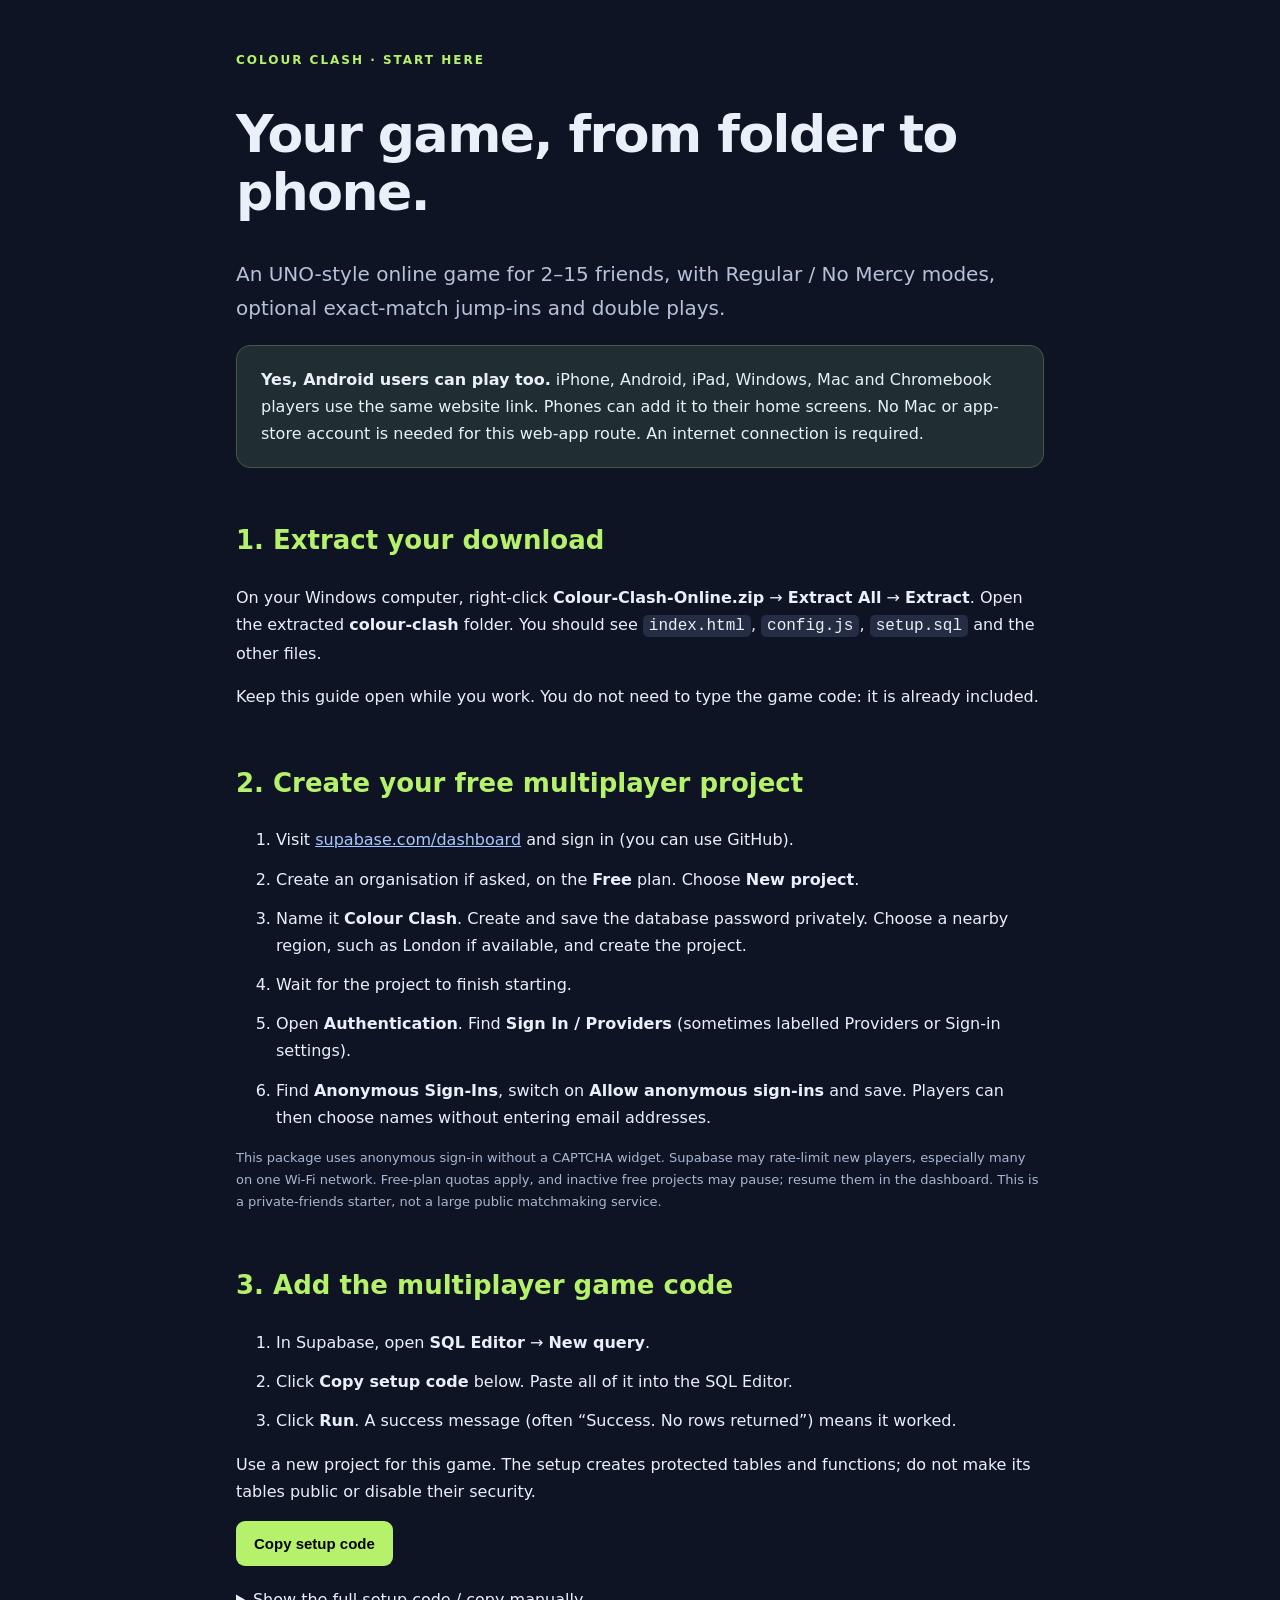
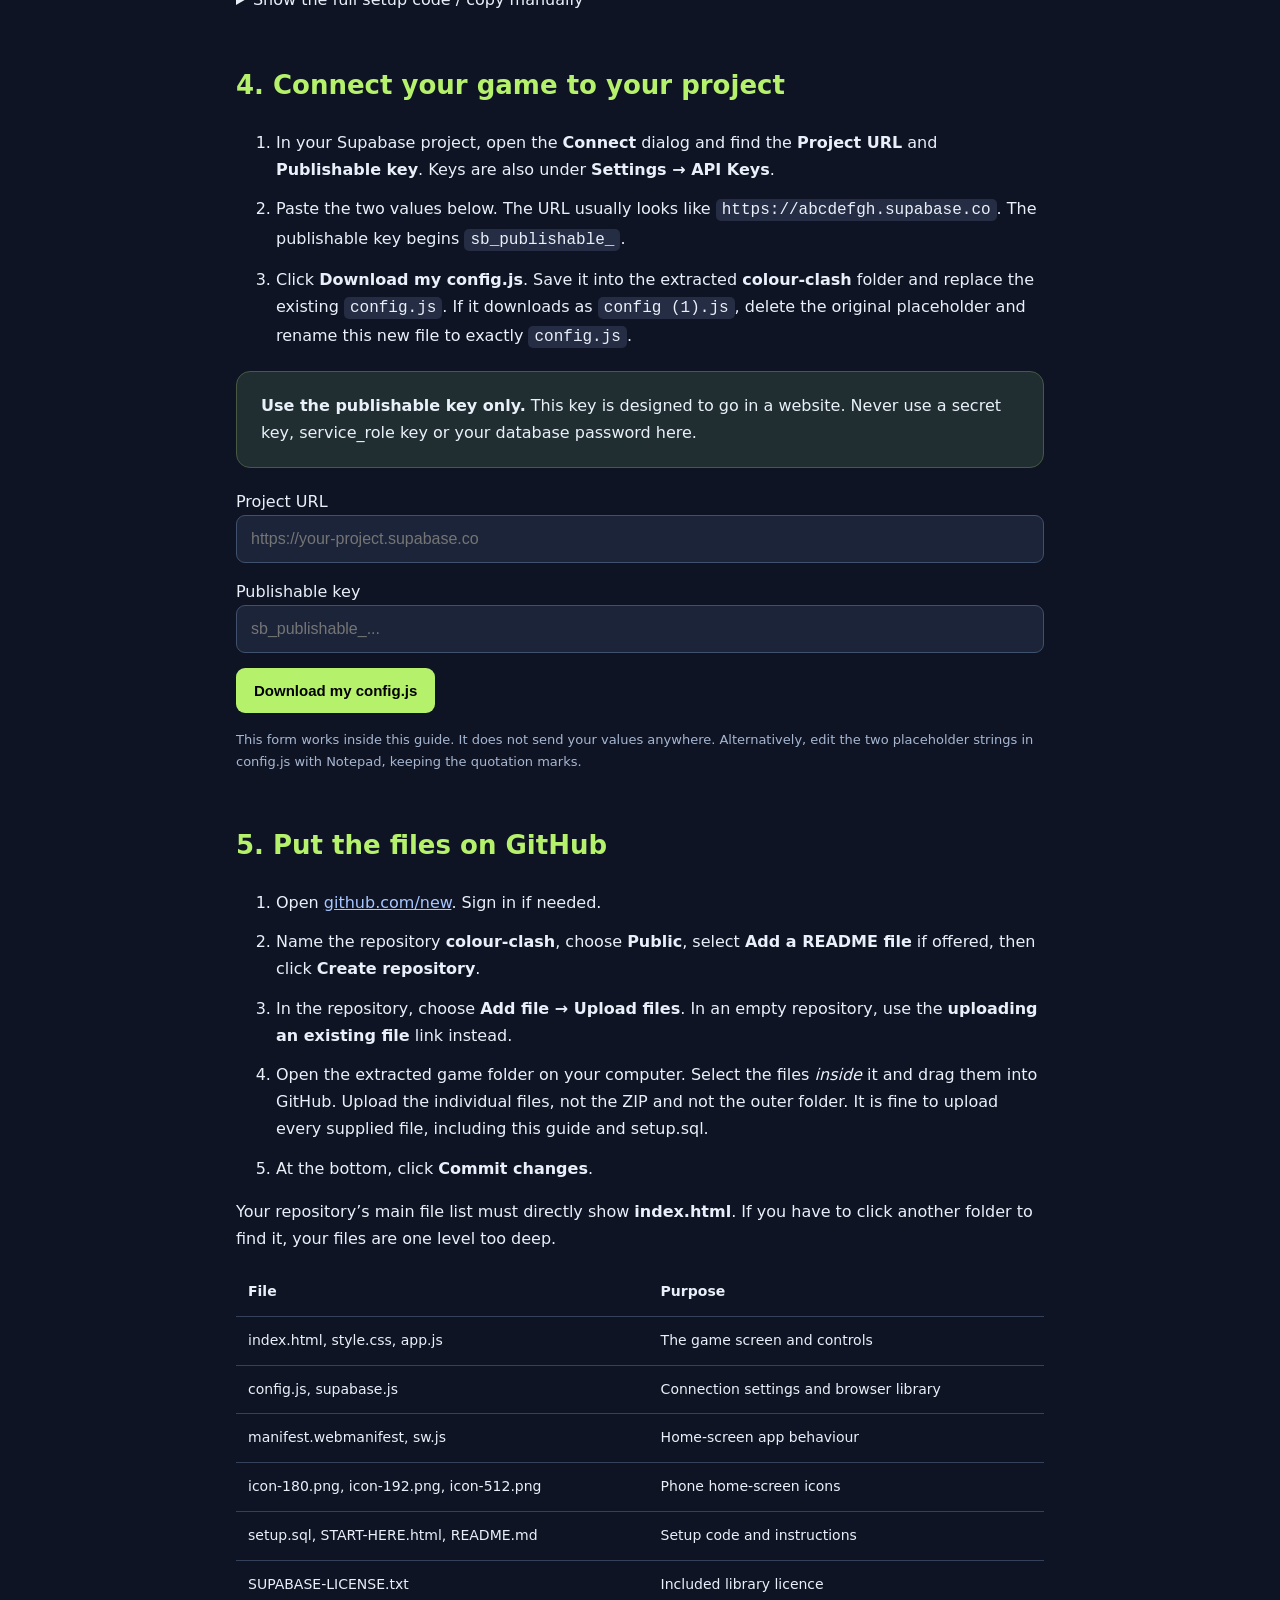
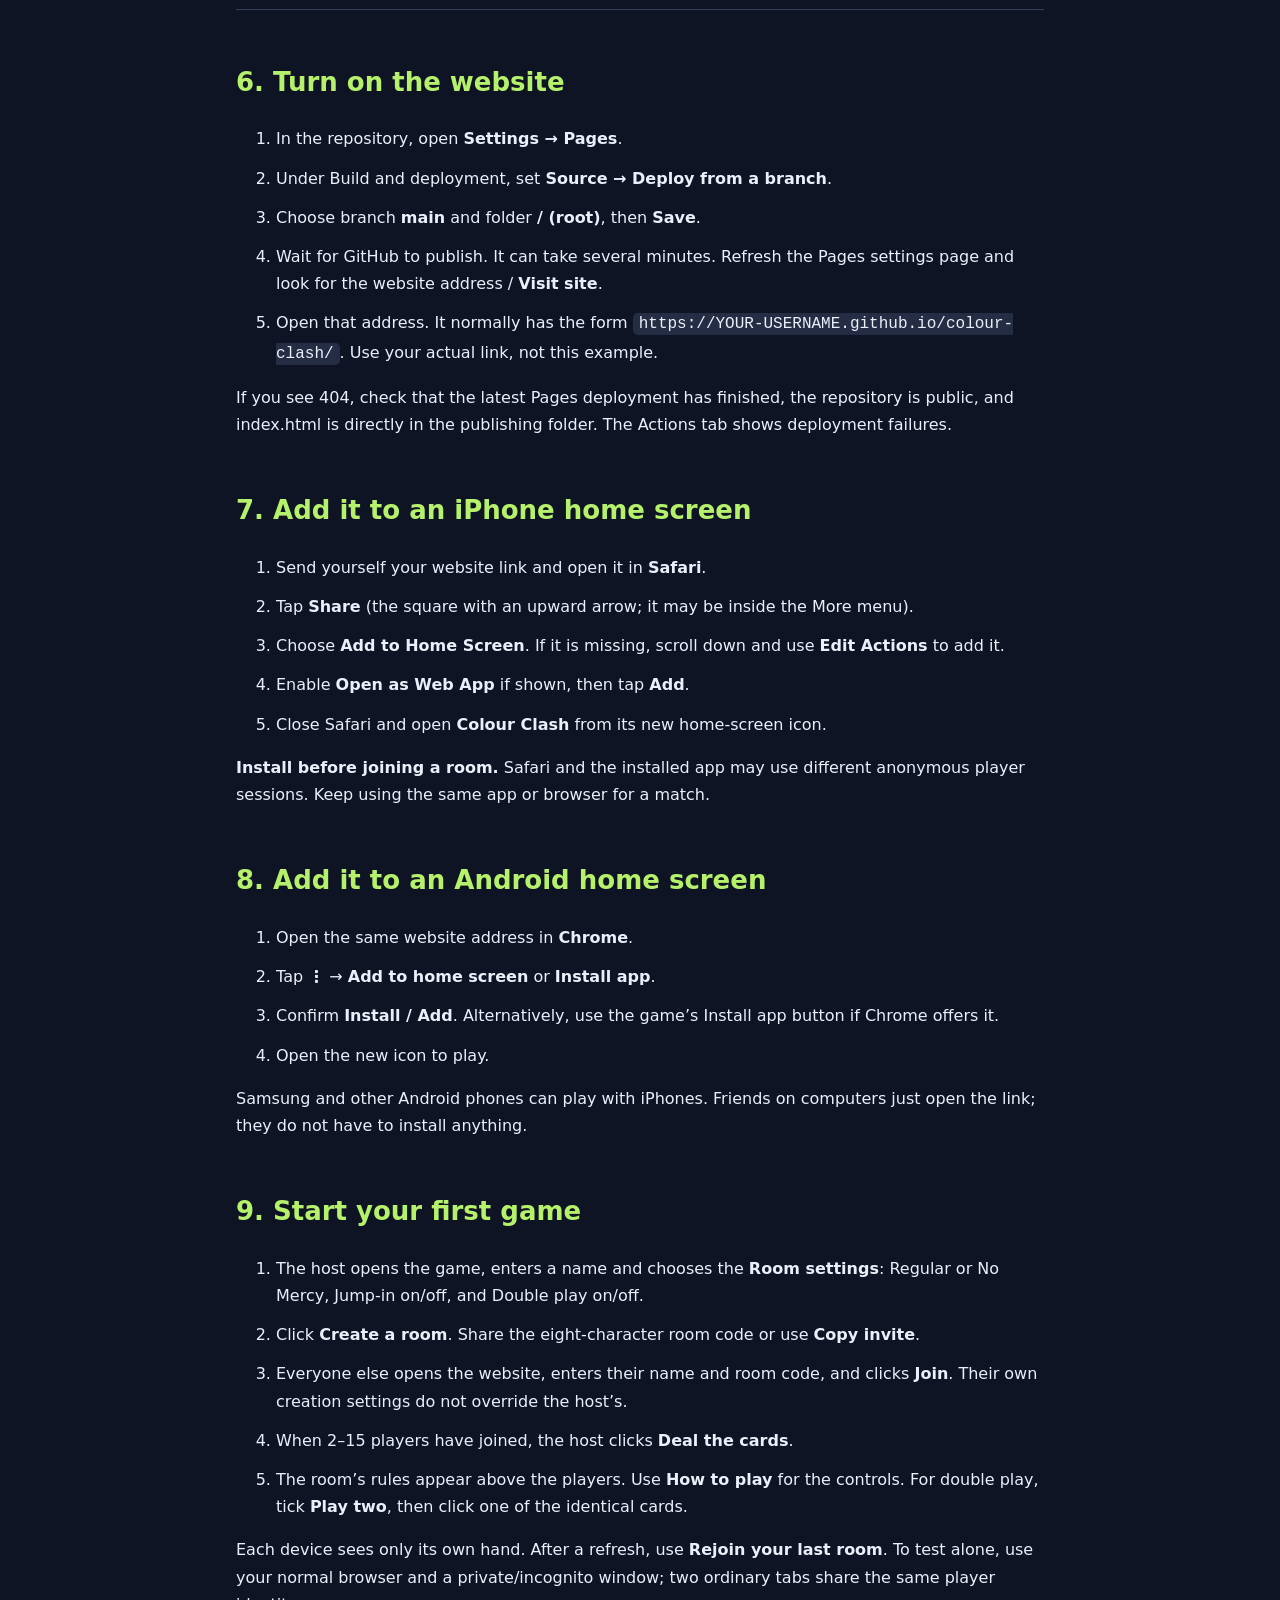
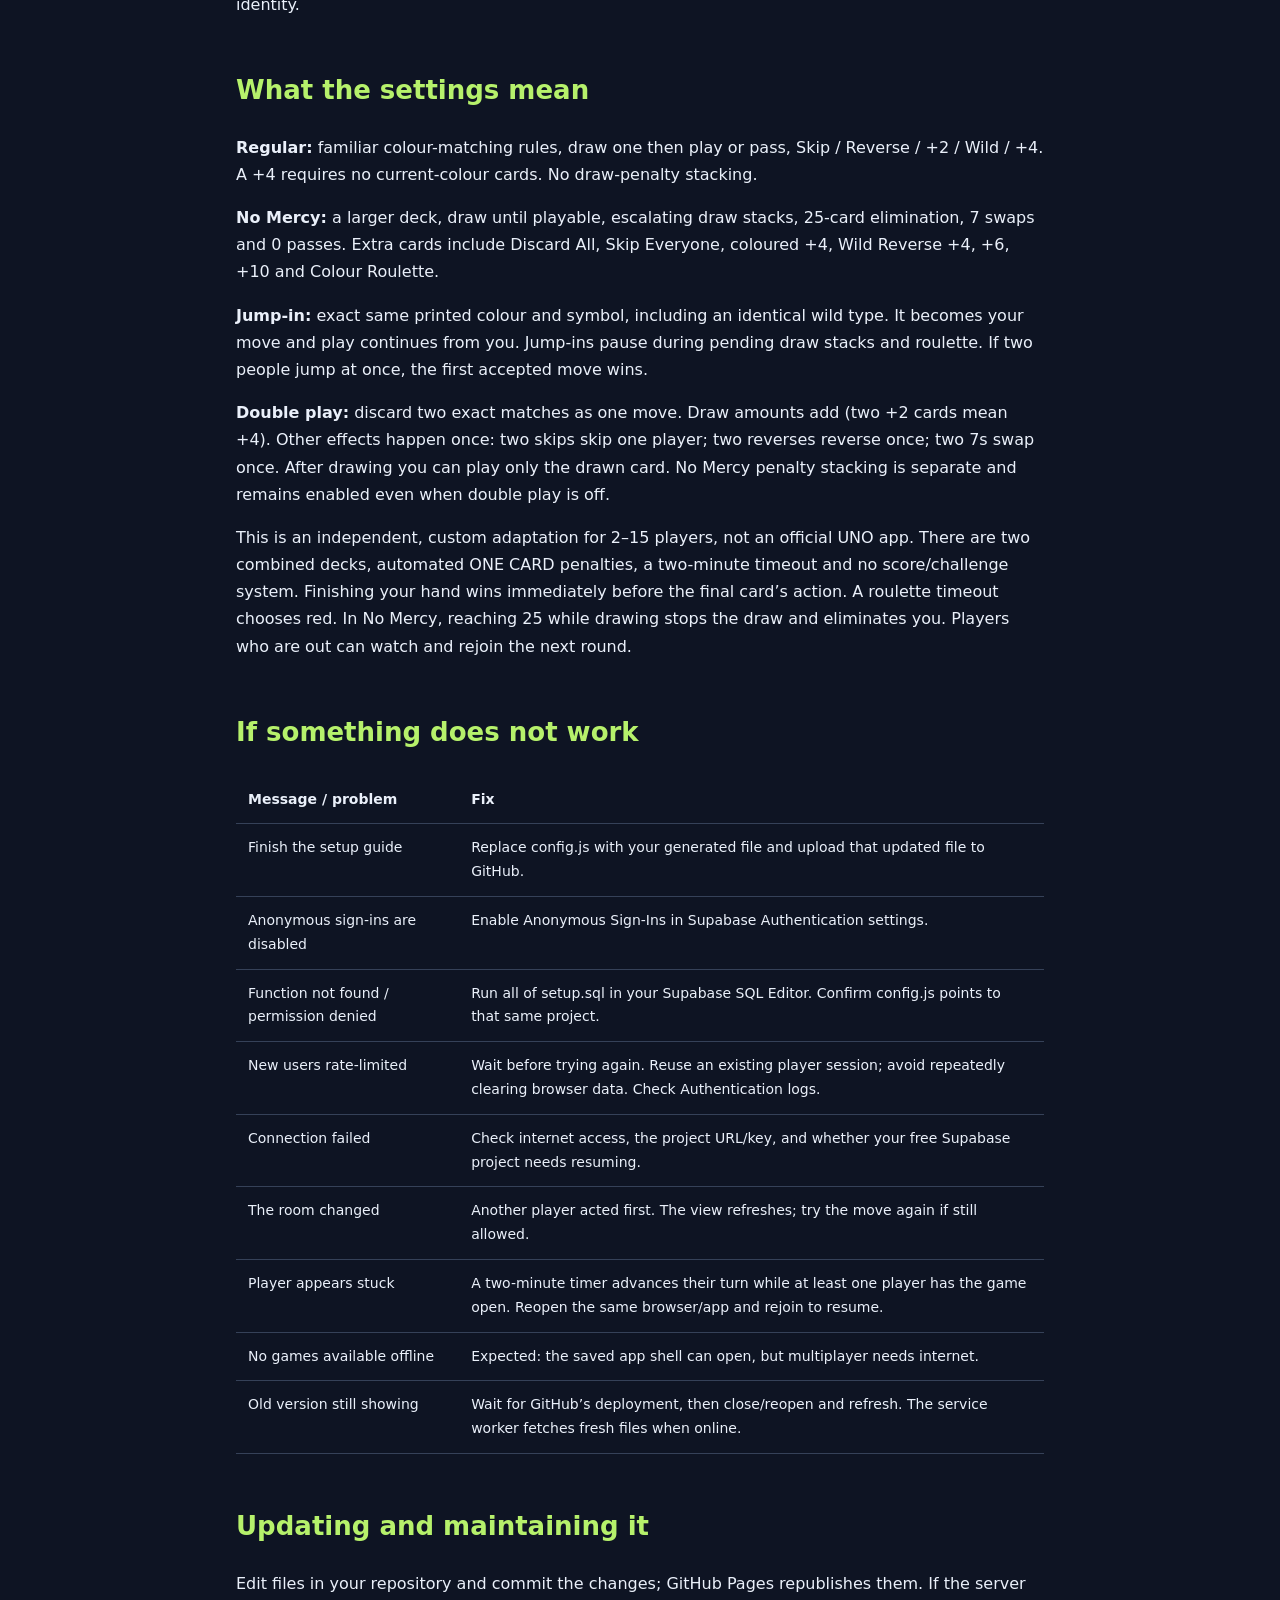
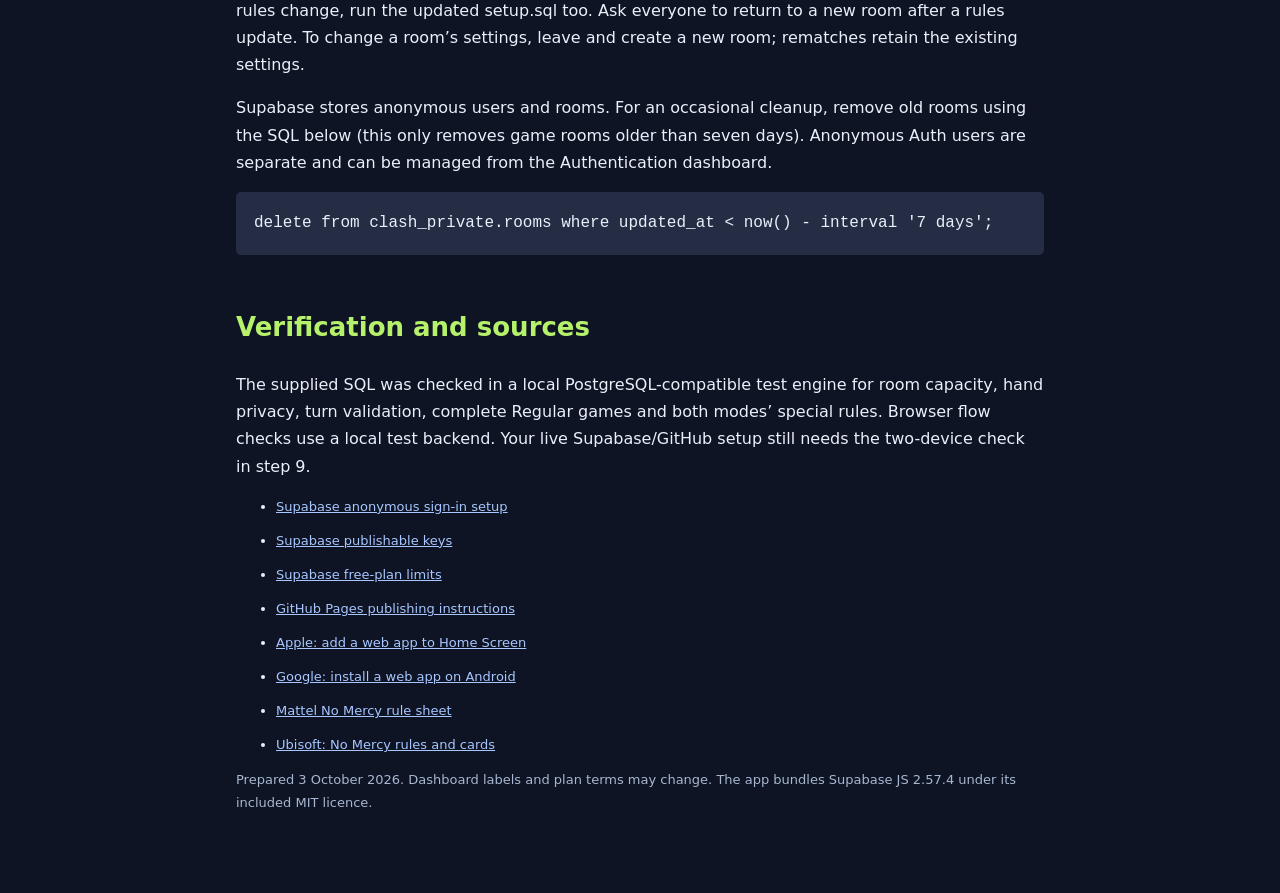
==== START-HERE.html @ d283948d "Add files via upload" ====
<!doctype html><html lang="en"><meta charset="utf-8"><meta name="viewport" content="width=device-width,initial-scale=1"><title>Colour Clash — Start here</title><style>*{box-sizing:border-box}body{margin:0;background:#0e1423;color:#eaf0fa;font:16px/1.7 system-ui,-apple-system,Segoe UI,sans-serif}main{max-width:860px;margin:auto;padding:50px 26px 80px}h1{font-size:clamp(32px,5vw,52px);line-height:1.12;letter-spacing:-1.5px}h2{font-size:26px;margin-top:50px;color:#b6f16b}.tag{color:#b6f16b;font-size:12px;letter-spacing:2px;font-weight:800}.lead{font-size:20px;color:#b5c2da}.note{padding:20px 24px;background:#202e32;border:1px solid #465943;border-radius:14px;margin:20px 0}a{color:#a8c6ff}li{margin:12px 0}code,pre{background:#242d43;border-radius:5px;padding:2px 6px;overflow-wrap:anywhere}pre{padding:18px;white-space:pre-wrap}button{background:#b6f16b;border:0;border-radius:9px;padding:14px 18px;font-size:15px;font-weight:750;cursor:pointer}input{display:block;width:100%;padding:14px;background:#1b2438;border:1px solid #41516d;color:white;border-radius:9px;font-size:16px}label{display:block;margin:15px 0}textarea{width:100%;height:330px;background:#080e1a;color:#d6e2fc;padding:15px;font:12px/1.6 monospace}details{margin:20px 0}table{border-collapse:collapse;width:100%;font-size:14px}td,th{border-bottom:1px solid #354158;padding:12px;text-align:left;vertical-align:top}td:first-child{min-width:140px}.small{font-size:13px;color:#a7b7d2}.sources{font-size:13px}#copied{margin-left:15px;font-size:13px}@media(max-width:500px){main{padding:30px 18px}td,th{padding:8px;font-size:12px}td:first-child{min-width:0}}</style><main><div class="tag">COLOUR CLASH · START HERE</div><h1>Your game, from folder to phone.</h1><p class="lead">An UNO-style online game for 2–15 friends, with Regular / No Mercy modes, optional exact-match jump-ins and double plays.</p><div class="note"><b>Yes, Android users can play too.</b> iPhone, Android, iPad, Windows, Mac and Chromebook players use the same website link. Phones can add it to their home screens. No Mac or app-store account is needed for this web-app route. An internet connection is required.</div>
<h2>1. Extract your download</h2><p>On your Windows computer, right-click <b>Colour-Clash-Online.zip</b> → <b>Extract All</b> → <b>Extract</b>. Open the extracted <b>colour-clash</b> folder. You should see <code>index.html</code>, <code>config.js</code>, <code>setup.sql</code> and the other files.</p><p>Keep this guide open while you work. You do not need to type the game code: it is already included.</p>
<h2>2. Create your free multiplayer project</h2><ol><li>Visit <a href="https://supabase.com/dashboard" target="_blank">supabase.com/dashboard</a> and sign in (you can use GitHub).</li><li>Create an organisation if asked, on the <b>Free</b> plan. Choose <b>New project</b>.</li><li>Name it <b>Colour Clash</b>. Create and save the database password privately. Choose a nearby region, such as London if available, and create the project.</li><li>Wait for the project to finish starting.</li><li>Open <b>Authentication</b>. Find <b>Sign In / Providers</b> (sometimes labelled Providers or Sign-in settings).</li><li>Find <b>Anonymous Sign-Ins</b>, switch on <b>Allow anonymous sign-ins</b> and save. Players can then choose names without entering email addresses.</li></ol><p class="small">This package uses anonymous sign-in without a CAPTCHA widget. Supabase may rate-limit new players, especially many on one Wi-Fi network. Free-plan quotas apply, and inactive free projects may pause; resume them in the dashboard. This is a private-friends starter, not a large public matchmaking service.</p>
<h2>3. Add the multiplayer game code</h2><ol><li>In Supabase, open <b>SQL Editor</b> → <b>New query</b>.</li><li>Click <b>Copy setup code</b> below. Paste all of it into the SQL Editor.</li><li>Click <b>Run</b>. A success message (often “Success. No rows returned”) means it worked.</li></ol><p>Use a new project for this game. The setup creates protected tables and functions; do not make its tables public or disable their security.</p><button onclick="copySQL()">Copy setup code</button><span id="copied"></span><details><summary>Show the full setup code / copy manually</summary><textarea id="sql" readonly spellcheck="false">-- Colour Clash v1. Run this WHOLE file in a NEW Supabase project&#x27;s SQL Editor.
-- No extensions, paid functions, Realtime switch, or table policies needed.
begin;
create schema if not exists clash_private;
revoke all on schema clash_private from public, anon, authenticated;
create table if not exists clash_private.rooms (
 code text primary key, host uuid not null, state jsonb not null,
 version integer not null default 0, updated_at timestamptz not null default now()
);
alter table clash_private.rooms enable row level security;
revoke all on clash_private.rooms from public, anon, authenticated;

create or replace function clash_private.shuffle(a jsonb) returns jsonb
language sql volatile set search_path = &#x27;&#x27; as $$
 select coalesce(jsonb_agg(value order by random()), &#x27;[]&#x27;::jsonb) from jsonb_array_elements(a)
$$;
create or replace function clash_private.deck(mode text default &#x27;regular&#x27;) returns jsonb
language plpgsql volatile set search_path = &#x27;&#x27; as $$
declare d jsonb := &#x27;[]&#x27;; c text; v text; copies int; k int; pack int; id int := 0; vals text[];
begin
 for pack in 1..2 loop
  foreach c in array array[&#x27;red&#x27;,&#x27;yellow&#x27;,&#x27;green&#x27;,&#x27;blue&#x27;] loop
   vals:=array[&#x27;0&#x27;,&#x27;1&#x27;,&#x27;2&#x27;,&#x27;3&#x27;,&#x27;4&#x27;,&#x27;5&#x27;,&#x27;6&#x27;,&#x27;7&#x27;,&#x27;8&#x27;,&#x27;9&#x27;,&#x27;skip&#x27;,&#x27;reverse&#x27;,&#x27;+2&#x27;];
   if mode=&#x27;mercy&#x27; then vals:=vals || array[&#x27;+4&#x27;,&#x27;skipall&#x27;,&#x27;discard&#x27;]; end if;
   foreach v in array vals loop
    copies:=case when mode=&#x27;regular&#x27; and v=&#x27;0&#x27; then 1 when v=&#x27;discard&#x27; then 3 else 2 end;
    for k in 1..copies loop
     id:=id+1; d:=d || jsonb_build_array(jsonb_build_object(&#x27;id&#x27;,id,&#x27;color&#x27;,c,&#x27;value&#x27;,v));
    end loop;
   end loop;
  end loop;
  vals:=case when mode=&#x27;mercy&#x27; then array[&#x27;reverse4&#x27;,&#x27;+6&#x27;,&#x27;+10&#x27;,&#x27;roulette&#x27;] else array[&#x27;wild&#x27;,&#x27;+4&#x27;] end;
  foreach v in array vals loop
   copies:=case when mode=&#x27;mercy&#x27; then case when v=&#x27;roulette&#x27; then 12 else 8 end else 4 end;
   for k in 1..copies loop
    id:=id+1; d:=d || jsonb_build_array(jsonb_build_object(&#x27;id&#x27;,id,&#x27;color&#x27;,&#x27;wild&#x27;,&#x27;value&#x27;,v));
   end loop;
  end loop;
 end loop;
 return clash_private.shuffle(d);
end $$;
create or replace function clash_private.active_count(s jsonb) returns int
language sql immutable set search_path = &#x27;&#x27; as $$
 select count(*)::int from jsonb_array_elements(s-&gt;&#x27;players&#x27;) p where not coalesce((p-&gt;&gt;&#x27;out&#x27;)::boolean,false)
$$;
create or replace function clash_private.next_seat(s jsonb, steps int default 1) returns int
language plpgsql immutable set search_path = &#x27;&#x27; as $$
declare pos int:=(s-&gt;&gt;&#x27;turn&#x27;)::int; n int:=jsonb_array_length(s-&gt;&#x27;players&#x27;); k int; tries int;
begin
 if clash_private.active_count(s)=0 then return pos; end if;
 for k in 1..steps loop
  for tries in 1..n loop
   pos:=(pos+(s-&gt;&gt;&#x27;direction&#x27;)::int+n)%n;
   exit when not coalesce((s-&gt;&#x27;players&#x27;-&gt;pos-&gt;&gt;&#x27;out&#x27;)::boolean,false);
  end loop;
 end loop;
 return pos;
end $$;
create or replace function clash_private.draw(s jsonb, seat int, amount int) returns jsonb
language plpgsql volatile set search_path = &#x27;&#x27; as $$
declare d jsonb:=s-&gt;&#x27;deck&#x27;; pile jsonb:=s-&gt;&#x27;pile&#x27;; h jsonb:=s-&gt;&#x27;players&#x27;-&gt;seat-&gt;&#x27;hand&#x27;; k int; retired jsonb:=coalesce(s-&gt;&#x27;retired&#x27;,&#x27;[]&#x27;::jsonb);
begin
 for k in 1..amount loop
  exit when s-&gt;&#x27;settings&#x27;-&gt;&gt;&#x27;mode&#x27;=&#x27;mercy&#x27; and jsonb_array_length(h)&gt;=25;
  if jsonb_array_length(d)=0 then
   d:=clash_private.shuffle((pile - (jsonb_array_length(pile)-1)) || retired); retired:=&#x27;[]&#x27;;
   if jsonb_array_length(pile)&gt;0 then pile:=jsonb_build_array(pile-&gt;(jsonb_array_length(pile)-1)); end if;
  end if;
  exit when jsonb_array_length(d)=0;
  h:=h || jsonb_build_array(d-&gt;0); d:=d-0;
 end loop;
 s:=jsonb_set(s,&#x27;{deck}&#x27;,d); s:=jsonb_set(s,&#x27;{pile}&#x27;,pile); s:=jsonb_set(s,&#x27;{retired}&#x27;,retired);
 return jsonb_set(s,array[&#x27;players&#x27;,seat::text,&#x27;hand&#x27;],h);
end $$;
create or replace function clash_private.draw_value(c jsonb) returns int
language sql immutable set search_path = &#x27;&#x27; as $$
 select case c-&gt;&gt;&#x27;value&#x27; when &#x27;+2&#x27; then 2 when &#x27;+4&#x27; then 4 when &#x27;reverse4&#x27; then 4 when &#x27;+6&#x27; then 6 when &#x27;+10&#x27; then 10 else 0 end
$$;
create or replace function clash_private.matches(c jsonb,s jsonb) returns boolean
language sql immutable set search_path = &#x27;&#x27; as $$
 select c-&gt;&gt;&#x27;color&#x27;=&#x27;wild&#x27; or c-&gt;&gt;&#x27;color&#x27;=s-&gt;&gt;&#x27;color&#x27; or c-&gt;&gt;&#x27;value&#x27;=(s-&gt;&#x27;pile&#x27;-&gt;(jsonb_array_length(s-&gt;&#x27;pile&#x27;)-1)-&gt;&gt;&#x27;value&#x27;)
$$;
create or replace function clash_private.finish(s jsonb) returns jsonb
language plpgsql set search_path = &#x27;&#x27; as $$
declare i int; ps jsonb; retired jsonb:=coalesce(s-&gt;&#x27;retired&#x27;,&#x27;[]&#x27;); active int;
begin
 if s-&gt;&#x27;settings&#x27;-&gt;&gt;&#x27;mode&#x27;=&#x27;mercy&#x27; then
  for i in 0..jsonb_array_length(s-&gt;&#x27;players&#x27;)-1 loop
   if jsonb_array_length(s-&gt;&#x27;players&#x27;-&gt;i-&gt;&#x27;hand&#x27;)&gt;=25 and not coalesce((s-&gt;&#x27;players&#x27;-&gt;i-&gt;&gt;&#x27;out&#x27;)::boolean,false) then
    retired:=retired || (s-&gt;&#x27;players&#x27;-&gt;i-&gt;&#x27;hand&#x27;);
    s:=jsonb_set(s,array[&#x27;players&#x27;,i::text,&#x27;hand&#x27;],&#x27;[]&#x27;); s:=jsonb_set(s,array[&#x27;players&#x27;,i::text,&#x27;out&#x27;],&#x27;true&#x27;);
    s:=jsonb_set(s,&#x27;{message}&#x27;,to_jsonb(coalesce(s-&gt;&gt;&#x27;message&#x27;,&#x27;&#x27;) || &#x27; &#x27; || (s-&gt;&#x27;players&#x27;-&gt;i-&gt;&gt;&#x27;name&#x27;) || &#x27; is out (25 cards).&#x27;));
   end if;
  end loop;
  s:=jsonb_set(s,&#x27;{retired}&#x27;,retired);
 end if;
 if s-&gt;&gt;&#x27;phase&#x27;=&#x27;playing&#x27; then
  active:=clash_private.active_count(s);
  for i in 0..jsonb_array_length(s-&gt;&#x27;players&#x27;)-1 loop
   if not coalesce((s-&gt;&#x27;players&#x27;-&gt;i-&gt;&gt;&#x27;out&#x27;)::boolean,false) and (jsonb_array_length(s-&gt;&#x27;players&#x27;-&gt;i-&gt;&#x27;hand&#x27;)=0 or active=1) then
    s:=jsonb_set(s,&#x27;{phase}&#x27;,&#x27;&quot;finished&quot;&#x27;); s:=jsonb_set(s,&#x27;{winner}&#x27;,s-&gt;&#x27;players&#x27;-&gt;i-&gt;&#x27;id&#x27;);
    s:=jsonb_set(s,&#x27;{message}&#x27;,to_jsonb(coalesce(s-&gt;&gt;&#x27;message&#x27;,&#x27;&#x27;) || &#x27; &#x27; || (s-&gt;&#x27;players&#x27;-&gt;i-&gt;&gt;&#x27;name&#x27;) || &#x27; wins!&#x27;)); exit;
   end if;
  end loop;
  if active=0 then s:=jsonb_set(s,&#x27;{phase}&#x27;,&#x27;&quot;finished&quot;&#x27;); end if;
 end if;
 return s;
end $$;

create or replace function public.clash_state(p_code text) returns jsonb
language plpgsql security definer set search_path = &#x27;&#x27; as $$
declare r clash_private.rooms; s jsonb; ps jsonb:=&#x27;[]&#x27;; p jsonb; mine jsonb; uid uuid:=auth.uid();
begin
 if uid is null then raise exception &#x27;Please reconnect.&#x27;; end if;
 select * into r from clash_private.rooms where code=upper(trim(p_code));
 if not found then raise exception &#x27;Room not found. Check the code or create a new room.&#x27;; end if;
 s:=r.state;
 for p in select value from jsonb_array_elements(s-&gt;&#x27;players&#x27;) loop
  ps:=ps || jsonb_build_array(jsonb_build_object(&#x27;id&#x27;,p-&gt;&gt;&#x27;id&#x27;,&#x27;name&#x27;,p-&gt;&gt;&#x27;name&#x27;,&#x27;count&#x27;,jsonb_array_length(p-&gt;&#x27;hand&#x27;),&#x27;out&#x27;,coalesce((p-&gt;&gt;&#x27;out&#x27;)::boolean,false),&#x27;left&#x27;,coalesce((p-&gt;&gt;&#x27;left&#x27;)::boolean,false)));
  if p-&gt;&gt;&#x27;id&#x27;=uid::text and not coalesce((p-&gt;&gt;&#x27;left&#x27;)::boolean,false) then mine:=p-&gt;&#x27;hand&#x27;; end if;
 end loop;
 if mine is null then raise exception &#x27;You are not in this room. Join it first.&#x27;; end if;
 return jsonb_build_object(&#x27;code&#x27;,r.code,&#x27;host&#x27;,r.host,&#x27;version&#x27;,r.version,&#x27;phase&#x27;,s-&gt;&gt;&#x27;phase&#x27;,&#x27;settings&#x27;,s-&gt;&#x27;settings&#x27;,
  &#x27;players&#x27;,ps,&#x27;hand&#x27;,mine,&#x27;turn&#x27;,s-&gt;&#x27;turn&#x27;,&#x27;direction&#x27;,s-&gt;&#x27;direction&#x27;,&#x27;color&#x27;,s-&gt;&#x27;color&#x27;,
  &#x27;top&#x27;,(s-&gt;&#x27;pile&#x27;)-&gt;(jsonb_array_length(s-&gt;&#x27;pile&#x27;)-1),
  &#x27;drawn&#x27;,case when s-&gt;&#x27;players&#x27;-&gt;((s-&gt;&gt;&#x27;turn&#x27;)::int)-&gt;&gt;&#x27;id&#x27;=uid::text then s-&gt;&#x27;drawn&#x27; else &#x27;null&#x27;::jsonb end,
  &#x27;pending&#x27;,s-&gt;&#x27;pending&#x27;,&#x27;minimum&#x27;,s-&gt;&#x27;minimum&#x27;,&#x27;roulette&#x27;,s-&gt;&#x27;roulette&#x27;,&#x27;winner&#x27;,s-&gt;&#x27;winner&#x27;,
  &#x27;message&#x27;,s-&gt;&gt;&#x27;message&#x27;,&#x27;deadline&#x27;,s-&gt;&#x27;deadline&#x27;,&#x27;serverTime&#x27;,extract(epoch from clock_timestamp()));
end $$;
-- Remove the old prototype overload if updating an earlier copy.
drop function if exists public.clash_enter(text,text);
create or replace function public.clash_enter(p_name text, p_code text default null, p_mode text default &#x27;regular&#x27;,
 p_jump boolean default false, p_double boolean default false) returns jsonb
language plpgsql security definer set search_path = &#x27;&#x27; as $$
declare uid uuid:=auth.uid(); r clash_private.rooms; c text; s jsonb; nm text:=left(trim(p_name),20); ps jsonb;
begin
 if uid is null then raise exception &#x27;Please reconnect.&#x27;; end if;
 if nm is null or length(nm)&lt;1 then raise exception &#x27;Enter your name first.&#x27;; end if;
 if p_mode is null or p_mode not in (&#x27;regular&#x27;,&#x27;mercy&#x27;) then raise exception &#x27;Choose a valid game mode.&#x27;; end if;
 perform pg_advisory_xact_lock(hashtext(uid::text));
 if p_code is null or trim(p_code)=&#x27;&#x27; then
  delete from clash_private.rooms where host=uid and updated_at&lt;now()-interval &#x27;24 hours&#x27;;
  if (select count(*) from clash_private.rooms where host=uid)&gt;=5 then raise exception &#x27;You already host five rooms. Rejoin one, or leave an old room first.&#x27;; end if;
  loop
   c:=upper(substr(replace(gen_random_uuid()::text,&#x27;-&#x27;,&#x27;&#x27;),1,8));
   exit when not exists(select 1 from clash_private.rooms where code=c);
  end loop;
  s:=jsonb_build_object(&#x27;phase&#x27;,&#x27;lobby&#x27;,&#x27;players&#x27;,jsonb_build_array(jsonb_build_object(&#x27;id&#x27;,uid,&#x27;name&#x27;,nm,&#x27;hand&#x27;,&#x27;[]&#x27;::jsonb,&#x27;out&#x27;,false,&#x27;left&#x27;,false)),
    &#x27;settings&#x27;,jsonb_build_object(&#x27;mode&#x27;,p_mode,&#x27;jump&#x27;,coalesce(p_jump,false),&#x27;double&#x27;,coalesce(p_double,false)),
    &#x27;deck&#x27;,&#x27;[]&#x27;::jsonb,&#x27;pile&#x27;,&#x27;[]&#x27;::jsonb,&#x27;retired&#x27;,&#x27;[]&#x27;::jsonb,&#x27;turn&#x27;,0,&#x27;direction&#x27;,1,&#x27;drawn&#x27;,null,&#x27;pending&#x27;,0,&#x27;minimum&#x27;,0,&#x27;roulette&#x27;,false,&#x27;message&#x27;,nm || &#x27; opened the room.&#x27;);
  insert into clash_private.rooms(code,host,state) values(c,uid,s);
 else
  c:=upper(trim(p_code)); select * into r from clash_private.rooms where code=c for update;
  if not found then raise exception &#x27;Room not found. Check the eight-character code.&#x27;; end if;
  s:=r.state; ps:=s-&gt;&#x27;players&#x27;;
  if exists(select 1 from jsonb_array_elements(ps) p where p-&gt;&gt;&#x27;id&#x27;=uid::text and not coalesce((p-&gt;&gt;&#x27;left&#x27;)::boolean,false)) then return public.clash_state(c); end if;
  if s-&gt;&gt;&#x27;phase&#x27;&lt;&gt;&#x27;lobby&#x27; then raise exception &#x27;Game already started. Ask the host to return to the lobby after this round.&#x27;; end if;
  if jsonb_array_length(ps)&gt;=15 then raise exception &#x27;This room is full (15 players).&#x27;; end if;
  s:=jsonb_set(s,&#x27;{players}&#x27;,ps || jsonb_build_array(jsonb_build_object(&#x27;id&#x27;,uid,&#x27;name&#x27;,nm,&#x27;hand&#x27;,&#x27;[]&#x27;::jsonb,&#x27;out&#x27;,false,&#x27;left&#x27;,false)));
  s:=jsonb_set(s,&#x27;{message}&#x27;,to_jsonb(nm || &#x27; joined.&#x27;));
  update clash_private.rooms set state=s,version=version+1,updated_at=now() where code=c;
 end if;
 return public.clash_state(c);
end $$;

drop function if exists public.clash_action(text,int,text,int,text,boolean);
create or replace function public.clash_action(p_code text, p_version int, p_action text,
 p_card int default null, p_color text default null, p_uno boolean default false,
 p_double boolean default false, p_target text default null) returns jsonb
language plpgsql security definer set search_path = &#x27;&#x27; as $$
declare uid uuid:=auth.uid(); r clash_private.rooms; s jsonb; ps jsonb; h jsonb; oldhands jsonb; card jsonb; topcard jsonb; extras jsonb; item jsonb;
 seat int; n int; i int; j int; target int; steps int:=1; amount int:=0; before_count int; picked int; copies int:=1; idx int; jump boolean:=false;
 nm text; val text; msg text; mode text; advance boolean:=false; turnseat int; countbefore int; timeout boolean:=false;
begin
 if uid is null then raise exception &#x27;Please reconnect.&#x27;; end if;
 select * into r from clash_private.rooms where code=upper(trim(p_code)) for update;
 if not found then raise exception &#x27;Room no longer exists.&#x27;; end if;
 s:=r.state; ps:=s-&gt;&#x27;players&#x27;; n:=jsonb_array_length(ps); mode:=s-&gt;&#x27;settings&#x27;-&gt;&gt;&#x27;mode&#x27;;
 for i in 0..n-1 loop if ps-&gt;i-&gt;&gt;&#x27;id&#x27;=uid::text and not coalesce((ps-&gt;i-&gt;&gt;&#x27;left&#x27;)::boolean,false) then seat:=i; end if; end loop;
 if seat is null then raise exception &#x27;Join this room first.&#x27;; end if;
 if p_version is distinct from r.version then raise exception &#x27;The room changed. Try again.&#x27;; end if;
 nm:=ps-&gt;seat-&gt;&gt;&#x27;name&#x27;;
 if p_action=&#x27;leave&#x27; then
  if s-&gt;&gt;&#x27;phase&#x27;=&#x27;lobby&#x27; then
   ps:=ps-seat; s:=jsonb_set(s,&#x27;{players}&#x27;,ps); s:=jsonb_set(s,&#x27;{turn}&#x27;,&#x27;0&#x27;);
  else
   s:=jsonb_set(s,&#x27;{retired}&#x27;,(s-&gt;&#x27;retired&#x27;) || (ps-&gt;seat-&gt;&#x27;hand&#x27;));
   s:=jsonb_set(s,array[&#x27;players&#x27;,seat::text,&#x27;hand&#x27;],&#x27;[]&#x27;); s:=jsonb_set(s,array[&#x27;players&#x27;,seat::text,&#x27;out&#x27;],&#x27;true&#x27;);
   s:=jsonb_set(s,array[&#x27;players&#x27;,seat::text,&#x27;left&#x27;],&#x27;true&#x27;);
   if seat=(s-&gt;&gt;&#x27;turn&#x27;)::int then
    s:=jsonb_set(s,&#x27;{turn}&#x27;,to_jsonb(clash_private.next_seat(s))); s:=jsonb_set(s,&#x27;{drawn}&#x27;,&#x27;null&#x27;);
    s:=jsonb_set(s,&#x27;{deadline}&#x27;,to_jsonb(extract(epoch from clock_timestamp())+120));
   end if;
   ps:=s-&gt;&#x27;players&#x27;;
  end if;
  if not exists(select 1 from jsonb_array_elements(ps) p where not coalesce((p-&gt;&gt;&#x27;left&#x27;)::boolean,false)) then
   delete from clash_private.rooms where code=r.code; return jsonb_build_object(&#x27;left&#x27;,true);
  end if;
  if r.host=uid then select (p-&gt;&gt;&#x27;id&#x27;)::uuid into r.host from jsonb_array_elements(ps) p where not coalesce((p-&gt;&gt;&#x27;left&#x27;)::boolean,false) limit 1; end if;
  s:=jsonb_set(s,&#x27;{message}&#x27;,to_jsonb(nm || &#x27; left the room.&#x27;)); s:=clash_private.finish(s);
  update clash_private.rooms set state=s,host=r.host,version=version+1,updated_at=now() where code=r.code;
  return jsonb_build_object(&#x27;left&#x27;,true);
 elsif p_action=&#x27;lobby&#x27; then
  if uid&lt;&gt;r.host or s-&gt;&gt;&#x27;phase&#x27;&lt;&gt;&#x27;finished&#x27; then raise exception &#x27;Only the host can reopen a finished game.&#x27;; end if;
  select coalesce(jsonb_agg(jsonb_set(jsonb_set(p,&#x27;{hand}&#x27;,&#x27;[]&#x27;),&#x27;{out}&#x27;,&#x27;false&#x27;)),&#x27;[]&#x27;) into ps from jsonb_array_elements(ps) p where not coalesce((p-&gt;&gt;&#x27;left&#x27;)::boolean,false);
  s:=jsonb_set(s,&#x27;{players}&#x27;,ps); s:=jsonb_set(s,&#x27;{phase}&#x27;,&#x27;&quot;lobby&quot;&#x27;);
  s:=s || jsonb_build_object(&#x27;deck&#x27;,&#x27;[]&#x27;::jsonb,&#x27;pile&#x27;,&#x27;[]&#x27;::jsonb,&#x27;retired&#x27;,&#x27;[]&#x27;::jsonb,&#x27;turn&#x27;,0,&#x27;drawn&#x27;,null,&#x27;pending&#x27;,0,&#x27;minimum&#x27;,0,&#x27;roulette&#x27;,false);
  s:=s-&#x27;winner&#x27;-&#x27;deadline&#x27;; msg:=&#x27;Lobby open. Invite friends or start again.&#x27;;
 elsif p_action=&#x27;start&#x27; then
  if uid&lt;&gt;r.host then raise exception &#x27;Only the host can start.&#x27;; end if;
  if s-&gt;&gt;&#x27;phase&#x27;&lt;&gt;&#x27;lobby&#x27; then raise exception &#x27;Return to the lobby first.&#x27;; end if;
  if n&lt;2 then raise exception &#x27;You need at least two players.&#x27;; end if;
  s:=jsonb_set(s,&#x27;{deck}&#x27;,clash_private.deck(mode)); s:=jsonb_set(s,&#x27;{pile}&#x27;,&#x27;[]&#x27;); s:=jsonb_set(s,&#x27;{retired}&#x27;,&#x27;[]&#x27;);
  for i in 0..n-1 loop s:=jsonb_set(s,array[&#x27;players&#x27;,i::text,&#x27;hand&#x27;],&#x27;[]&#x27;); s:=clash_private.draw(s,i,7); end loop;
  select value,(ordinality-1)::int into card,idx from jsonb_array_elements(s-&gt;&#x27;deck&#x27;) with ordinality where value-&gt;&gt;&#x27;value&#x27; ~ &#x27;^[0-9]$&#x27; limit 1;
  s:=jsonb_set(s,&#x27;{deck}&#x27;,(s-&gt;&#x27;deck&#x27;)-idx); s:=jsonb_set(s,&#x27;{pile}&#x27;,jsonb_build_array(card));
  s:=s || jsonb_build_object(&#x27;color&#x27;,card-&gt;&gt;&#x27;color&#x27;,&#x27;phase&#x27;,&#x27;playing&#x27;,&#x27;turn&#x27;,floor(random()*n)::int,&#x27;direction&#x27;,1,&#x27;drawn&#x27;,null,&#x27;pending&#x27;,0,&#x27;minimum&#x27;,0,&#x27;roulette&#x27;,false,&#x27;deadline&#x27;,extract(epoch from clock_timestamp())+120);
  s:=s-&#x27;winner&#x27;; msg:=&#x27;Cards dealt. Let’s play!&#x27;;
 else
  if s-&gt;&gt;&#x27;phase&#x27;&lt;&gt;&#x27;playing&#x27; then raise exception &#x27;The game is not running.&#x27;; end if;
  turnseat:=(s-&gt;&gt;&#x27;turn&#x27;)::int;
  timeout:=p_action=&#x27;timeout&#x27;;
  if timeout then
   if extract(epoch from clock_timestamp()) &lt; (s-&gt;&gt;&#x27;deadline&#x27;)::numeric then raise exception &#x27;There is still time on this turn.&#x27;; end if;
   seat:=turnseat; nm:=ps-&gt;seat-&gt;&gt;&#x27;name&#x27;;
  elsif coalesce((ps-&gt;seat-&gt;&gt;&#x27;out&#x27;)::boolean,false) then raise exception &#x27;You are out this round. You can watch until the rematch.&#x27;;
  end if;
  h:=s-&gt;&#x27;players&#x27;-&gt;seat-&gt;&#x27;hand&#x27;; topcard:=s-&gt;&#x27;pile&#x27;-&gt;(jsonb_array_length(s-&gt;&#x27;pile&#x27;)-1); countbefore:=jsonb_array_length(h);
  if not timeout and extract(epoch from clock_timestamp()) &gt;= (s-&gt;&gt;&#x27;deadline&#x27;)::numeric then raise exception &#x27;Time is up. Wait for the next turn.&#x27;; end if;
  if p_action=&#x27;play&#x27; then
   select value,(ordinality-1)::int into card,idx from jsonb_array_elements(h) with ordinality where (value-&gt;&gt;&#x27;id&#x27;)::int=p_card;
   if card is null then raise exception &#x27;That card is not in your hand.&#x27;; end if;
   jump:=seat&lt;&gt;turnseat;
   if jump then
    if not coalesce((s-&gt;&#x27;settings&#x27;-&gt;&gt;&#x27;jump&#x27;)::boolean,false) or card-&gt;&gt;&#x27;color&#x27;&lt;&gt;topcard-&gt;&gt;&#x27;color&#x27; or card-&gt;&gt;&#x27;value&#x27;&lt;&gt;topcard-&gt;&gt;&#x27;value&#x27; then raise exception &#x27;Wait for your turn, or jump in with an exact matching card.&#x27;; end if;
    if (s-&gt;&gt;&#x27;roulette&#x27;)::boolean or (s-&gt;&gt;&#x27;pending&#x27;)::int&gt;0 then raise exception &#x27;Resolve the draw penalty before jumping in.&#x27;; end if;
   elsif s-&gt;&gt;&#x27;drawn&#x27; is not null and (s-&gt;&gt;&#x27;drawn&#x27;)::int&lt;&gt;p_card then raise exception &#x27;You can only play the card you just drew.&#x27;;
   end if;
   val:=card-&gt;&gt;&#x27;value&#x27;; amount:=clash_private.draw_value(card);
   if (s-&gt;&gt;&#x27;roulette&#x27;)::boolean then raise exception &#x27;Choose a roulette colour first.&#x27;; end if;
   if (s-&gt;&gt;&#x27;pending&#x27;)::int&gt;0 then
    if amount&lt;(s-&gt;&gt;&#x27;minimum&#x27;)::int then raise exception &#x27;Stack a draw card of equal or higher value, or take the penalty.&#x27;; end if;
   elsif not clash_private.matches(card,s) then raise exception &#x27;Match the colour or symbol.&#x27;;
   end if;
   if mode=&#x27;regular&#x27; and val=&#x27;+4&#x27; and exists(select 1 from jsonb_array_elements(h) x where x-&gt;&gt;&#x27;color&#x27;=s-&gt;&gt;&#x27;color&#x27;) then raise exception &#x27;You can only play +4 when you have no cards of the current colour.&#x27;; end if;
   if card-&gt;&gt;&#x27;color&#x27;=&#x27;wild&#x27; and val&lt;&gt;&#x27;roulette&#x27; and (p_color is null or p_color not in (&#x27;red&#x27;,&#x27;yellow&#x27;,&#x27;green&#x27;,&#x27;blue&#x27;)) then raise exception &#x27;Choose a colour.&#x27;; end if;
   h:=h-idx;
   if coalesce(p_double,false) then
    if not coalesce((s-&gt;&#x27;settings&#x27;-&gt;&gt;&#x27;double&#x27;)::boolean,false) then raise exception &#x27;Double play is off in this room.&#x27;; end if;
    if not jump and s-&gt;&gt;&#x27;drawn&#x27; is not null then raise exception &#x27;After drawing, play only the drawn card.&#x27;; end if;
    select (ordinality-1)::int into idx from jsonb_array_elements(h) with ordinality where value-&gt;&gt;&#x27;color&#x27;=card-&gt;&gt;&#x27;color&#x27; and value-&gt;&gt;&#x27;value&#x27;=val limit 1;
    if idx is null then raise exception &#x27;You need two identical cards (same colour and symbol).&#x27;; end if;
    s:=jsonb_set(s,&#x27;{pile}&#x27;,(s-&gt;&#x27;pile&#x27;) || jsonb_build_array(h-&gt;idx)); h:=h-idx; copies:=2;
   end if;
   s:=jsonb_set(s,&#x27;{turn}&#x27;,to_jsonb(seat));
   if mode=&#x27;mercy&#x27; and val=&#x27;discard&#x27; then
    select coalesce(jsonb_agg(value),&#x27;[]&#x27;) into extras from jsonb_array_elements(h) where value-&gt;&gt;&#x27;color&#x27;=card-&gt;&gt;&#x27;color&#x27;;
    select coalesce(jsonb_agg(value),&#x27;[]&#x27;) into h from jsonb_array_elements(h) where value-&gt;&gt;&#x27;color&#x27;&lt;&gt;card-&gt;&gt;&#x27;color&#x27;;
    s:=jsonb_set(s,&#x27;{pile}&#x27;,(s-&gt;&#x27;pile&#x27;) || extras);
   end if;
   s:=jsonb_set(s,array[&#x27;players&#x27;,seat::text,&#x27;hand&#x27;],h);
   s:=jsonb_set(s,&#x27;{pile}&#x27;,(s-&gt;&#x27;pile&#x27;) || jsonb_build_array(card));
   if val&lt;&gt;&#x27;roulette&#x27; then s:=jsonb_set(s,&#x27;{color}&#x27;,to_jsonb(case when card-&gt;&gt;&#x27;color&#x27;=&#x27;wild&#x27; then p_color else card-&gt;&gt;&#x27;color&#x27; end)); end if;
   msg:=nm || case when jump then &#x27; jumped in with &#x27; else &#x27; played &#x27; end || copies || &#x27; × &#x27; || (card-&gt;&gt;&#x27;color&#x27;) || &#x27; &#x27; || val || &#x27;.&#x27;;
   -- Finishing on any card wins immediately, before swap/pass effects.
   if jsonb_array_length(h)=0 then
    s:=jsonb_set(s,&#x27;{phase}&#x27;,&#x27;&quot;finished&quot;&#x27;); s:=jsonb_set(s,&#x27;{winner}&#x27;,to_jsonb(uid::text)); msg:=msg || &#x27; &#x27; || nm || &#x27; wins!&#x27;;
   else
    if val in (&#x27;reverse&#x27;,&#x27;reverse4&#x27;) then s:=jsonb_set(s,&#x27;{direction}&#x27;,to_jsonb(-(s-&gt;&gt;&#x27;direction&#x27;)::int)); if clash_private.active_count(s)=2 then steps:=2; end if; end if;
    if val=&#x27;skip&#x27; then steps:=2; end if;
    if val=&#x27;skipall&#x27; then steps:=0; end if;
    if amount&gt;0 then
     if mode=&#x27;mercy&#x27; then
      s:=jsonb_set(s,&#x27;{pending}&#x27;,to_jsonb((s-&gt;&gt;&#x27;pending&#x27;)::int+amount*copies)); s:=jsonb_set(s,&#x27;{minimum}&#x27;,to_jsonb(amount));
     else
      target:=clash_private.next_seat(s); s:=clash_private.draw(s,target,amount*copies); steps:=2;
      msg:=msg || &#x27; &#x27; || (ps-&gt;target-&gt;&gt;&#x27;name&#x27;) || &#x27; draws &#x27; || amount*copies || &#x27; and misses a turn.&#x27;;
     end if;
    end if;
    if mode=&#x27;mercy&#x27; and val=&#x27;7&#x27; then
     select (ordinality-1)::int into target from jsonb_array_elements(s-&gt;&#x27;players&#x27;) with ordinality where value-&gt;&gt;&#x27;id&#x27;=p_target and value-&gt;&gt;&#x27;id&#x27;&lt;&gt;uid::text and not coalesce((value-&gt;&gt;&#x27;out&#x27;)::boolean,false);
     if target is null then raise exception &#x27;Choose an active player to swap hands with.&#x27;; end if;
     s:=jsonb_set(s,array[&#x27;players&#x27;,seat::text,&#x27;hand&#x27;],s-&gt;&#x27;players&#x27;-&gt;target-&gt;&#x27;hand&#x27;);
     s:=jsonb_set(s,array[&#x27;players&#x27;,target::text,&#x27;hand&#x27;],h); msg:=msg || &#x27; Swapped hands with &#x27; || (ps-&gt;target-&gt;&gt;&#x27;name&#x27;) || &#x27;.&#x27;;
    elsif mode=&#x27;mercy&#x27; and val=&#x27;0&#x27; then
     oldhands:=s-&gt;&#x27;players&#x27;;
     for j in 0..n-1 loop
      if not coalesce((oldhands-&gt;j-&gt;&gt;&#x27;out&#x27;)::boolean,false) then
       target:=clash_private.next_seat(jsonb_set(s,&#x27;{turn}&#x27;,to_jsonb(j)));
       s:=jsonb_set(s,array[&#x27;players&#x27;,target::text,&#x27;hand&#x27;],oldhands-&gt;j-&gt;&#x27;hand&#x27;);
      end if;
     end loop;
     msg:=msg || &#x27; Everyone passed their hand.&#x27;;
    end if;
    -- Simplified digital ONE CARD rule applies to the played hand before swaps.
    if jsonb_array_length(h)=1 then
     if coalesce(p_uno,false) then msg:=msg || &#x27; ONE CARD!&#x27;;
     else s:=clash_private.draw(s,seat,2); msg:=msg || &#x27; Forgot ONE CARD: drew 2.&#x27;; end if;
    end if;
    if val=&#x27;roulette&#x27; then s:=jsonb_set(s,&#x27;{roulette}&#x27;,&#x27;true&#x27;); end if;
   end if;
   advance:=true;
  else
   if not timeout and seat&lt;&gt;turnseat then raise exception &#x27;Wait for your turn.&#x27;; end if;
   if not timeout and extract(epoch from clock_timestamp()) &gt;= (s-&gt;&gt;&#x27;deadline&#x27;)::numeric then raise exception &#x27;Time is up. Wait for the next turn.&#x27;; end if;
   if (s-&gt;&gt;&#x27;roulette&#x27;)::boolean then
    if not timeout and p_action&lt;&gt;&#x27;roulette&#x27; then raise exception &#x27;Choose a roulette colour first.&#x27;; end if;
    if timeout then p_color:=&#x27;red&#x27;; end if;
    if p_color is null or p_color not in (&#x27;red&#x27;,&#x27;yellow&#x27;,&#x27;green&#x27;,&#x27;blue&#x27;) then raise exception &#x27;Choose a colour.&#x27;; end if;
    for j in 1..336 loop
     before_count:=jsonb_array_length(s-&gt;&#x27;players&#x27;-&gt;seat-&gt;&#x27;hand&#x27;); s:=clash_private.draw(s,seat,1); h:=s-&gt;&#x27;players&#x27;-&gt;seat-&gt;&#x27;hand&#x27;;
     exit when jsonb_array_length(h)=before_count;
     card:=h-&gt;(jsonb_array_length(h)-1);
     exit when card-&gt;&gt;&#x27;color&#x27;=p_color or jsonb_array_length(h)&gt;=25;
    end loop;
    s:=jsonb_set(s,&#x27;{color}&#x27;,to_jsonb(p_color)); s:=jsonb_set(s,&#x27;{roulette}&#x27;,&#x27;false&#x27;);
    msg:=nm || &#x27; chose &#x27; || p_color || &#x27; and drew &#x27; || (jsonb_array_length(h)-countbefore) || &#x27; in roulette.&#x27;; advance:=true;
   elsif (s-&gt;&gt;&#x27;pending&#x27;)::int&gt;0 then
    if not timeout and p_action&lt;&gt;&#x27;draw&#x27; then raise exception &#x27;Stack a draw card or take the penalty.&#x27;; end if;
    amount:=(s-&gt;&gt;&#x27;pending&#x27;)::int; s:=clash_private.draw(s,seat,amount);
    s:=jsonb_set(s,&#x27;{pending}&#x27;,&#x27;0&#x27;); s:=jsonb_set(s,&#x27;{minimum}&#x27;,&#x27;0&#x27;); msg:=nm || &#x27; took a +&#x27; || amount || &#x27; penalty.&#x27;; advance:=true;
   elsif timeout then
    if s-&gt;&gt;&#x27;drawn&#x27; is null then s:=clash_private.draw(s,seat,1); end if;
    msg:=nm || &#x27; ran out of time. Turn passed.&#x27;; advance:=true;
   elsif p_action=&#x27;draw&#x27; then
    if s-&gt;&gt;&#x27;drawn&#x27; is not null then raise exception &#x27;You already drew. Play that card or pass.&#x27;; end if;
    if mode=&#x27;mercy&#x27; and exists(select 1 from jsonb_array_elements(h) x where clash_private.matches(x,s)) then raise exception &#x27;You have a playable card. Play it instead of drawing.&#x27;; end if;
    for j in 1..336 loop
     before_count:=jsonb_array_length(s-&gt;&#x27;players&#x27;-&gt;seat-&gt;&#x27;hand&#x27;); s:=clash_private.draw(s,seat,1); h:=s-&gt;&#x27;players&#x27;-&gt;seat-&gt;&#x27;hand&#x27;;
     if jsonb_array_length(h)=before_count then advance:=true; exit; end if;
     card:=h-&gt;(jsonb_array_length(h)-1);
     exit when mode=&#x27;regular&#x27; or clash_private.matches(card,s) or jsonb_array_length(h)&gt;=25;
    end loop;
    s:=jsonb_set(s,&#x27;{drawn}&#x27;,coalesce(card-&gt;&#x27;id&#x27;,&#x27;null&#x27;::jsonb));
    msg:=nm || &#x27; drew &#x27; || (jsonb_array_length(h)-countbefore) || &#x27; card(s).&#x27;;
    if mode=&#x27;mercy&#x27; and jsonb_array_length(h)&gt;=25 then advance:=true; end if;
   elsif p_action=&#x27;pass&#x27; then
    if s-&gt;&gt;&#x27;drawn&#x27; is null then raise exception &#x27;Draw a card before passing.&#x27;; end if;
    if mode=&#x27;mercy&#x27; and exists(select 1 from jsonb_array_elements(h) x where (x-&gt;&gt;&#x27;id&#x27;)::int=(s-&gt;&gt;&#x27;drawn&#x27;)::int and clash_private.matches(x,s)) then raise exception &#x27;In No Mercy, you must play the matching card you drew.&#x27;; end if;
    advance:=true; msg:=nm || &#x27; passed.&#x27;;
   else raise exception &#x27;Unknown action.&#x27;;
   end if;
  end if;
  s:=jsonb_set(s,&#x27;{message}&#x27;,to_jsonb(msg)); s:=clash_private.finish(s); msg:=s-&gt;&gt;&#x27;message&#x27;;
  if advance then
   if steps=0 and coalesce((s-&gt;&#x27;players&#x27;-&gt;((s-&gt;&gt;&#x27;turn&#x27;)::int)-&gt;&gt;&#x27;out&#x27;)::boolean,false) then steps:=1; end if;
   s:=jsonb_set(s,&#x27;{turn}&#x27;,to_jsonb(clash_private.next_seat(s,steps))); s:=jsonb_set(s,&#x27;{drawn}&#x27;,&#x27;null&#x27;);
   s:=jsonb_set(s,&#x27;{deadline}&#x27;,to_jsonb(extract(epoch from clock_timestamp())+120));
  end if;
 end if;
 s:=jsonb_set(s,&#x27;{message}&#x27;,to_jsonb(msg));
 update clash_private.rooms set state=s,version=version+1,updated_at=now() where code=r.code;
 return public.clash_state(r.code);
end $$;
revoke all on all functions in schema clash_private from public, anon, authenticated;
revoke all on function public.clash_state(text) from public, anon;
revoke all on function public.clash_enter(text,text,text,boolean,boolean) from public, anon;
revoke all on function public.clash_action(text,int,text,int,text,boolean,boolean,text) from public, anon;
grant execute on function public.clash_state(text) to authenticated;
grant execute on function public.clash_enter(text,text,text,boolean,boolean) to authenticated;
grant execute on function public.clash_action(text,int,text,int,text,boolean,boolean,text) to authenticated;
commit;
</textarea></details>
<h2>4. Connect your game to your project</h2><ol><li>In your Supabase project, open the <b>Connect</b> dialog and find the <b>Project URL</b> and <b>Publishable key</b>. Keys are also under <b>Settings → API Keys</b>.</li><li>Paste the two values below. The URL usually looks like <code>https://abcdefgh.supabase.co</code>. The publishable key begins <code>sb_publishable_</code>.</li><li>Click <b>Download my config.js</b>. Save it into the extracted <b>colour-clash</b> folder and replace the existing <code>config.js</code>. If it downloads as <code>config (1).js</code>, delete the original placeholder and rename this new file to exactly <code>config.js</code>.</li></ol><div class="note"><b>Use the publishable key only.</b> This key is designed to go in a website. Never use a secret key, service_role key or your database password here.</div><label>Project URL<input id="url" placeholder="https://your-project.supabase.co" spellcheck="false"></label><label>Publishable key<input id="key" placeholder="sb_publishable_..." spellcheck="false" autocomplete="off"></label><button onclick="downloadConfig()">Download my config.js</button><p id="configResult" role="status"></p><p class="small">This form works inside this guide. It does not send your values anywhere. Alternatively, edit the two placeholder strings in config.js with Notepad, keeping the quotation marks.</p>
<h2>5. Put the files on GitHub</h2><ol><li>Open <a href="https://github.com/new" target="_blank">github.com/new</a>. Sign in if needed.</li><li>Name the repository <b>colour-clash</b>, choose <b>Public</b>, select <b>Add a README file</b> if offered, then click <b>Create repository</b>.</li><li>In the repository, choose <b>Add file → Upload files</b>. In an empty repository, use the <b>uploading an existing file</b> link instead.</li><li>Open the extracted game folder on your computer. Select the files <em>inside</em> it and drag them into GitHub. Upload the individual files, not the ZIP and not the outer folder. It is fine to upload every supplied file, including this guide and setup.sql.</li><li>At the bottom, click <b>Commit changes</b>.</li></ol><p>Your repository’s main file list must directly show <b>index.html</b>. If you have to click another folder to find it, your files are one level too deep.</p><table><tr><th>File</th><th>Purpose</th></tr><tr><td>index.html, style.css, app.js</td><td>The game screen and controls</td></tr><tr><td>config.js, supabase.js</td><td>Connection settings and browser library</td></tr><tr><td>manifest.webmanifest, sw.js</td><td>Home-screen app behaviour</td></tr><tr><td>icon-180.png, icon-192.png, icon-512.png</td><td>Phone home-screen icons</td></tr><tr><td>setup.sql, START-HERE.html, README.md</td><td>Setup code and instructions</td></tr><tr><td>SUPABASE-LICENSE.txt</td><td>Included library licence</td></tr></table>
<h2>6. Turn on the website</h2><ol><li>In the repository, open <b>Settings → Pages</b>.</li><li>Under Build and deployment, set <b>Source → Deploy from a branch</b>.</li><li>Choose branch <b>main</b> and folder <b>/ (root)</b>, then <b>Save</b>.</li><li>Wait for GitHub to publish. It can take several minutes. Refresh the Pages settings page and look for the website address / <b>Visit site</b>.</li><li>Open that address. It normally has the form <code>https://YOUR-USERNAME.github.io/colour-clash/</code>. Use your actual link, not this example.</li></ol><p>If you see 404, check that the latest Pages deployment has finished, the repository is public, and index.html is directly in the publishing folder. The Actions tab shows deployment failures.</p>
<h2>7. Add it to an iPhone home screen</h2><ol><li>Send yourself your website link and open it in <b>Safari</b>.</li><li>Tap <b>Share</b> (the square with an upward arrow; it may be inside the More menu).</li><li>Choose <b>Add to Home Screen</b>. If it is missing, scroll down and use <b>Edit Actions</b> to add it.</li><li>Enable <b>Open as Web App</b> if shown, then tap <b>Add</b>.</li><li>Close Safari and open <b>Colour Clash</b> from its new home-screen icon.</li></ol><p><b>Install before joining a room.</b> Safari and the installed app may use different anonymous player sessions. Keep using the same app or browser for a match.</p>
<h2>8. Add it to an Android home screen</h2><ol><li>Open the same website address in <b>Chrome</b>.</li><li>Tap <b>⋮</b> → <b>Add to home screen</b> or <b>Install app</b>.</li><li>Confirm <b>Install / Add</b>. Alternatively, use the game’s Install app button if Chrome offers it.</li><li>Open the new icon to play.</li></ol><p>Samsung and other Android phones can play with iPhones. Friends on computers just open the link; they do not have to install anything.</p>
<h2>9. Start your first game</h2><ol><li>The host opens the game, enters a name and chooses the <b>Room settings</b>: Regular or No Mercy, Jump-in on/off, and Double play on/off.</li><li>Click <b>Create a room</b>. Share the eight-character room code or use <b>Copy invite</b>.</li><li>Everyone else opens the website, enters their name and room code, and clicks <b>Join</b>. Their own creation settings do not override the host’s.</li><li>When 2–15 players have joined, the host clicks <b>Deal the cards</b>.</li><li>The room’s rules appear above the players. Use <b>How to play</b> for the controls. For double play, tick <b>Play two</b>, then click one of the identical cards.</li></ol><p>Each device sees only its own hand. After a refresh, use <b>Rejoin your last room</b>. To test alone, use your normal browser and a private/incognito window; two ordinary tabs share the same player identity.</p>
<h2>What the settings mean</h2><p><b>Regular:</b> familiar colour-matching rules, draw one then play or pass, Skip / Reverse / +2 / Wild / +4. A +4 requires no current-colour cards. No draw-penalty stacking.</p><p><b>No Mercy:</b> a larger deck, draw until playable, escalating draw stacks, 25-card elimination, 7 swaps and 0 passes. Extra cards include Discard All, Skip Everyone, coloured +4, Wild Reverse +4, +6, +10 and Colour Roulette.</p><p><b>Jump-in:</b> exact same printed colour and symbol, including an identical wild type. It becomes your move and play continues from you. Jump-ins pause during pending draw stacks and roulette. If two people jump at once, the first accepted move wins.</p><p><b>Double play:</b> discard two exact matches as one move. Draw amounts add (two +2 cards mean +4). Other effects happen once: two skips skip one player; two reverses reverse once; two 7s swap once. After drawing you can play only the drawn card. No Mercy penalty stacking is separate and remains enabled even when double play is off.</p><p>This is an independent, custom adaptation for 2–15 players, not an official UNO app. There are two combined decks, automated ONE CARD penalties, a two-minute timeout and no score/challenge system. Finishing your hand wins immediately before the final card’s action. A roulette timeout chooses red. In No Mercy, reaching 25 while drawing stops the draw and eliminates you. Players who are out can watch and rejoin the next round.</p>
<h2>If something does not work</h2><table><tr><th>Message / problem</th><th>Fix</th></tr><tr><td>Finish the setup guide</td><td>Replace config.js with your generated file and upload that updated file to GitHub.</td></tr><tr><td>Anonymous sign-ins are disabled</td><td>Enable Anonymous Sign-Ins in Supabase Authentication settings.</td></tr><tr><td>Function not found / permission denied</td><td>Run all of setup.sql in your Supabase SQL Editor. Confirm config.js points to that same project.</td></tr><tr><td>New users rate-limited</td><td>Wait before trying again. Reuse an existing player session; avoid repeatedly clearing browser data. Check Authentication logs.</td></tr><tr><td>Connection failed</td><td>Check internet access, the project URL/key, and whether your free Supabase project needs resuming.</td></tr><tr><td>The room changed</td><td>Another player acted first. The view refreshes; try the move again if still allowed.</td></tr><tr><td>Player appears stuck</td><td>A two-minute timer advances their turn while at least one player has the game open. Reopen the same browser/app and rejoin to resume.</td></tr><tr><td>No games available offline</td><td>Expected: the saved app shell can open, but multiplayer needs internet.</td></tr><tr><td>Old version still showing</td><td>Wait for GitHub’s deployment, then close/reopen and refresh. The service worker fetches fresh files when online.</td></tr></table>
<h2>Updating and maintaining it</h2><p>Edit files in your repository and commit the changes; GitHub Pages republishes them. If the server rules change, run the updated setup.sql too. Ask everyone to return to a new room after a rules update. To change a room’s settings, leave and create a new room; rematches retain the existing settings.</p><p>Supabase stores anonymous users and rooms. For an occasional cleanup, remove old rooms using the SQL below (this only removes game rooms older than seven days). Anonymous Auth users are separate and can be managed from the Authentication dashboard.</p><pre>delete from clash_private.rooms where updated_at &lt; now() - interval '7 days';</pre>
<h2>Verification and sources</h2><p id="testnote">The supplied SQL was checked in a local PostgreSQL-compatible test engine for room capacity, hand privacy, turn validation, complete Regular games and both modes’ special rules. Browser flow checks use a local test backend. Your live Supabase/GitHub setup still needs the two-device check in step 9.</p><ul class="sources"><li><a href="https://supabase.com/docs/guides/auth/auth-anonymous">Supabase anonymous sign-in setup</a></li><li><a href="https://supabase.com/docs/guides/getting-started/api-keys">Supabase publishable keys</a></li><li><a href="https://supabase.com/pricing">Supabase free-plan limits</a></li><li><a href="https://docs.github.com/en/pages/getting-started-with-github-pages/configuring-a-publishing-source-for-your-github-pages-site">GitHub Pages publishing instructions</a></li><li><a href="https://support.apple.com/en-gb/guide/iphone/iphea86e5236/ios">Apple: add a web app to Home Screen</a></li><li><a href="https://support.google.com/chrome/answer/9658361?co=GENIE.Platform%3DAndroid&hl=en">Google: install a web app on Android</a></li><li><a href="https://service.mattel.com/instruction_sheets/HVW18-Eng.pdf">Mattel No Mercy rule sheet</a></li><li><a href="https://news.ubisoft.com/en-us/article/2OAGx7OmY962DwfAaFf0NI/uno-show-em-no-mercy-dlc-out-now">Ubisoft: No Mercy rules and cards</a></li></ul><p class="small">Prepared 3 October 2026. Dashboard labels and plan terms may change. The app bundles Supabase JS 2.57.4 under its included MIT licence.</p></main><script>async function copySQL(){let t=document.getElementById('sql');try{await navigator.clipboard.writeText(t.value);document.getElementById('copied').textContent='Copied — paste it in SQL Editor.';}catch{t.parentElement.open=true;t.select();document.execCommand('copy');document.getElementById('copied').textContent='Selected / copied. Use Ctrl+C if needed.';}}
function downloadConfig(){let u=document.getElementById('url').value.trim(),k=document.getElementById('key').value.trim(),r=document.getElementById('configResult');try{let x=new URL(u);if(x.protocol!=='https:'||!x.hostname.endsWith('.supabase.co'))throw Error();}catch{r.textContent='Enter your https://…supabase.co Project URL.';return;}if(!k.startsWith('sb_publishable_')){r.textContent='Use the Publishable key beginning sb_publishable_. Never use a secret key.';return;}let source='// Public browser connection settings. Never put a secret key here.\nwindow.CLASH_CONFIG = '+JSON.stringify({supabaseUrl:u.replace(/\/$/,''),supabaseKey:k},null,2)+';\n';source=source.replace(/\n/g,'\n');let blob=new Blob([source],{type:'text/javascript'}),a=document.createElement('a');a.href=URL.createObjectURL(blob);a.download='config.js';a.click();setTimeout(()=>URL.revokeObjectURL(a.href),1000);r.textContent='Downloaded. Replace config.js in the game folder, then upload all the game files to GitHub.';}</script></html>
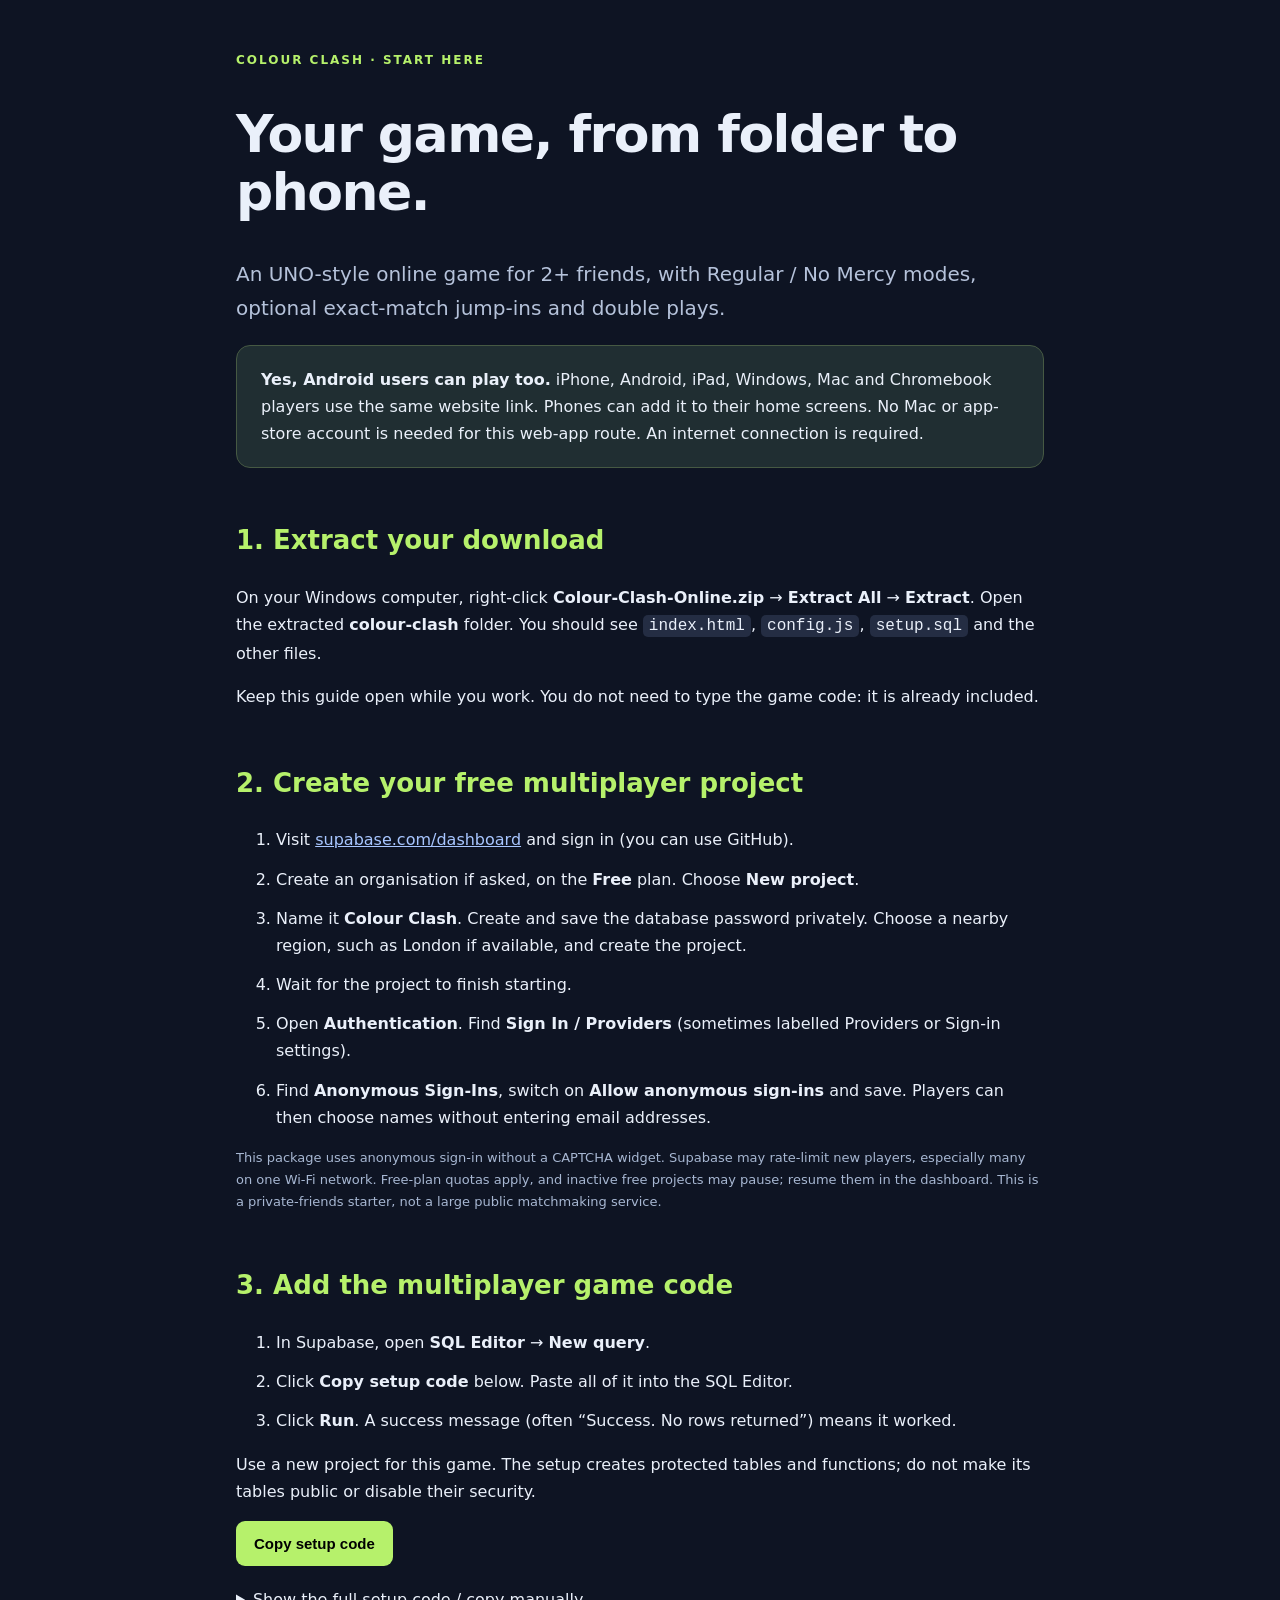
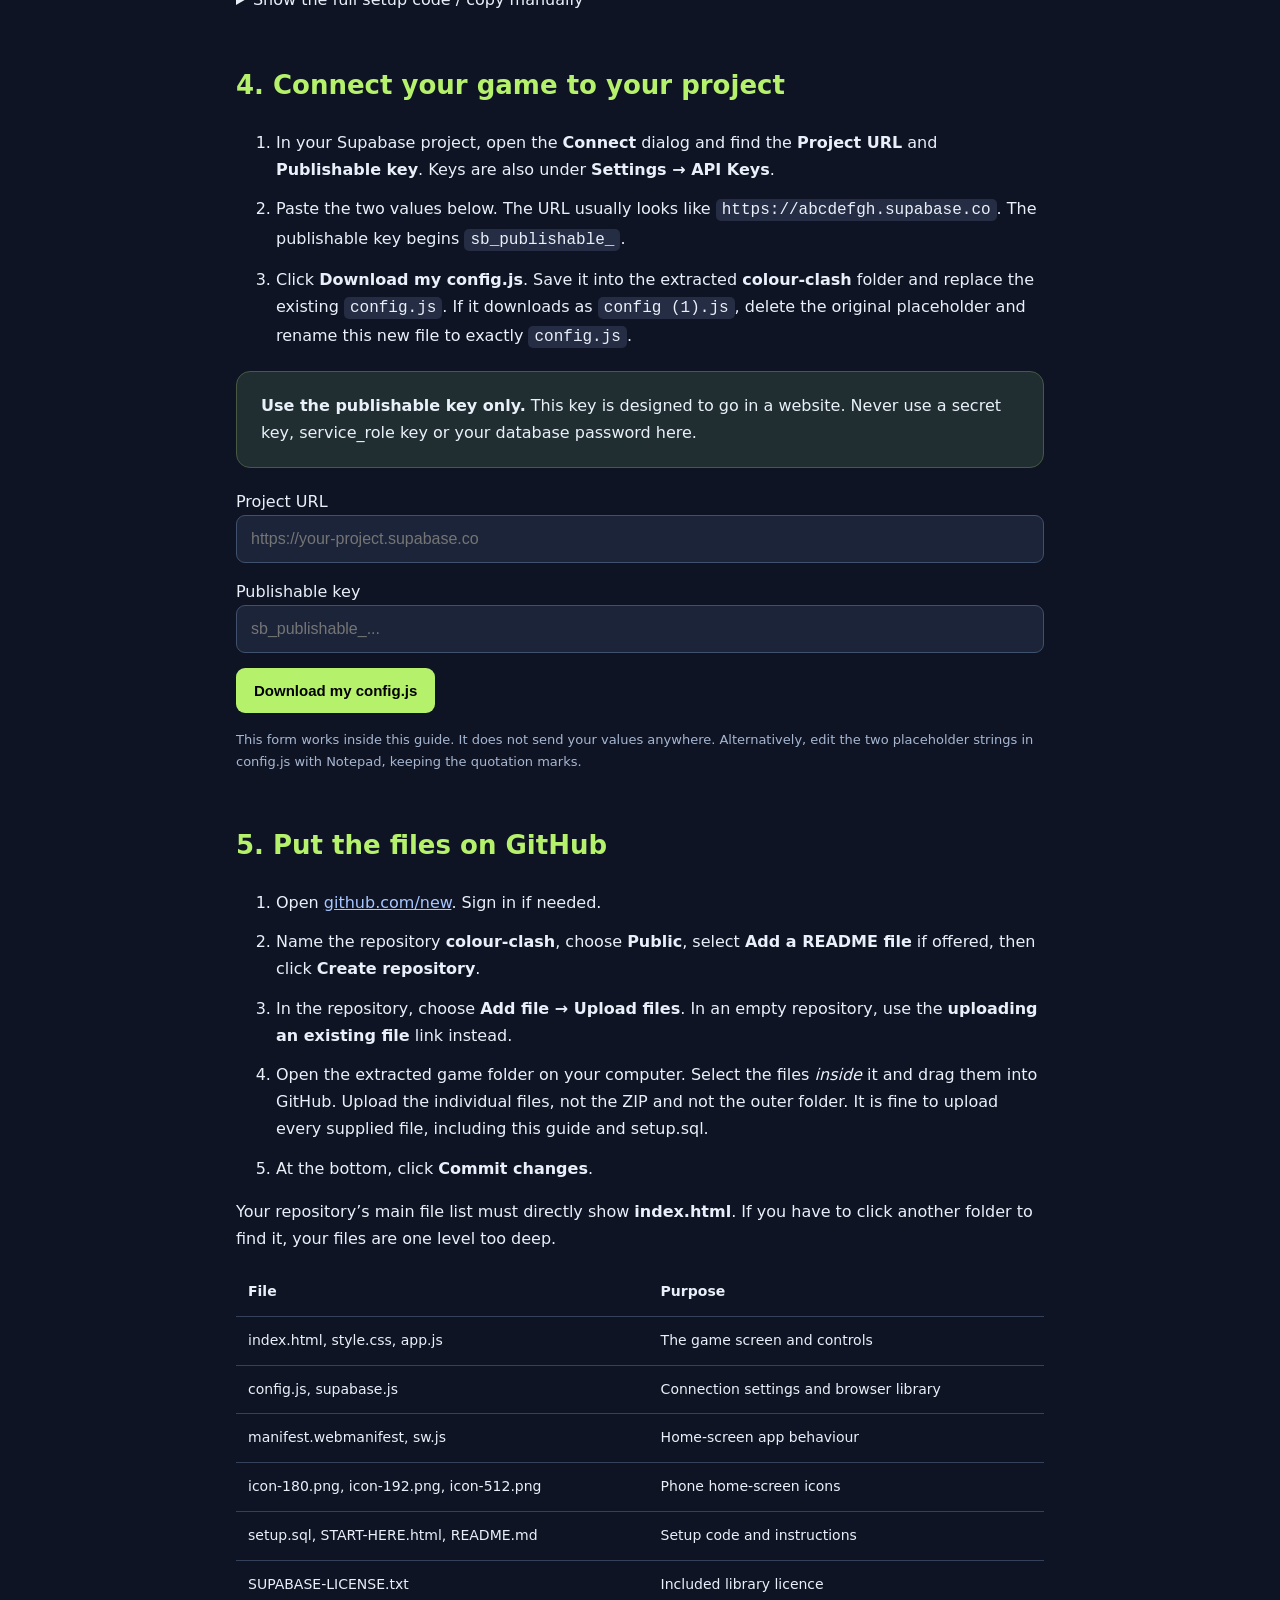
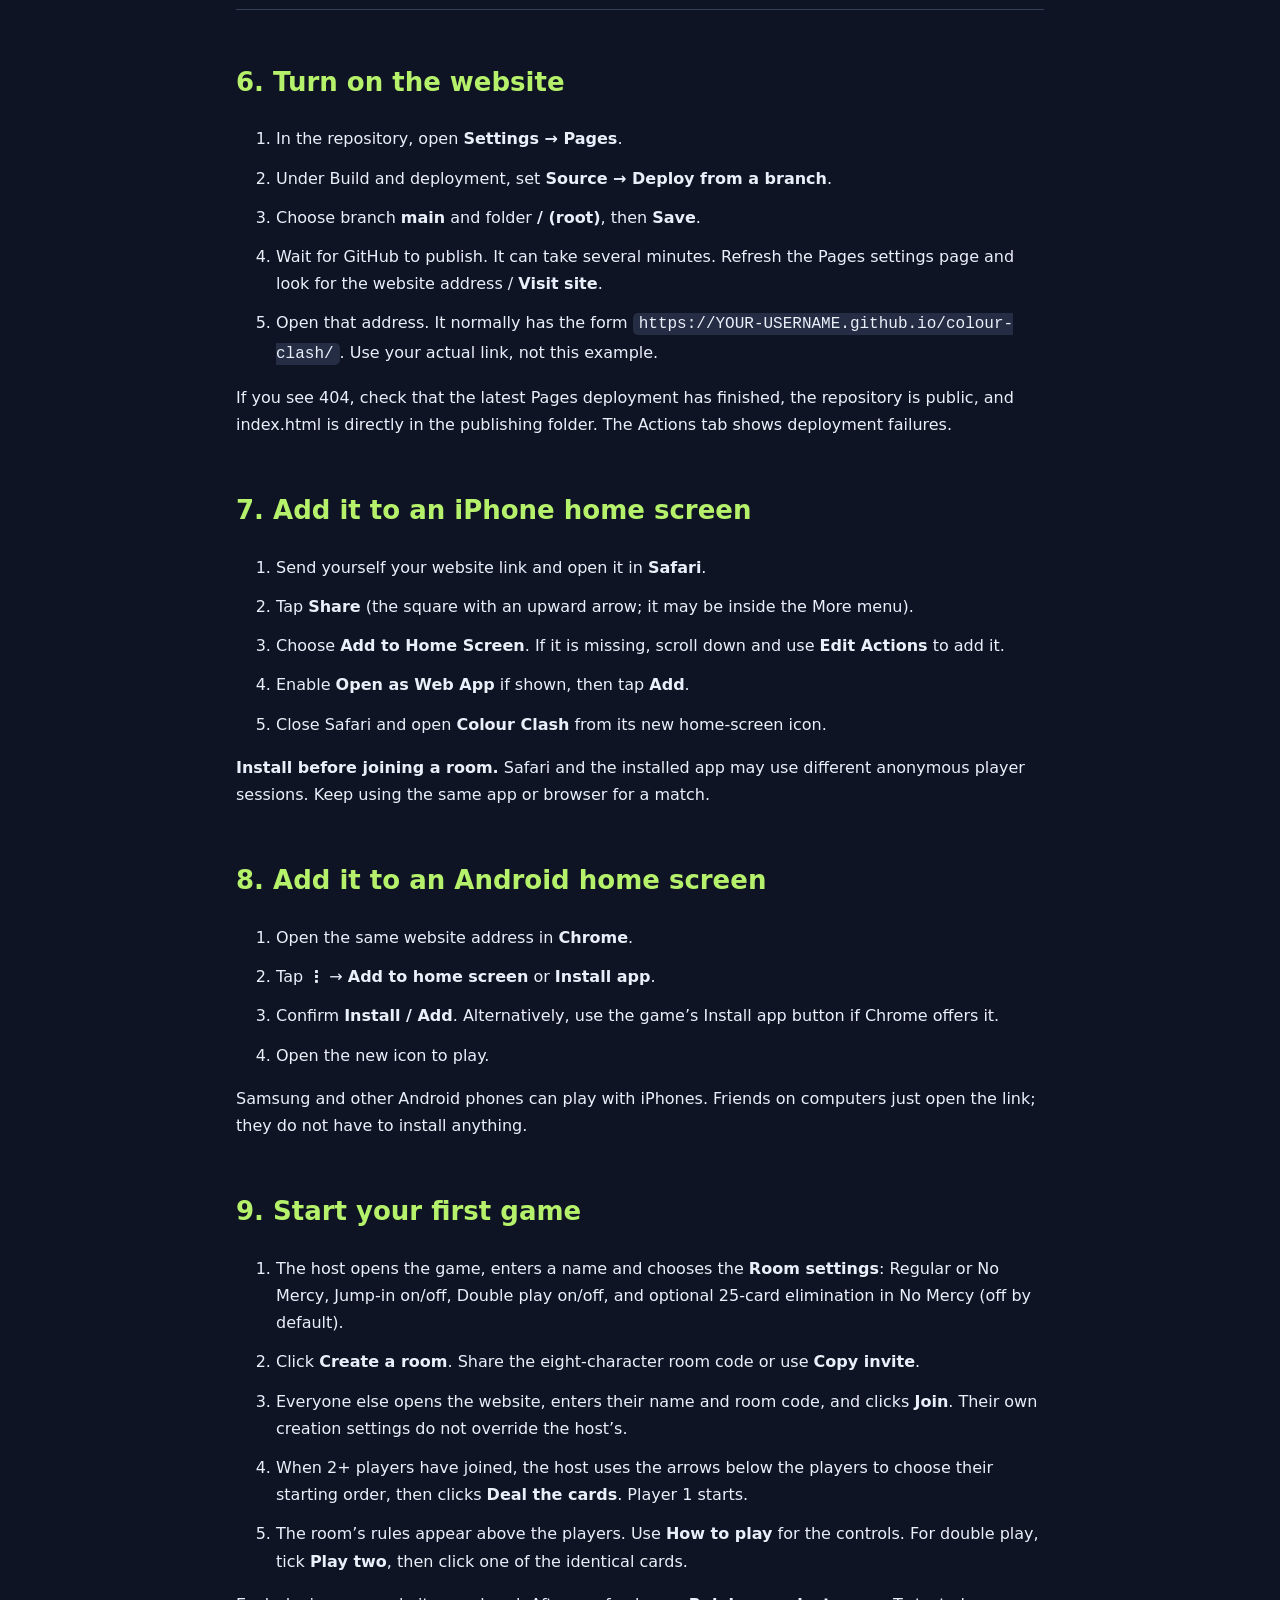
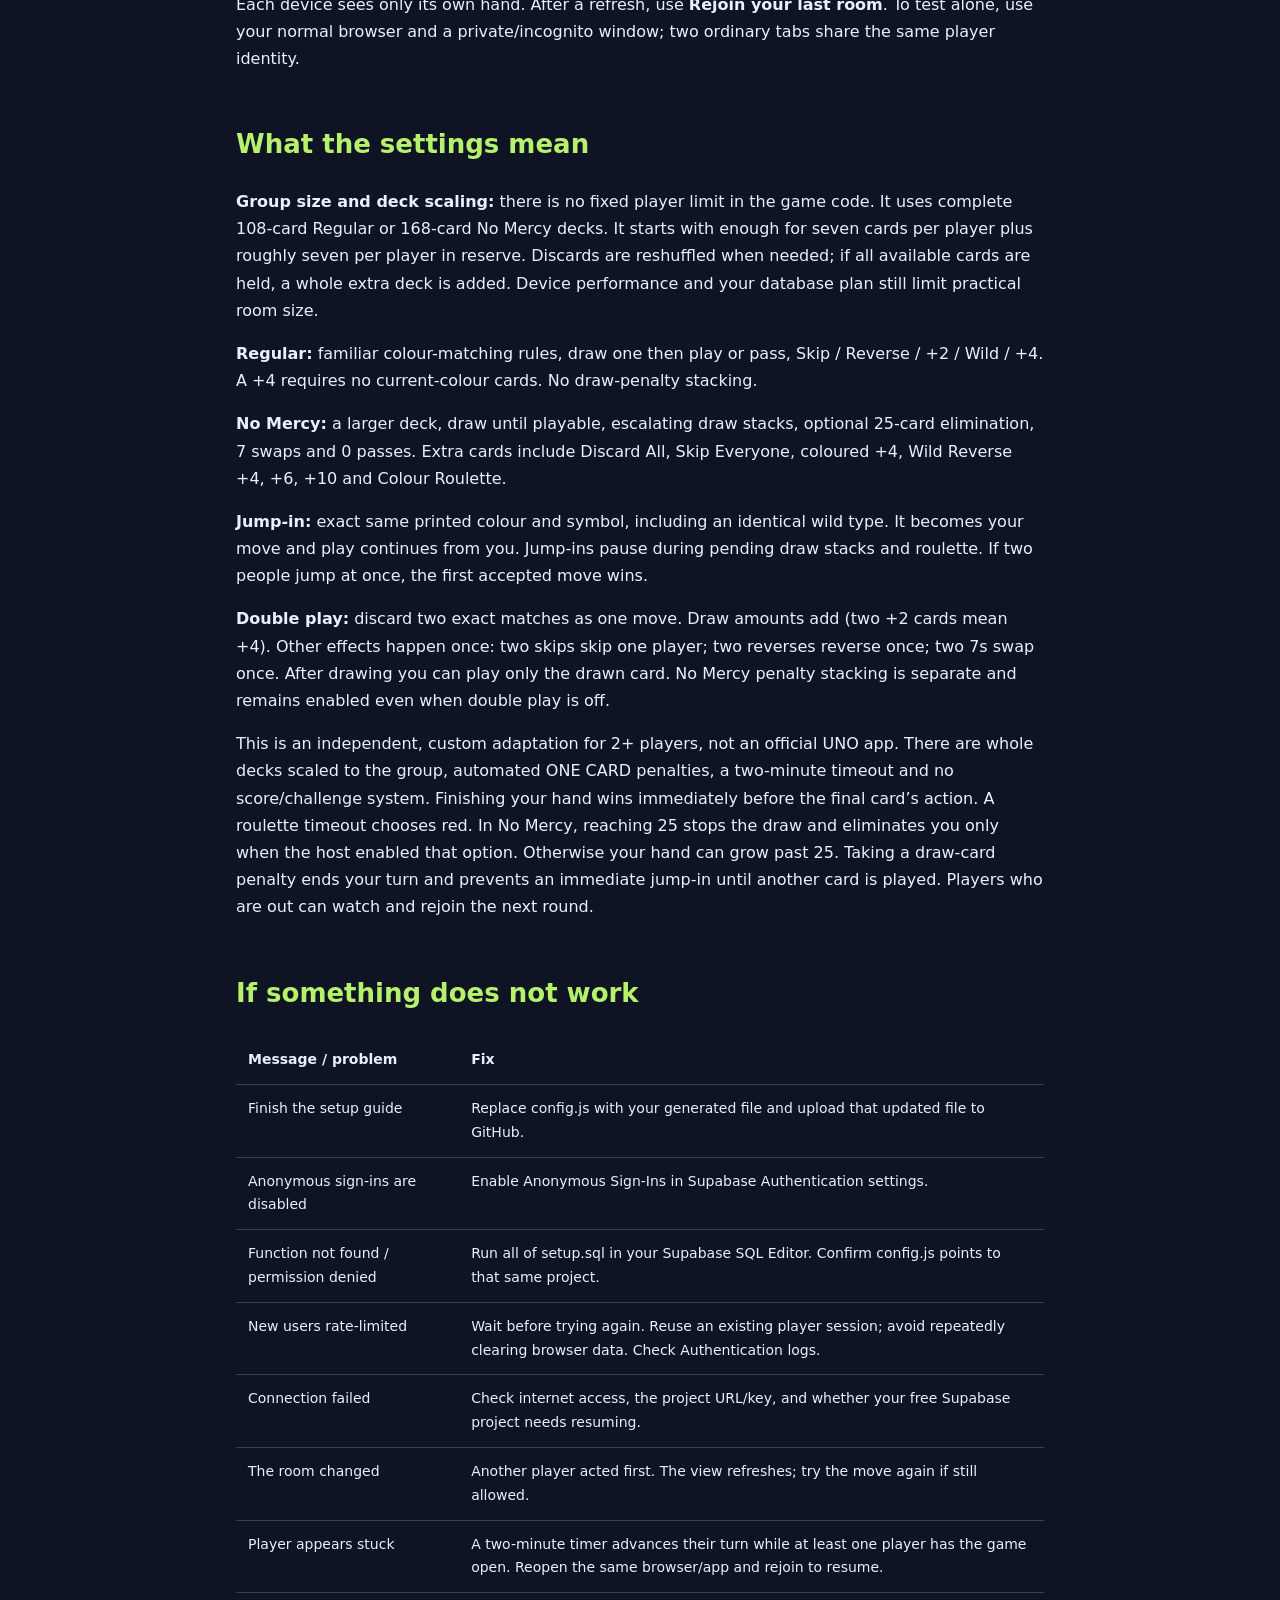
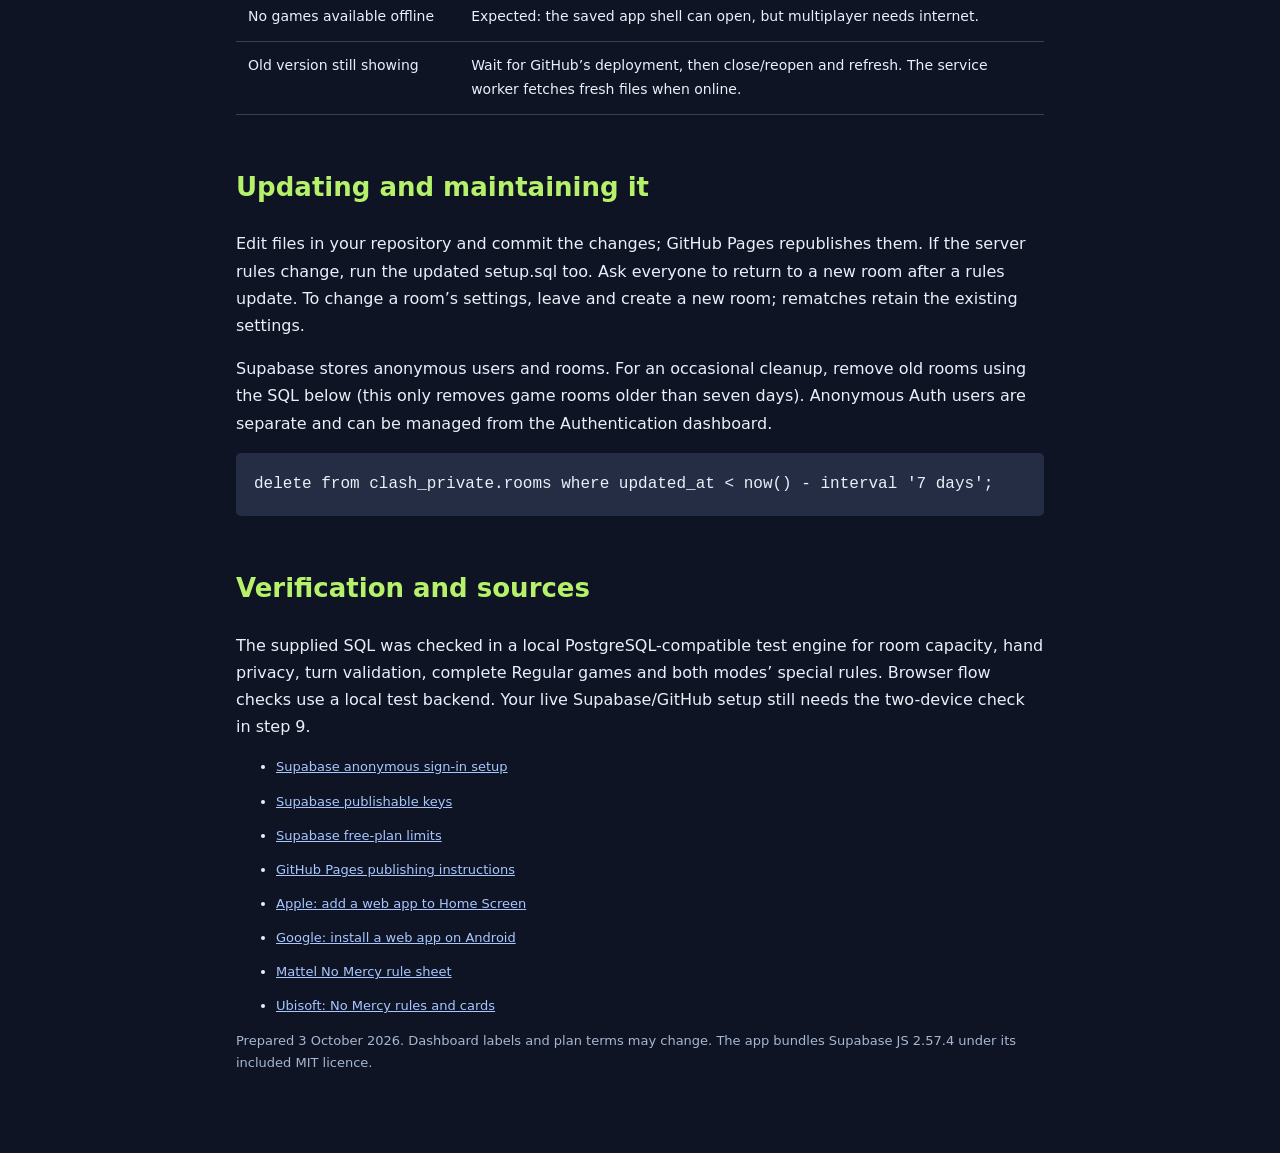
==== commit 268e5f77: "Add files via upload" ====
--- a/START-HERE.html
+++ b/START-HERE.html
@@ -1,4 +1,4 @@
-<!doctype html><html lang="en"><meta charset="utf-8"><meta name="viewport" content="width=device-width,initial-scale=1"><title>Colour Clash — Start here</title><style>*{box-sizing:border-box}body{margin:0;background:#0e1423;color:#eaf0fa;font:16px/1.7 system-ui,-apple-system,Segoe UI,sans-serif}main{max-width:860px;margin:auto;padding:50px 26px 80px}h1{font-size:clamp(32px,5vw,52px);line-height:1.12;letter-spacing:-1.5px}h2{font-size:26px;margin-top:50px;color:#b6f16b}.tag{color:#b6f16b;font-size:12px;letter-spacing:2px;font-weight:800}.lead{font-size:20px;color:#b5c2da}.note{padding:20px 24px;background:#202e32;border:1px solid #465943;border-radius:14px;margin:20px 0}a{color:#a8c6ff}li{margin:12px 0}code,pre{background:#242d43;border-radius:5px;padding:2px 6px;overflow-wrap:anywhere}pre{padding:18px;white-space:pre-wrap}button{background:#b6f16b;border:0;border-radius:9px;padding:14px 18px;font-size:15px;font-weight:750;cursor:pointer}input{display:block;width:100%;padding:14px;background:#1b2438;border:1px solid #41516d;color:white;border-radius:9px;font-size:16px}label{display:block;margin:15px 0}textarea{width:100%;height:330px;background:#080e1a;color:#d6e2fc;padding:15px;font:12px/1.6 monospace}details{margin:20px 0}table{border-collapse:collapse;width:100%;font-size:14px}td,th{border-bottom:1px solid #354158;padding:12px;text-align:left;vertical-align:top}td:first-child{min-width:140px}.small{font-size:13px;color:#a7b7d2}.sources{font-size:13px}#copied{margin-left:15px;font-size:13px}@media(max-width:500px){main{padding:30px 18px}td,th{padding:8px;font-size:12px}td:first-child{min-width:0}}</style><main><div class="tag">COLOUR CLASH · START HERE</div><h1>Your game, from folder to phone.</h1><p class="lead">An UNO-style online game for 2–15 friends, with Regular / No Mercy modes, optional exact-match jump-ins and double plays.</p><div class="note"><b>Yes, Android users can play too.</b> iPhone, Android, iPad, Windows, Mac and Chromebook players use the same website link. Phones can add it to their home screens. No Mac or app-store account is needed for this web-app route. An internet connection is required.</div>
+<!doctype html><html lang="en"><meta charset="utf-8"><meta name="viewport" content="width=device-width,initial-scale=1"><title>Colour Clash — Start here</title><style>*{box-sizing:border-box}body{margin:0;background:#0e1423;color:#eaf0fa;font:16px/1.7 system-ui,-apple-system,Segoe UI,sans-serif}main{max-width:860px;margin:auto;padding:50px 26px 80px}h1{font-size:clamp(32px,5vw,52px);line-height:1.12;letter-spacing:-1.5px}h2{font-size:26px;margin-top:50px;color:#b6f16b}.tag{color:#b6f16b;font-size:12px;letter-spacing:2px;font-weight:800}.lead{font-size:20px;color:#b5c2da}.note{padding:20px 24px;background:#202e32;border:1px solid #465943;border-radius:14px;margin:20px 0}a{color:#a8c6ff}li{margin:12px 0}code,pre{background:#242d43;border-radius:5px;padding:2px 6px;overflow-wrap:anywhere}pre{padding:18px;white-space:pre-wrap}button{background:#b6f16b;border:0;border-radius:9px;padding:14px 18px;font-size:15px;font-weight:750;cursor:pointer}input{display:block;width:100%;padding:14px;background:#1b2438;border:1px solid #41516d;color:white;border-radius:9px;font-size:16px}label{display:block;margin:15px 0}textarea{width:100%;height:330px;background:#080e1a;color:#d6e2fc;padding:15px;font:12px/1.6 monospace}details{margin:20px 0}table{border-collapse:collapse;width:100%;font-size:14px}td,th{border-bottom:1px solid #354158;padding:12px;text-align:left;vertical-align:top}td:first-child{min-width:140px}.small{font-size:13px;color:#a7b7d2}.sources{font-size:13px}#copied{margin-left:15px;font-size:13px}@media(max-width:500px){main{padding:30px 18px}td,th{padding:8px;font-size:12px}td:first-child{min-width:0}}</style><main><div class="tag">COLOUR CLASH · START HERE</div><h1>Your game, from folder to phone.</h1><p class="lead">An UNO-style online game for 2+ friends, with Regular / No Mercy modes, optional exact-match jump-ins and double plays.</p><div class="note"><b>Yes, Android users can play too.</b> iPhone, Android, iPad, Windows, Mac and Chromebook players use the same website link. Phones can add it to their home screens. No Mac or app-store account is needed for this web-app route. An internet connection is required.</div>
 <h2>1. Extract your download</h2><p>On your Windows computer, right-click <b>Colour-Clash-Online.zip</b> → <b>Extract All</b> → <b>Extract</b>. Open the extracted <b>colour-clash</b> folder. You should see <code>index.html</code>, <code>config.js</code>, <code>setup.sql</code> and the other files.</p><p>Keep this guide open while you work. You do not need to type the game code: it is already included.</p>
 <h2>2. Create your free multiplayer project</h2><ol><li>Visit <a href="https://supabase.com/dashboard" target="_blank">supabase.com/dashboard</a> and sign in (you can use GitHub).</li><li>Create an organisation if asked, on the <b>Free</b> plan. Choose <b>New project</b>.</li><li>Name it <b>Colour Clash</b>. Create and save the database password privately. Choose a nearby region, such as London if available, and create the project.</li><li>Wait for the project to finish starting.</li><li>Open <b>Authentication</b>. Find <b>Sign In / Providers</b> (sometimes labelled Providers or Sign-in settings).</li><li>Find <b>Anonymous Sign-Ins</b>, switch on <b>Allow anonymous sign-ins</b> and save. Players can then choose names without entering email addresses.</li></ol><p class="small">This package uses anonymous sign-in without a CAPTCHA widget. Supabase may rate-limit new players, especially many on one Wi-Fi network. Free-plan quotas apply, and inactive free projects may pause; resume them in the dashboard. This is a private-friends starter, not a large public matchmaking service.</p>
 <h2>3. Add the multiplayer game code</h2><ol><li>In Supabase, open <b>SQL Editor</b> → <b>New query</b>.</li><li>Click <b>Copy setup code</b> below. Paste all of it into the SQL Editor.</li><li>Click <b>Run</b>. A success message (often “Success. No rows returned”) means it worked.</li></ol><p>Use a new project for this game. The setup creates protected tables and functions; do not make its tables public or disable their security.</p><button onclick="copySQL()">Copy setup code</button><span id="copied"></span><details><summary>Show the full setup code / copy manually</summary><textarea id="sql" readonly spellcheck="false">-- Colour Clash v1. Run this WHOLE file in a NEW Supabase project&#x27;s SQL Editor.
@@ -17,16 +17,17 @@
 language sql volatile set search_path = &#x27;&#x27; as $$
  select coalesce(jsonb_agg(value order by random()), &#x27;[]&#x27;::jsonb) from jsonb_array_elements(a)
 $$;
-create or replace function clash_private.deck(mode text default &#x27;regular&#x27;) returns jsonb
+drop function if exists clash_private.deck(text);
+create or replace function clash_private.deck(mode text default &#x27;regular&#x27;, packs int default 1) returns jsonb
 language plpgsql volatile set search_path = &#x27;&#x27; as $$
 declare d jsonb := &#x27;[]&#x27;; c text; v text; copies int; k int; pack int; id int := 0; vals text[];
 begin
- for pack in 1..2 loop
+ for pack in 1..packs loop
   foreach c in array array[&#x27;red&#x27;,&#x27;yellow&#x27;,&#x27;green&#x27;,&#x27;blue&#x27;] loop
    vals:=array[&#x27;0&#x27;,&#x27;1&#x27;,&#x27;2&#x27;,&#x27;3&#x27;,&#x27;4&#x27;,&#x27;5&#x27;,&#x27;6&#x27;,&#x27;7&#x27;,&#x27;8&#x27;,&#x27;9&#x27;,&#x27;skip&#x27;,&#x27;reverse&#x27;,&#x27;+2&#x27;];
    if mode=&#x27;mercy&#x27; then vals:=vals || array[&#x27;+4&#x27;,&#x27;skipall&#x27;,&#x27;discard&#x27;]; end if;
    foreach v in array vals loop
-    copies:=case when mode=&#x27;regular&#x27; and v=&#x27;0&#x27; then 1 when v=&#x27;discard&#x27; then 3 else 2 end;
+    copies:=case when mode=&#x27;regular&#x27; and v=&#x27;0&#x27; then 1 when mode=&#x27;mercy&#x27; and v in (&#x27;skip&#x27;,&#x27;reverse&#x27;,&#x27;+2&#x27;,&#x27;discard&#x27;) then 3 else 2 end;
     for k in 1..copies loop
      id:=id+1; d:=d || jsonb_build_array(jsonb_build_object(&#x27;id&#x27;,id,&#x27;color&#x27;,c,&#x27;value&#x27;,v));
     end loop;
@@ -34,7 +35,7 @@
   end loop;
   vals:=case when mode=&#x27;mercy&#x27; then array[&#x27;reverse4&#x27;,&#x27;+6&#x27;,&#x27;+10&#x27;,&#x27;roulette&#x27;] else array[&#x27;wild&#x27;,&#x27;+4&#x27;] end;
   foreach v in array vals loop
-   copies:=case when mode=&#x27;mercy&#x27; then case when v=&#x27;roulette&#x27; then 12 else 8 end else 4 end;
+   copies:=case when mode=&#x27;mercy&#x27; and v in (&#x27;reverse4&#x27;,&#x27;roulette&#x27;) then 8 else 4 end;
    for k in 1..copies loop
     id:=id+1; d:=d || jsonb_build_array(jsonb_build_object(&#x27;id&#x27;,id,&#x27;color&#x27;,&#x27;wild&#x27;,&#x27;value&#x27;,v));
    end loop;
@@ -61,15 +62,28 @@
 end $$;
 create or replace function clash_private.draw(s jsonb, seat int, amount int) returns jsonb
 language plpgsql volatile set search_path = &#x27;&#x27; as $$
-declare d jsonb:=s-&gt;&#x27;deck&#x27;; pile jsonb:=s-&gt;&#x27;pile&#x27;; h jsonb:=s-&gt;&#x27;players&#x27;-&gt;seat-&gt;&#x27;hand&#x27;; k int; retired jsonb:=coalesce(s-&gt;&#x27;retired&#x27;,&#x27;[]&#x27;::jsonb);
+declare d jsonb:=s-&gt;&#x27;deck&#x27;; pile jsonb:=s-&gt;&#x27;pile&#x27;; h jsonb:=s-&gt;&#x27;players&#x27;-&gt;seat-&gt;&#x27;hand&#x27;; k int; retired jsonb:=coalesce(s-&gt;&#x27;retired&#x27;,&#x27;[]&#x27;::jsonb); fresh jsonb; first_id int; max_id int;
+ elimination boolean:=s-&gt;&#x27;settings&#x27;-&gt;&gt;&#x27;mode&#x27;=&#x27;mercy&#x27; and coalesce((s-&gt;&#x27;settings&#x27;-&gt;&gt;&#x27;eliminate25&#x27;)::boolean,false);
 begin
  for k in 1..amount loop
-  exit when s-&gt;&#x27;settings&#x27;-&gt;&gt;&#x27;mode&#x27;=&#x27;mercy&#x27; and jsonb_array_length(h)&gt;=25;
+  exit when elimination and jsonb_array_length(h)&gt;=25;
   if jsonb_array_length(d)=0 then
    d:=clash_private.shuffle((pile - (jsonb_array_length(pile)-1)) || retired); retired:=&#x27;[]&#x27;;
    if jsonb_array_length(pile)&gt;0 then pile:=jsonb_build_array(pile-&gt;(jsonb_array_length(pile)-1)); end if;
   end if;
-  exit when jsonb_array_length(d)=0;
+  if jsonb_array_length(d)=0 then
+   -- Everybody may be holding the remaining cards when elimination is off.
+   -- Add one WHOLE base deck, with fresh IDs, instead of truncating a penalty.
+   select coalesce(max((x-&gt;&gt;&#x27;id&#x27;)::int),0) into max_id from (
+    select value x from jsonb_array_elements(coalesce(s-&gt;&#x27;deck&#x27;,&#x27;[]&#x27;) || coalesce(s-&gt;&#x27;pile&#x27;,&#x27;[]&#x27;) || coalesce(s-&gt;&#x27;retired&#x27;,&#x27;[]&#x27;) || h)
+    union all select card from jsonb_array_elements(s-&gt;&#x27;players&#x27;) p cross join lateral jsonb_array_elements(p-&gt;&#x27;hand&#x27;) card
+   ) all_cards;
+   first_id:=greatest(coalesce((s-&gt;&gt;&#x27;nextCardId&#x27;)::int,1),max_id+1);
+   fresh:=clash_private.deck(s-&gt;&#x27;settings&#x27;-&gt;&gt;&#x27;mode&#x27;,1);
+   select jsonb_agg(jsonb_set(value,&#x27;{id}&#x27;,to_jsonb((value-&gt;&gt;&#x27;id&#x27;)::int+first_id-1)) order by ordinality) into d from jsonb_array_elements(fresh) with ordinality;
+   s:=jsonb_set(s,&#x27;{nextCardId}&#x27;,to_jsonb(first_id+jsonb_array_length(fresh)));
+   s:=jsonb_set(s,&#x27;{deckCopies}&#x27;,to_jsonb(coalesce((s-&gt;&gt;&#x27;deckCopies&#x27;)::int,1)+1));
+  end if;
   h:=h || jsonb_build_array(d-&gt;0); d:=d-0;
  end loop;
  s:=jsonb_set(s,&#x27;{deck}&#x27;,d); s:=jsonb_set(s,&#x27;{pile}&#x27;,pile); s:=jsonb_set(s,&#x27;{retired}&#x27;,retired);
@@ -87,7 +101,7 @@
 language plpgsql set search_path = &#x27;&#x27; as $$
 declare i int; ps jsonb; retired jsonb:=coalesce(s-&gt;&#x27;retired&#x27;,&#x27;[]&#x27;); active int;
 begin
- if s-&gt;&#x27;settings&#x27;-&gt;&gt;&#x27;mode&#x27;=&#x27;mercy&#x27; then
+ if s-&gt;&#x27;settings&#x27;-&gt;&gt;&#x27;mode&#x27;=&#x27;mercy&#x27; and coalesce((s-&gt;&#x27;settings&#x27;-&gt;&gt;&#x27;eliminate25&#x27;)::boolean,false) then
   for i in 0..jsonb_array_length(s-&gt;&#x27;players&#x27;)-1 loop
    if jsonb_array_length(s-&gt;&#x27;players&#x27;-&gt;i-&gt;&#x27;hand&#x27;)&gt;=25 and not coalesce((s-&gt;&#x27;players&#x27;-&gt;i-&gt;&gt;&#x27;out&#x27;)::boolean,false) then
     retired:=retired || (s-&gt;&#x27;players&#x27;-&gt;i-&gt;&#x27;hand&#x27;);
@@ -127,13 +141,14 @@
   &#x27;players&#x27;,ps,&#x27;hand&#x27;,mine,&#x27;turn&#x27;,s-&gt;&#x27;turn&#x27;,&#x27;direction&#x27;,s-&gt;&#x27;direction&#x27;,&#x27;color&#x27;,s-&gt;&#x27;color&#x27;,
   &#x27;top&#x27;,(s-&gt;&#x27;pile&#x27;)-&gt;(jsonb_array_length(s-&gt;&#x27;pile&#x27;)-1),
   &#x27;drawn&#x27;,case when s-&gt;&#x27;players&#x27;-&gt;((s-&gt;&gt;&#x27;turn&#x27;)::int)-&gt;&gt;&#x27;id&#x27;=uid::text then s-&gt;&#x27;drawn&#x27; else &#x27;null&#x27;::jsonb end,
-  &#x27;pending&#x27;,s-&gt;&#x27;pending&#x27;,&#x27;minimum&#x27;,s-&gt;&#x27;minimum&#x27;,&#x27;roulette&#x27;,s-&gt;&#x27;roulette&#x27;,&#x27;winner&#x27;,s-&gt;&#x27;winner&#x27;,
-  &#x27;message&#x27;,s-&gt;&gt;&#x27;message&#x27;,&#x27;deadline&#x27;,s-&gt;&#x27;deadline&#x27;,&#x27;serverTime&#x27;,extract(epoch from clock_timestamp()));
+  &#x27;skipJump&#x27;,s-&gt;&#x27;skipJump&#x27;,&#x27;pending&#x27;,s-&gt;&#x27;pending&#x27;,&#x27;minimum&#x27;,s-&gt;&#x27;minimum&#x27;,&#x27;roulette&#x27;,s-&gt;&#x27;roulette&#x27;,&#x27;winner&#x27;,s-&gt;&#x27;winner&#x27;,
+  &#x27;deckCopies&#x27;,coalesce(s-&gt;&#x27;deckCopies&#x27;,&#x27;0&#x27;::jsonb),&#x27;message&#x27;,s-&gt;&gt;&#x27;message&#x27;,&#x27;deadline&#x27;,s-&gt;&#x27;deadline&#x27;,&#x27;serverTime&#x27;,extract(epoch from clock_timestamp()));
 end $$;
 -- Remove the old prototype overload if updating an earlier copy.
 drop function if exists public.clash_enter(text,text);
+drop function if exists public.clash_enter(text,text,text,boolean,boolean);
 create or replace function public.clash_enter(p_name text, p_code text default null, p_mode text default &#x27;regular&#x27;,
- p_jump boolean default false, p_double boolean default false) returns jsonb
+ p_jump boolean default false, p_double boolean default false, p_elimination boolean default false) returns jsonb
 language plpgsql security definer set search_path = &#x27;&#x27; as $$
 declare uid uuid:=auth.uid(); r clash_private.rooms; c text; s jsonb; nm text:=left(trim(p_name),20); ps jsonb;
 begin
@@ -149,8 +164,8 @@
    exit when not exists(select 1 from clash_private.rooms where code=c);
   end loop;
   s:=jsonb_build_object(&#x27;phase&#x27;,&#x27;lobby&#x27;,&#x27;players&#x27;,jsonb_build_array(jsonb_build_object(&#x27;id&#x27;,uid,&#x27;name&#x27;,nm,&#x27;hand&#x27;,&#x27;[]&#x27;::jsonb,&#x27;out&#x27;,false,&#x27;left&#x27;,false)),
-    &#x27;settings&#x27;,jsonb_build_object(&#x27;mode&#x27;,p_mode,&#x27;jump&#x27;,coalesce(p_jump,false),&#x27;double&#x27;,coalesce(p_double,false)),
-    &#x27;deck&#x27;,&#x27;[]&#x27;::jsonb,&#x27;pile&#x27;,&#x27;[]&#x27;::jsonb,&#x27;retired&#x27;,&#x27;[]&#x27;::jsonb,&#x27;turn&#x27;,0,&#x27;direction&#x27;,1,&#x27;drawn&#x27;,null,&#x27;pending&#x27;,0,&#x27;minimum&#x27;,0,&#x27;roulette&#x27;,false,&#x27;message&#x27;,nm || &#x27; opened the room.&#x27;);
+    &#x27;settings&#x27;,jsonb_build_object(&#x27;mode&#x27;,p_mode,&#x27;jump&#x27;,coalesce(p_jump,false),&#x27;double&#x27;,coalesce(p_double,false),&#x27;eliminate25&#x27;,p_mode=&#x27;mercy&#x27; and coalesce(p_elimination,false)),
+    &#x27;deck&#x27;,&#x27;[]&#x27;::jsonb,&#x27;pile&#x27;,&#x27;[]&#x27;::jsonb,&#x27;retired&#x27;,&#x27;[]&#x27;::jsonb,&#x27;turn&#x27;,0,&#x27;direction&#x27;,1,&#x27;drawn&#x27;,null,&#x27;skipJump&#x27;,null,&#x27;pending&#x27;,0,&#x27;minimum&#x27;,0,&#x27;roulette&#x27;,false,&#x27;message&#x27;,nm || &#x27; opened the room.&#x27;);
   insert into clash_private.rooms(code,host,state) values(c,uid,s);
  else
   c:=upper(trim(p_code)); select * into r from clash_private.rooms where code=c for update;
@@ -158,7 +173,6 @@
   s:=r.state; ps:=s-&gt;&#x27;players&#x27;;
   if exists(select 1 from jsonb_array_elements(ps) p where p-&gt;&gt;&#x27;id&#x27;=uid::text and not coalesce((p-&gt;&gt;&#x27;left&#x27;)::boolean,false)) then return public.clash_state(c); end if;
   if s-&gt;&gt;&#x27;phase&#x27;&lt;&gt;&#x27;lobby&#x27; then raise exception &#x27;Game already started. Ask the host to return to the lobby after this round.&#x27;; end if;
-  if jsonb_array_length(ps)&gt;=15 then raise exception &#x27;This room is full (15 players).&#x27;; end if;
   s:=jsonb_set(s,&#x27;{players}&#x27;,ps || jsonb_build_array(jsonb_build_object(&#x27;id&#x27;,uid,&#x27;name&#x27;,nm,&#x27;hand&#x27;,&#x27;[]&#x27;::jsonb,&#x27;out&#x27;,false,&#x27;left&#x27;,false)));
   s:=jsonb_set(s,&#x27;{message}&#x27;,to_jsonb(nm || &#x27; joined.&#x27;));
   update clash_private.rooms set state=s,version=version+1,updated_at=now() where code=c;
@@ -173,12 +187,12 @@
 language plpgsql security definer set search_path = &#x27;&#x27; as $$
 declare uid uuid:=auth.uid(); r clash_private.rooms; s jsonb; ps jsonb; h jsonb; oldhands jsonb; card jsonb; topcard jsonb; extras jsonb; item jsonb;
  seat int; n int; i int; j int; target int; steps int:=1; amount int:=0; before_count int; picked int; copies int:=1; idx int; jump boolean:=false;
- nm text; val text; msg text; mode text; advance boolean:=false; turnseat int; countbefore int; timeout boolean:=false;
+ nm text; val text; msg text; mode text; advance boolean:=false; turnseat int; countbefore int; timeout boolean:=false; elimination boolean:=false; packs int;
 begin
  if uid is null then raise exception &#x27;Please reconnect.&#x27;; end if;
  select * into r from clash_private.rooms where code=upper(trim(p_code)) for update;
  if not found then raise exception &#x27;Room no longer exists.&#x27;; end if;
- s:=r.state; ps:=s-&gt;&#x27;players&#x27;; n:=jsonb_array_length(ps); mode:=s-&gt;&#x27;settings&#x27;-&gt;&gt;&#x27;mode&#x27;;
+ s:=r.state; ps:=s-&gt;&#x27;players&#x27;; n:=jsonb_array_length(ps); mode:=s-&gt;&#x27;settings&#x27;-&gt;&gt;&#x27;mode&#x27;; elimination:=mode=&#x27;mercy&#x27; and coalesce((s-&gt;&#x27;settings&#x27;-&gt;&gt;&#x27;eliminate25&#x27;)::boolean,false);
  for i in 0..n-1 loop if ps-&gt;i-&gt;&gt;&#x27;id&#x27;=uid::text and not coalesce((ps-&gt;i-&gt;&gt;&#x27;left&#x27;)::boolean,false) then seat:=i; end if; end loop;
  if seat is null then raise exception &#x27;Join this room first.&#x27;; end if;
  if p_version is distinct from r.version then raise exception &#x27;The room changed. Try again.&#x27;; end if;
@@ -207,17 +221,28 @@
   if uid&lt;&gt;r.host or s-&gt;&gt;&#x27;phase&#x27;&lt;&gt;&#x27;finished&#x27; then raise exception &#x27;Only the host can reopen a finished game.&#x27;; end if;
   select coalesce(jsonb_agg(jsonb_set(jsonb_set(p,&#x27;{hand}&#x27;,&#x27;[]&#x27;),&#x27;{out}&#x27;,&#x27;false&#x27;)),&#x27;[]&#x27;) into ps from jsonb_array_elements(ps) p where not coalesce((p-&gt;&gt;&#x27;left&#x27;)::boolean,false);
   s:=jsonb_set(s,&#x27;{players}&#x27;,ps); s:=jsonb_set(s,&#x27;{phase}&#x27;,&#x27;&quot;lobby&quot;&#x27;);
-  s:=s || jsonb_build_object(&#x27;deck&#x27;,&#x27;[]&#x27;::jsonb,&#x27;pile&#x27;,&#x27;[]&#x27;::jsonb,&#x27;retired&#x27;,&#x27;[]&#x27;::jsonb,&#x27;turn&#x27;,0,&#x27;drawn&#x27;,null,&#x27;pending&#x27;,0,&#x27;minimum&#x27;,0,&#x27;roulette&#x27;,false);
+  s:=s || jsonb_build_object(&#x27;deck&#x27;,&#x27;[]&#x27;::jsonb,&#x27;pile&#x27;,&#x27;[]&#x27;::jsonb,&#x27;retired&#x27;,&#x27;[]&#x27;::jsonb,&#x27;turn&#x27;,0,&#x27;drawn&#x27;,null,&#x27;skipJump&#x27;,null,&#x27;pending&#x27;,0,&#x27;minimum&#x27;,0,&#x27;roulette&#x27;,false);
   s:=s-&#x27;winner&#x27;-&#x27;deadline&#x27;; msg:=&#x27;Lobby open. Invite friends or start again.&#x27;;
+ elsif p_action=&#x27;reorder&#x27; then
+  if uid&lt;&gt;r.host then raise exception &#x27;Only the host can change the starting order.&#x27;; end if;
+  if s-&gt;&gt;&#x27;phase&#x27;&lt;&gt;&#x27;lobby&#x27; then raise exception &#x27;Starting order can only be changed in the lobby.&#x27;; end if;
+  if p_card is null or p_card&lt;0 or p_card&gt;=n then raise exception &#x27;Choose a valid position in the order.&#x27;; end if;
+  select value,(ordinality-1)::int into item,idx from jsonb_array_elements(ps) with ordinality where value-&gt;&gt;&#x27;id&#x27;=p_target;
+  if item is null then raise exception &#x27;That player is no longer in the room.&#x27;; end if;
+  ps:=ps-idx; ps:=jsonb_insert(ps,array[p_card::text],item);
+  s:=jsonb_set(s,&#x27;{players}&#x27;,ps); s:=jsonb_set(s,&#x27;{turn}&#x27;,&#x27;0&#x27;);
+  msg:=&#x27;Host updated the order. &#x27; || (ps-&gt;0-&gt;&gt;&#x27;name&#x27;) || &#x27; will start.&#x27;;
  elsif p_action=&#x27;start&#x27; then
   if uid&lt;&gt;r.host then raise exception &#x27;Only the host can start.&#x27;; end if;
   if s-&gt;&gt;&#x27;phase&#x27;&lt;&gt;&#x27;lobby&#x27; then raise exception &#x27;Return to the lobby first.&#x27;; end if;
   if n&lt;2 then raise exception &#x27;You need at least two players.&#x27;; end if;
-  s:=jsonb_set(s,&#x27;{deck}&#x27;,clash_private.deck(mode)); s:=jsonb_set(s,&#x27;{pile}&#x27;,&#x27;[]&#x27;); s:=jsonb_set(s,&#x27;{retired}&#x27;,&#x27;[]&#x27;);
+  packs:=greatest(1,ceil((n::numeric*14+1)/(case when mode=&#x27;mercy&#x27; then 168 else 108 end))::int);
+  s:=jsonb_set(s,&#x27;{deck}&#x27;,clash_private.deck(mode,packs));
+  s:=jsonb_set(s,&#x27;{deckCopies}&#x27;,to_jsonb(packs)); s:=jsonb_set(s,&#x27;{nextCardId}&#x27;,to_jsonb(jsonb_array_length(s-&gt;&#x27;deck&#x27;)+1)); s:=jsonb_set(s,&#x27;{pile}&#x27;,&#x27;[]&#x27;); s:=jsonb_set(s,&#x27;{retired}&#x27;,&#x27;[]&#x27;);
   for i in 0..n-1 loop s:=jsonb_set(s,array[&#x27;players&#x27;,i::text,&#x27;hand&#x27;],&#x27;[]&#x27;); s:=clash_private.draw(s,i,7); end loop;
   select value,(ordinality-1)::int into card,idx from jsonb_array_elements(s-&gt;&#x27;deck&#x27;) with ordinality where value-&gt;&gt;&#x27;value&#x27; ~ &#x27;^[0-9]$&#x27; limit 1;
   s:=jsonb_set(s,&#x27;{deck}&#x27;,(s-&gt;&#x27;deck&#x27;)-idx); s:=jsonb_set(s,&#x27;{pile}&#x27;,jsonb_build_array(card));
-  s:=s || jsonb_build_object(&#x27;color&#x27;,card-&gt;&gt;&#x27;color&#x27;,&#x27;phase&#x27;,&#x27;playing&#x27;,&#x27;turn&#x27;,floor(random()*n)::int,&#x27;direction&#x27;,1,&#x27;drawn&#x27;,null,&#x27;pending&#x27;,0,&#x27;minimum&#x27;,0,&#x27;roulette&#x27;,false,&#x27;deadline&#x27;,extract(epoch from clock_timestamp())+120);
+  s:=s || jsonb_build_object(&#x27;color&#x27;,card-&gt;&gt;&#x27;color&#x27;,&#x27;phase&#x27;,&#x27;playing&#x27;,&#x27;turn&#x27;,0,&#x27;direction&#x27;,1,&#x27;drawn&#x27;,null,&#x27;skipJump&#x27;,null,&#x27;pending&#x27;,0,&#x27;minimum&#x27;,0,&#x27;roulette&#x27;,false,&#x27;deadline&#x27;,extract(epoch from clock_timestamp())+120);
   s:=s-&#x27;winner&#x27;; msg:=&#x27;Cards dealt. Let’s play!&#x27;;
  else
   if s-&gt;&gt;&#x27;phase&#x27;&lt;&gt;&#x27;playing&#x27; then raise exception &#x27;The game is not running.&#x27;; end if;
@@ -235,6 +260,7 @@
    if card is null then raise exception &#x27;That card is not in your hand.&#x27;; end if;
    jump:=seat&lt;&gt;turnseat;
    if jump then
+    if s-&gt;&gt;&#x27;skipJump&#x27;=uid::text then raise exception &#x27;Taking a draw penalty ends your turn. Wait for another card to be played before jumping in.&#x27;; end if;
     if not coalesce((s-&gt;&#x27;settings&#x27;-&gt;&gt;&#x27;jump&#x27;)::boolean,false) or card-&gt;&gt;&#x27;color&#x27;&lt;&gt;topcard-&gt;&gt;&#x27;color&#x27; or card-&gt;&gt;&#x27;value&#x27;&lt;&gt;topcard-&gt;&gt;&#x27;value&#x27; then raise exception &#x27;Wait for your turn, or jump in with an exact matching card.&#x27;; end if;
     if (s-&gt;&gt;&#x27;roulette&#x27;)::boolean or (s-&gt;&gt;&#x27;pending&#x27;)::int&gt;0 then raise exception &#x27;Resolve the draw penalty before jumping in.&#x27;; end if;
    elsif s-&gt;&gt;&#x27;drawn&#x27; is not null and (s-&gt;&gt;&#x27;drawn&#x27;)::int&lt;&gt;p_card then raise exception &#x27;You can only play the card you just drew.&#x27;;
@@ -255,6 +281,7 @@
     if idx is null then raise exception &#x27;You need two identical cards (same colour and symbol).&#x27;; end if;
     s:=jsonb_set(s,&#x27;{pile}&#x27;,(s-&gt;&#x27;pile&#x27;) || jsonb_build_array(h-&gt;idx)); h:=h-idx; copies:=2;
    end if;
+   s:=jsonb_set(s,&#x27;{skipJump}&#x27;,&#x27;null&#x27;);
    s:=jsonb_set(s,&#x27;{turn}&#x27;,to_jsonb(seat));
    if mode=&#x27;mercy&#x27; and val=&#x27;discard&#x27; then
     select coalesce(jsonb_agg(value),&#x27;[]&#x27;) into extras from jsonb_array_elements(h) where value-&gt;&gt;&#x27;color&#x27;=card-&gt;&gt;&#x27;color&#x27;;
@@ -277,6 +304,7 @@
       s:=jsonb_set(s,&#x27;{pending}&#x27;,to_jsonb((s-&gt;&gt;&#x27;pending&#x27;)::int+amount*copies)); s:=jsonb_set(s,&#x27;{minimum}&#x27;,to_jsonb(amount));
      else
       target:=clash_private.next_seat(s); s:=clash_private.draw(s,target,amount*copies); steps:=2;
+      s:=jsonb_set(s,&#x27;{skipJump}&#x27;,ps-&gt;target-&gt;&#x27;id&#x27;);
       msg:=msg || &#x27; &#x27; || (ps-&gt;target-&gt;&gt;&#x27;name&#x27;) || &#x27; draws &#x27; || amount*copies || &#x27; and misses a turn.&#x27;;
      end if;
     end if;
@@ -310,17 +338,18 @@
     if not timeout and p_action&lt;&gt;&#x27;roulette&#x27; then raise exception &#x27;Choose a roulette colour first.&#x27;; end if;
     if timeout then p_color:=&#x27;red&#x27;; end if;
     if p_color is null or p_color not in (&#x27;red&#x27;,&#x27;yellow&#x27;,&#x27;green&#x27;,&#x27;blue&#x27;) then raise exception &#x27;Choose a colour.&#x27;; end if;
-    for j in 1..336 loop
+    loop
      before_count:=jsonb_array_length(s-&gt;&#x27;players&#x27;-&gt;seat-&gt;&#x27;hand&#x27;); s:=clash_private.draw(s,seat,1); h:=s-&gt;&#x27;players&#x27;-&gt;seat-&gt;&#x27;hand&#x27;;
      exit when jsonb_array_length(h)=before_count;
      card:=h-&gt;(jsonb_array_length(h)-1);
-     exit when card-&gt;&gt;&#x27;color&#x27;=p_color or jsonb_array_length(h)&gt;=25;
+     exit when card-&gt;&gt;&#x27;color&#x27;=p_color or (elimination and jsonb_array_length(h)&gt;=25);
     end loop;
-    s:=jsonb_set(s,&#x27;{color}&#x27;,to_jsonb(p_color)); s:=jsonb_set(s,&#x27;{roulette}&#x27;,&#x27;false&#x27;);
+    s:=jsonb_set(s,&#x27;{color}&#x27;,to_jsonb(p_color)); s:=jsonb_set(s,&#x27;{roulette}&#x27;,&#x27;false&#x27;); s:=jsonb_set(s,&#x27;{skipJump}&#x27;,ps-&gt;seat-&gt;&#x27;id&#x27;);
     msg:=nm || &#x27; chose &#x27; || p_color || &#x27; and drew &#x27; || (jsonb_array_length(h)-countbefore) || &#x27; in roulette.&#x27;; advance:=true;
    elsif (s-&gt;&gt;&#x27;pending&#x27;)::int&gt;0 then
     if not timeout and p_action&lt;&gt;&#x27;draw&#x27; then raise exception &#x27;Stack a draw card or take the penalty.&#x27;; end if;
     amount:=(s-&gt;&gt;&#x27;pending&#x27;)::int; s:=clash_private.draw(s,seat,amount);
+    s:=jsonb_set(s,&#x27;{skipJump}&#x27;,ps-&gt;seat-&gt;&#x27;id&#x27;);
     s:=jsonb_set(s,&#x27;{pending}&#x27;,&#x27;0&#x27;); s:=jsonb_set(s,&#x27;{minimum}&#x27;,&#x27;0&#x27;); msg:=nm || &#x27; took a +&#x27; || amount || &#x27; penalty.&#x27;; advance:=true;
    elsif timeout then
     if s-&gt;&gt;&#x27;drawn&#x27; is null then s:=clash_private.draw(s,seat,1); end if;
@@ -328,15 +357,15 @@
    elsif p_action=&#x27;draw&#x27; then
     if s-&gt;&gt;&#x27;drawn&#x27; is not null then raise exception &#x27;You already drew. Play that card or pass.&#x27;; end if;
     if mode=&#x27;mercy&#x27; and exists(select 1 from jsonb_array_elements(h) x where clash_private.matches(x,s)) then raise exception &#x27;You have a playable card. Play it instead of drawing.&#x27;; end if;
-    for j in 1..336 loop
+    loop
      before_count:=jsonb_array_length(s-&gt;&#x27;players&#x27;-&gt;seat-&gt;&#x27;hand&#x27;); s:=clash_private.draw(s,seat,1); h:=s-&gt;&#x27;players&#x27;-&gt;seat-&gt;&#x27;hand&#x27;;
      if jsonb_array_length(h)=before_count then advance:=true; exit; end if;
      card:=h-&gt;(jsonb_array_length(h)-1);
-     exit when mode=&#x27;regular&#x27; or clash_private.matches(card,s) or jsonb_array_length(h)&gt;=25;
+     exit when mode=&#x27;regular&#x27; or clash_private.matches(card,s) or (elimination and jsonb_array_length(h)&gt;=25);
     end loop;
     s:=jsonb_set(s,&#x27;{drawn}&#x27;,coalesce(card-&gt;&#x27;id&#x27;,&#x27;null&#x27;::jsonb));
     msg:=nm || &#x27; drew &#x27; || (jsonb_array_length(h)-countbefore) || &#x27; card(s).&#x27;;
-    if mode=&#x27;mercy&#x27; and jsonb_array_length(h)&gt;=25 then advance:=true; end if;
+    if elimination and jsonb_array_length(h)&gt;=25 then advance:=true; end if;
    elsif p_action=&#x27;pass&#x27; then
     if s-&gt;&gt;&#x27;drawn&#x27; is null then raise exception &#x27;Draw a card before passing.&#x27;; end if;
     if mode=&#x27;mercy&#x27; and exists(select 1 from jsonb_array_elements(h) x where (x-&gt;&gt;&#x27;id&#x27;)::int=(s-&gt;&gt;&#x27;drawn&#x27;)::int and clash_private.matches(x,s)) then raise exception &#x27;In No Mercy, you must play the matching card you drew.&#x27;; end if;
@@ -357,10 +386,10 @@
 end $$;
 revoke all on all functions in schema clash_private from public, anon, authenticated;
 revoke all on function public.clash_state(text) from public, anon;
-revoke all on function public.clash_enter(text,text,text,boolean,boolean) from public, anon;
+revoke all on function public.clash_enter(text,text,text,boolean,boolean,boolean) from public, anon;
 revoke all on function public.clash_action(text,int,text,int,text,boolean,boolean,text) from public, anon;
 grant execute on function public.clash_state(text) to authenticated;
-grant execute on function public.clash_enter(text,text,text,boolean,boolean) to authenticated;
+grant execute on function public.clash_enter(text,text,text,boolean,boolean,boolean) to authenticated;
 grant execute on function public.clash_action(text,int,text,int,text,boolean,boolean,text) to authenticated;
 commit;
 </textarea></details>
@@ -369,8 +398,8 @@
 <h2>6. Turn on the website</h2><ol><li>In the repository, open <b>Settings → Pages</b>.</li><li>Under Build and deployment, set <b>Source → Deploy from a branch</b>.</li><li>Choose branch <b>main</b> and folder <b>/ (root)</b>, then <b>Save</b>.</li><li>Wait for GitHub to publish. It can take several minutes. Refresh the Pages settings page and look for the website address / <b>Visit site</b>.</li><li>Open that address. It normally has the form <code>https://YOUR-USERNAME.github.io/colour-clash/</code>. Use your actual link, not this example.</li></ol><p>If you see 404, check that the latest Pages deployment has finished, the repository is public, and index.html is directly in the publishing folder. The Actions tab shows deployment failures.</p>
 <h2>7. Add it to an iPhone home screen</h2><ol><li>Send yourself your website link and open it in <b>Safari</b>.</li><li>Tap <b>Share</b> (the square with an upward arrow; it may be inside the More menu).</li><li>Choose <b>Add to Home Screen</b>. If it is missing, scroll down and use <b>Edit Actions</b> to add it.</li><li>Enable <b>Open as Web App</b> if shown, then tap <b>Add</b>.</li><li>Close Safari and open <b>Colour Clash</b> from its new home-screen icon.</li></ol><p><b>Install before joining a room.</b> Safari and the installed app may use different anonymous player sessions. Keep using the same app or browser for a match.</p>
 <h2>8. Add it to an Android home screen</h2><ol><li>Open the same website address in <b>Chrome</b>.</li><li>Tap <b>⋮</b> → <b>Add to home screen</b> or <b>Install app</b>.</li><li>Confirm <b>Install / Add</b>. Alternatively, use the game’s Install app button if Chrome offers it.</li><li>Open the new icon to play.</li></ol><p>Samsung and other Android phones can play with iPhones. Friends on computers just open the link; they do not have to install anything.</p>
-<h2>9. Start your first game</h2><ol><li>The host opens the game, enters a name and chooses the <b>Room settings</b>: Regular or No Mercy, Jump-in on/off, and Double play on/off.</li><li>Click <b>Create a room</b>. Share the eight-character room code or use <b>Copy invite</b>.</li><li>Everyone else opens the website, enters their name and room code, and clicks <b>Join</b>. Their own creation settings do not override the host’s.</li><li>When 2–15 players have joined, the host clicks <b>Deal the cards</b>.</li><li>The room’s rules appear above the players. Use <b>How to play</b> for the controls. For double play, tick <b>Play two</b>, then click one of the identical cards.</li></ol><p>Each device sees only its own hand. After a refresh, use <b>Rejoin your last room</b>. To test alone, use your normal browser and a private/incognito window; two ordinary tabs share the same player identity.</p>
-<h2>What the settings mean</h2><p><b>Regular:</b> familiar colour-matching rules, draw one then play or pass, Skip / Reverse / +2 / Wild / +4. A +4 requires no current-colour cards. No draw-penalty stacking.</p><p><b>No Mercy:</b> a larger deck, draw until playable, escalating draw stacks, 25-card elimination, 7 swaps and 0 passes. Extra cards include Discard All, Skip Everyone, coloured +4, Wild Reverse +4, +6, +10 and Colour Roulette.</p><p><b>Jump-in:</b> exact same printed colour and symbol, including an identical wild type. It becomes your move and play continues from you. Jump-ins pause during pending draw stacks and roulette. If two people jump at once, the first accepted move wins.</p><p><b>Double play:</b> discard two exact matches as one move. Draw amounts add (two +2 cards mean +4). Other effects happen once: two skips skip one player; two reverses reverse once; two 7s swap once. After drawing you can play only the drawn card. No Mercy penalty stacking is separate and remains enabled even when double play is off.</p><p>This is an independent, custom adaptation for 2–15 players, not an official UNO app. There are two combined decks, automated ONE CARD penalties, a two-minute timeout and no score/challenge system. Finishing your hand wins immediately before the final card’s action. A roulette timeout chooses red. In No Mercy, reaching 25 while drawing stops the draw and eliminates you. Players who are out can watch and rejoin the next round.</p>
+<h2>9. Start your first game</h2><ol><li>The host opens the game, enters a name and chooses the <b>Room settings</b>: Regular or No Mercy, Jump-in on/off, Double play on/off, and optional 25-card elimination in No Mercy (off by default).</li><li>Click <b>Create a room</b>. Share the eight-character room code or use <b>Copy invite</b>.</li><li>Everyone else opens the website, enters their name and room code, and clicks <b>Join</b>. Their own creation settings do not override the host’s.</li><li>When 2+ players have joined, the host uses the arrows below the players to choose their starting order, then clicks <b>Deal the cards</b>. Player 1 starts.</li><li>The room’s rules appear above the players. Use <b>How to play</b> for the controls. For double play, tick <b>Play two</b>, then click one of the identical cards.</li></ol><p>Each device sees only its own hand. After a refresh, use <b>Rejoin your last room</b>. To test alone, use your normal browser and a private/incognito window; two ordinary tabs share the same player identity.</p>
+<h2>What the settings mean</h2><p><b>Group size and deck scaling:</b> there is no fixed player limit in the game code. It uses complete 108-card Regular or 168-card No Mercy decks. It starts with enough for seven cards per player plus roughly seven per player in reserve. Discards are reshuffled when needed; if all available cards are held, a whole extra deck is added. Device performance and your database plan still limit practical room size.</p><p><b>Regular:</b> familiar colour-matching rules, draw one then play or pass, Skip / Reverse / +2 / Wild / +4. A +4 requires no current-colour cards. No draw-penalty stacking.</p><p><b>No Mercy:</b> a larger deck, draw until playable, escalating draw stacks, optional 25-card elimination, 7 swaps and 0 passes. Extra cards include Discard All, Skip Everyone, coloured +4, Wild Reverse +4, +6, +10 and Colour Roulette.</p><p><b>Jump-in:</b> exact same printed colour and symbol, including an identical wild type. It becomes your move and play continues from you. Jump-ins pause during pending draw stacks and roulette. If two people jump at once, the first accepted move wins.</p><p><b>Double play:</b> discard two exact matches as one move. Draw amounts add (two +2 cards mean +4). Other effects happen once: two skips skip one player; two reverses reverse once; two 7s swap once. After drawing you can play only the drawn card. No Mercy penalty stacking is separate and remains enabled even when double play is off.</p><p>This is an independent, custom adaptation for 2+ players, not an official UNO app. There are whole decks scaled to the group, automated ONE CARD penalties, a two-minute timeout and no score/challenge system. Finishing your hand wins immediately before the final card’s action. A roulette timeout chooses red. In No Mercy, reaching 25 stops the draw and eliminates you only when the host enabled that option. Otherwise your hand can grow past 25. Taking a draw-card penalty ends your turn and prevents an immediate jump-in until another card is played. Players who are out can watch and rejoin the next round.</p>
 <h2>If something does not work</h2><table><tr><th>Message / problem</th><th>Fix</th></tr><tr><td>Finish the setup guide</td><td>Replace config.js with your generated file and upload that updated file to GitHub.</td></tr><tr><td>Anonymous sign-ins are disabled</td><td>Enable Anonymous Sign-Ins in Supabase Authentication settings.</td></tr><tr><td>Function not found / permission denied</td><td>Run all of setup.sql in your Supabase SQL Editor. Confirm config.js points to that same project.</td></tr><tr><td>New users rate-limited</td><td>Wait before trying again. Reuse an existing player session; avoid repeatedly clearing browser data. Check Authentication logs.</td></tr><tr><td>Connection failed</td><td>Check internet access, the project URL/key, and whether your free Supabase project needs resuming.</td></tr><tr><td>The room changed</td><td>Another player acted first. The view refreshes; try the move again if still allowed.</td></tr><tr><td>Player appears stuck</td><td>A two-minute timer advances their turn while at least one player has the game open. Reopen the same browser/app and rejoin to resume.</td></tr><tr><td>No games available offline</td><td>Expected: the saved app shell can open, but multiplayer needs internet.</td></tr><tr><td>Old version still showing</td><td>Wait for GitHub’s deployment, then close/reopen and refresh. The service worker fetches fresh files when online.</td></tr></table>
 <h2>Updating and maintaining it</h2><p>Edit files in your repository and commit the changes; GitHub Pages republishes them. If the server rules change, run the updated setup.sql too. Ask everyone to return to a new room after a rules update. To change a room’s settings, leave and create a new room; rematches retain the existing settings.</p><p>Supabase stores anonymous users and rooms. For an occasional cleanup, remove old rooms using the SQL below (this only removes game rooms older than seven days). Anonymous Auth users are separate and can be managed from the Authentication dashboard.</p><pre>delete from clash_private.rooms where updated_at &lt; now() - interval '7 days';</pre>
 <h2>Verification and sources</h2><p id="testnote">The supplied SQL was checked in a local PostgreSQL-compatible test engine for room capacity, hand privacy, turn validation, complete Regular games and both modes’ special rules. Browser flow checks use a local test backend. Your live Supabase/GitHub setup still needs the two-device check in step 9.</p><ul class="sources"><li><a href="https://supabase.com/docs/guides/auth/auth-anonymous">Supabase anonymous sign-in setup</a></li><li><a href="https://supabase.com/docs/guides/getting-started/api-keys">Supabase publishable keys</a></li><li><a href="https://supabase.com/pricing">Supabase free-plan limits</a></li><li><a href="https://docs.github.com/en/pages/getting-started-with-github-pages/configuring-a-publishing-source-for-your-github-pages-site">GitHub Pages publishing instructions</a></li><li><a href="https://support.apple.com/en-gb/guide/iphone/iphea86e5236/ios">Apple: add a web app to Home Screen</a></li><li><a href="https://support.google.com/chrome/answer/9658361?co=GENIE.Platform%3DAndroid&hl=en">Google: install a web app on Android</a></li><li><a href="https://service.mattel.com/instruction_sheets/HVW18-Eng.pdf">Mattel No Mercy rule sheet</a></li><li><a href="https://news.ubisoft.com/en-us/article/2OAGx7OmY962DwfAaFf0NI/uno-show-em-no-mercy-dlc-out-now">Ubisoft: No Mercy rules and cards</a></li></ul><p class="small">Prepared 3 October 2026. Dashboard labels and plan terms may change. The app bundles Supabase JS 2.57.4 under its included MIT licence.</p></main><script>async function copySQL(){let t=document.getElementById('sql');try{await navigator.clipboard.writeText(t.value);document.getElementById('copied').textContent='Copied — paste it in SQL Editor.';}catch{t.parentElement.open=true;t.select();document.execCommand('copy');document.getElementById('copied').textContent='Selected / copied. Use Ctrl+C if needed.';}}
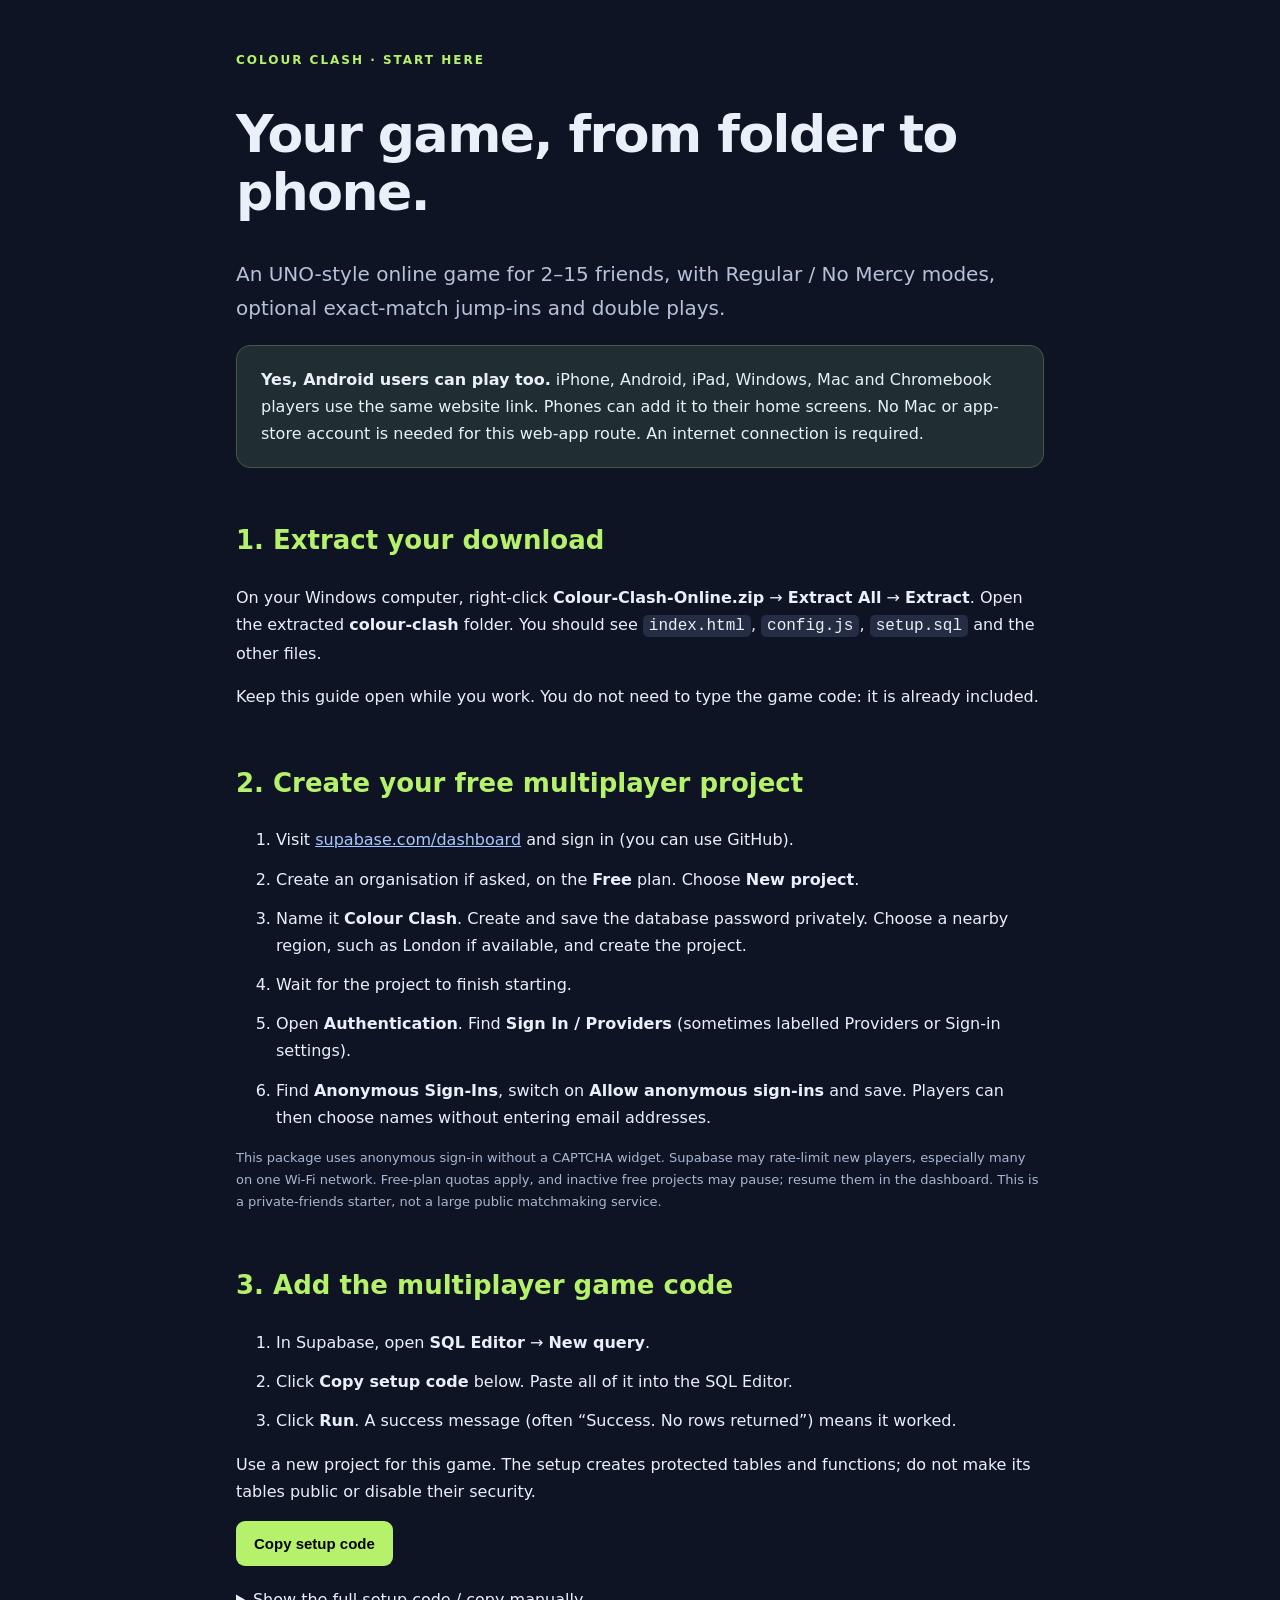
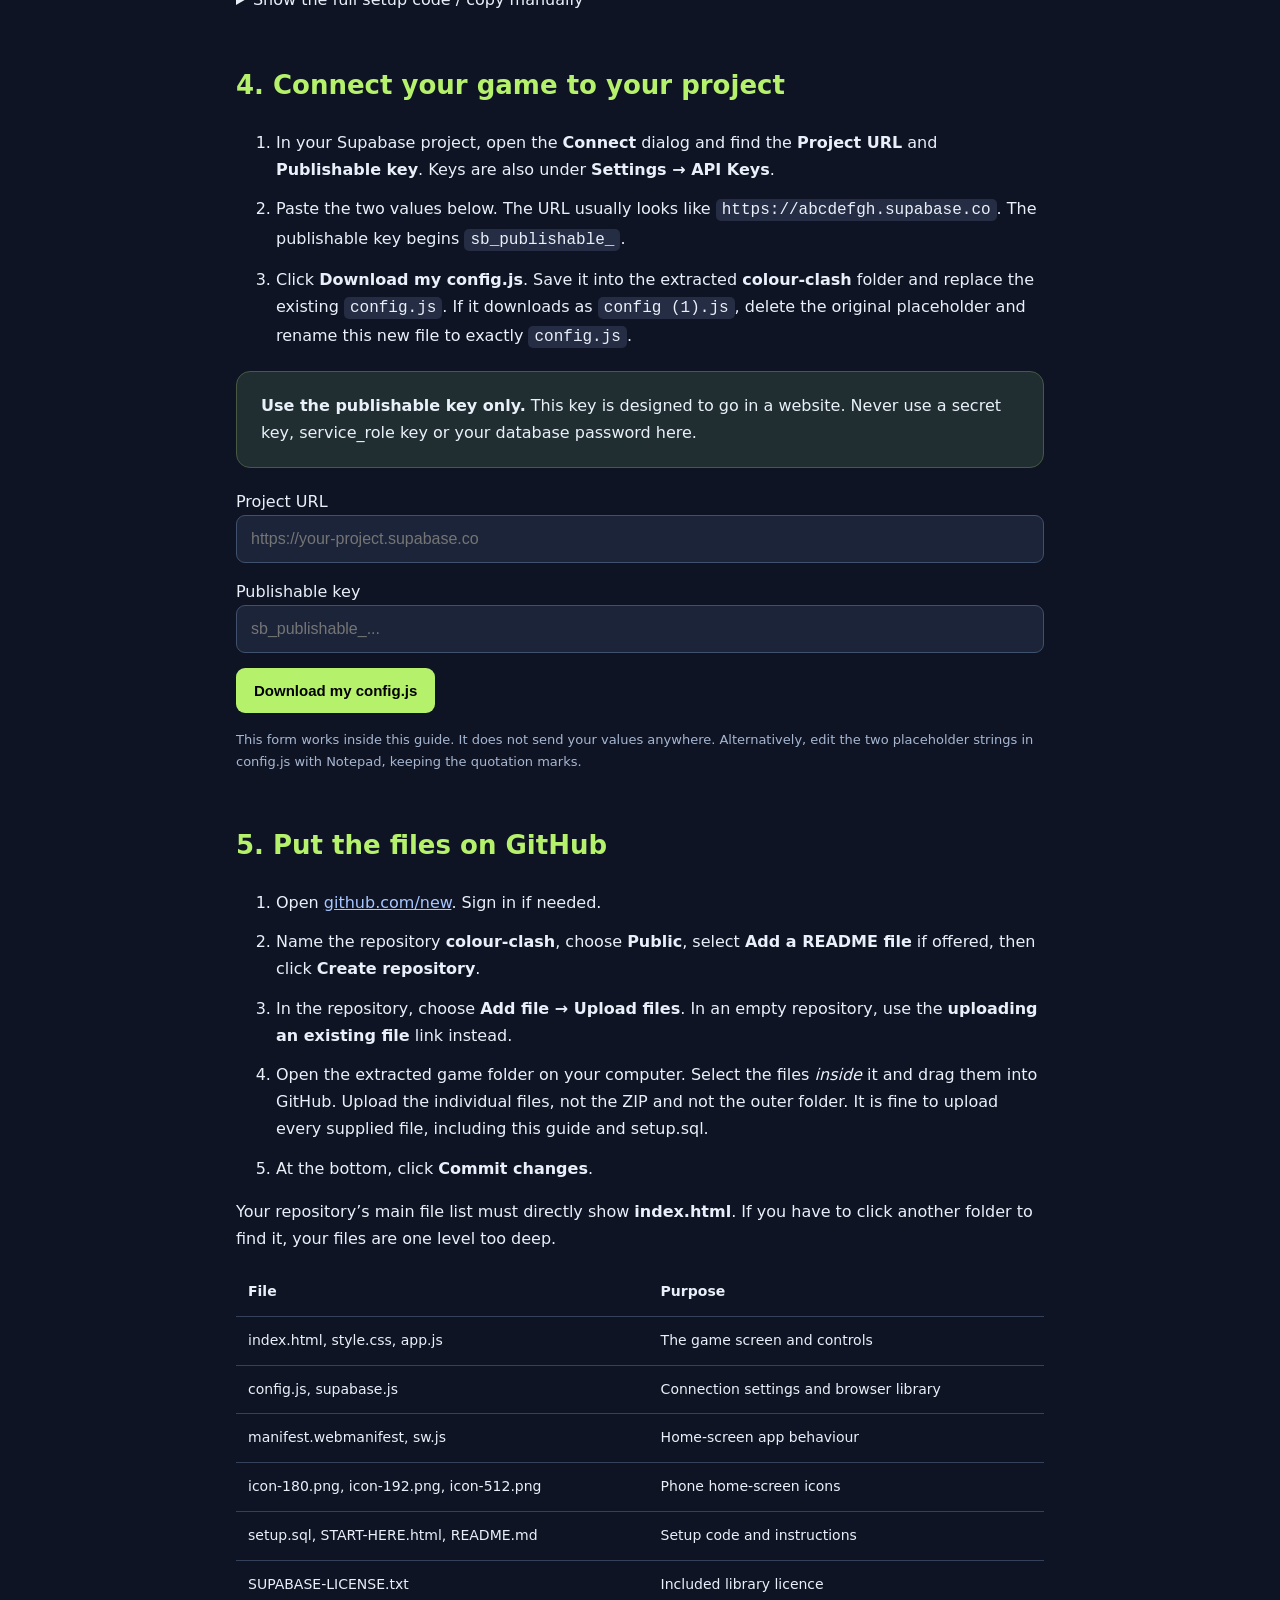
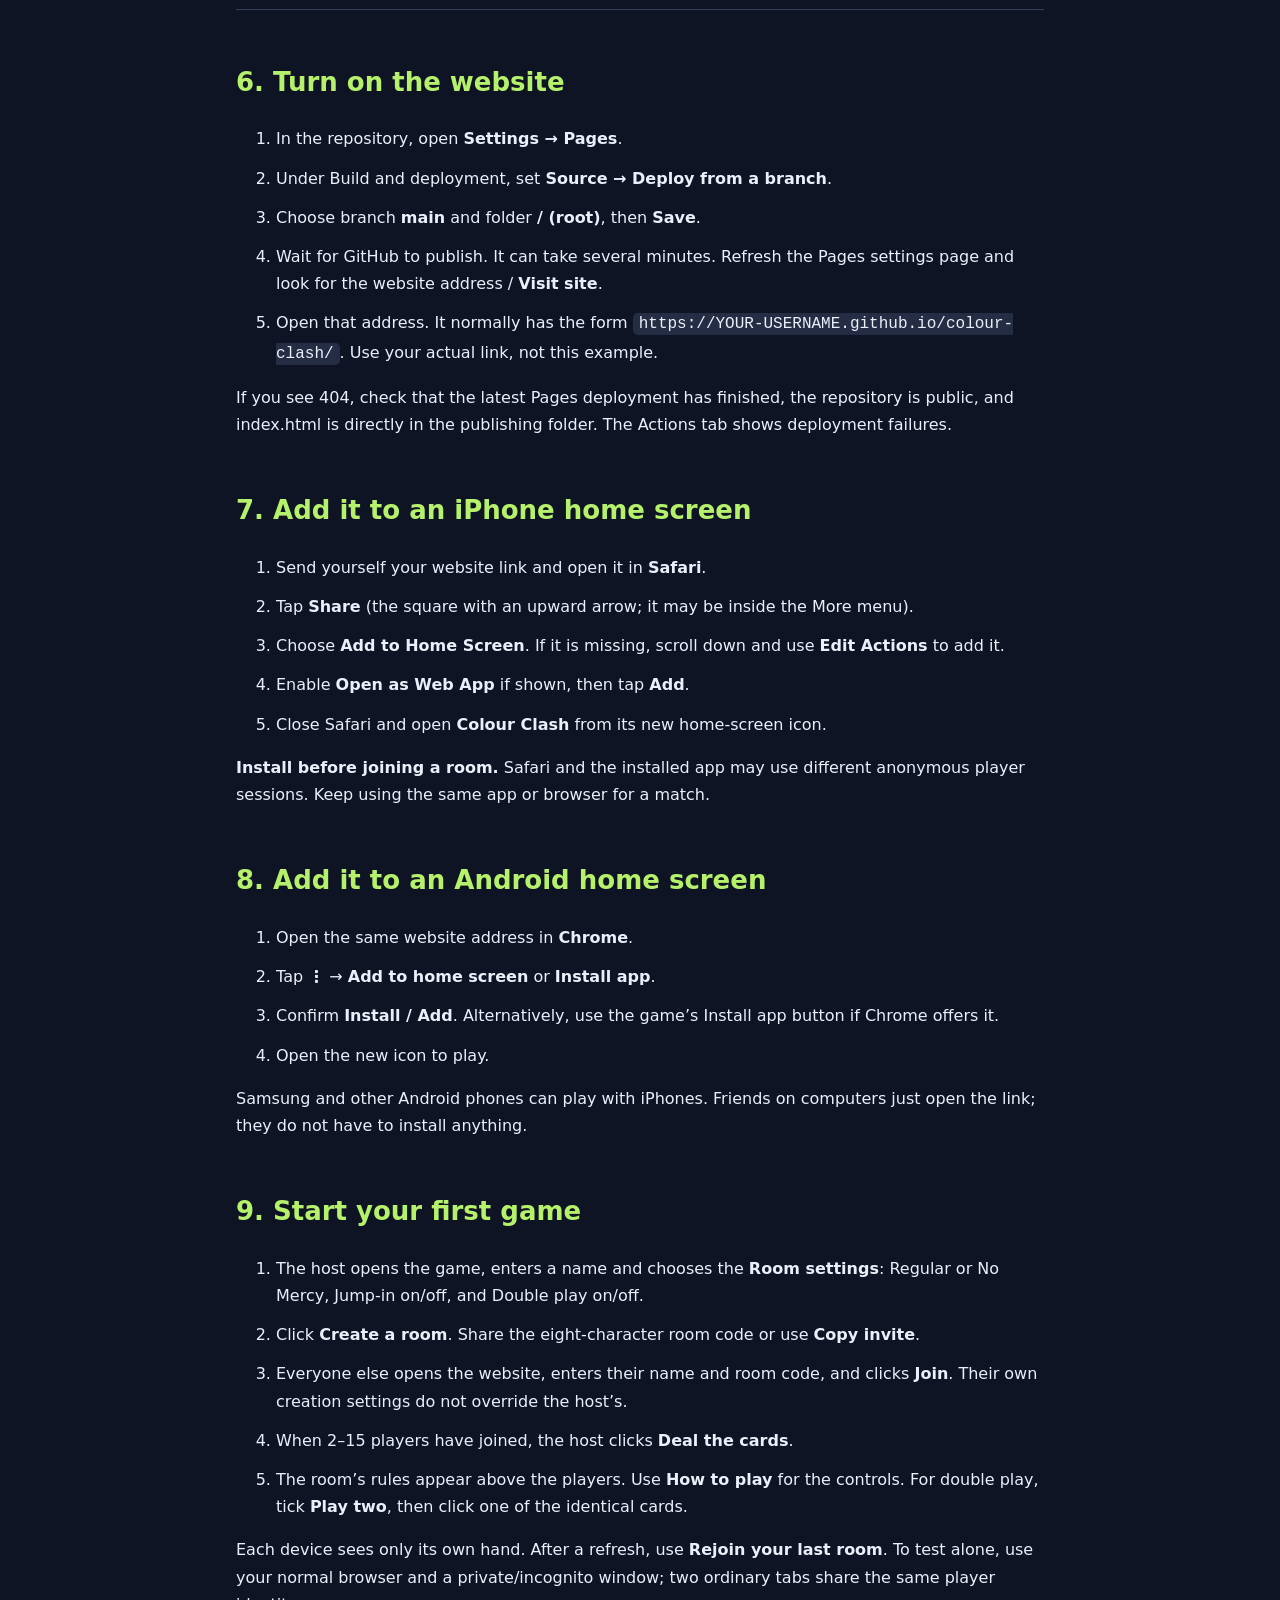
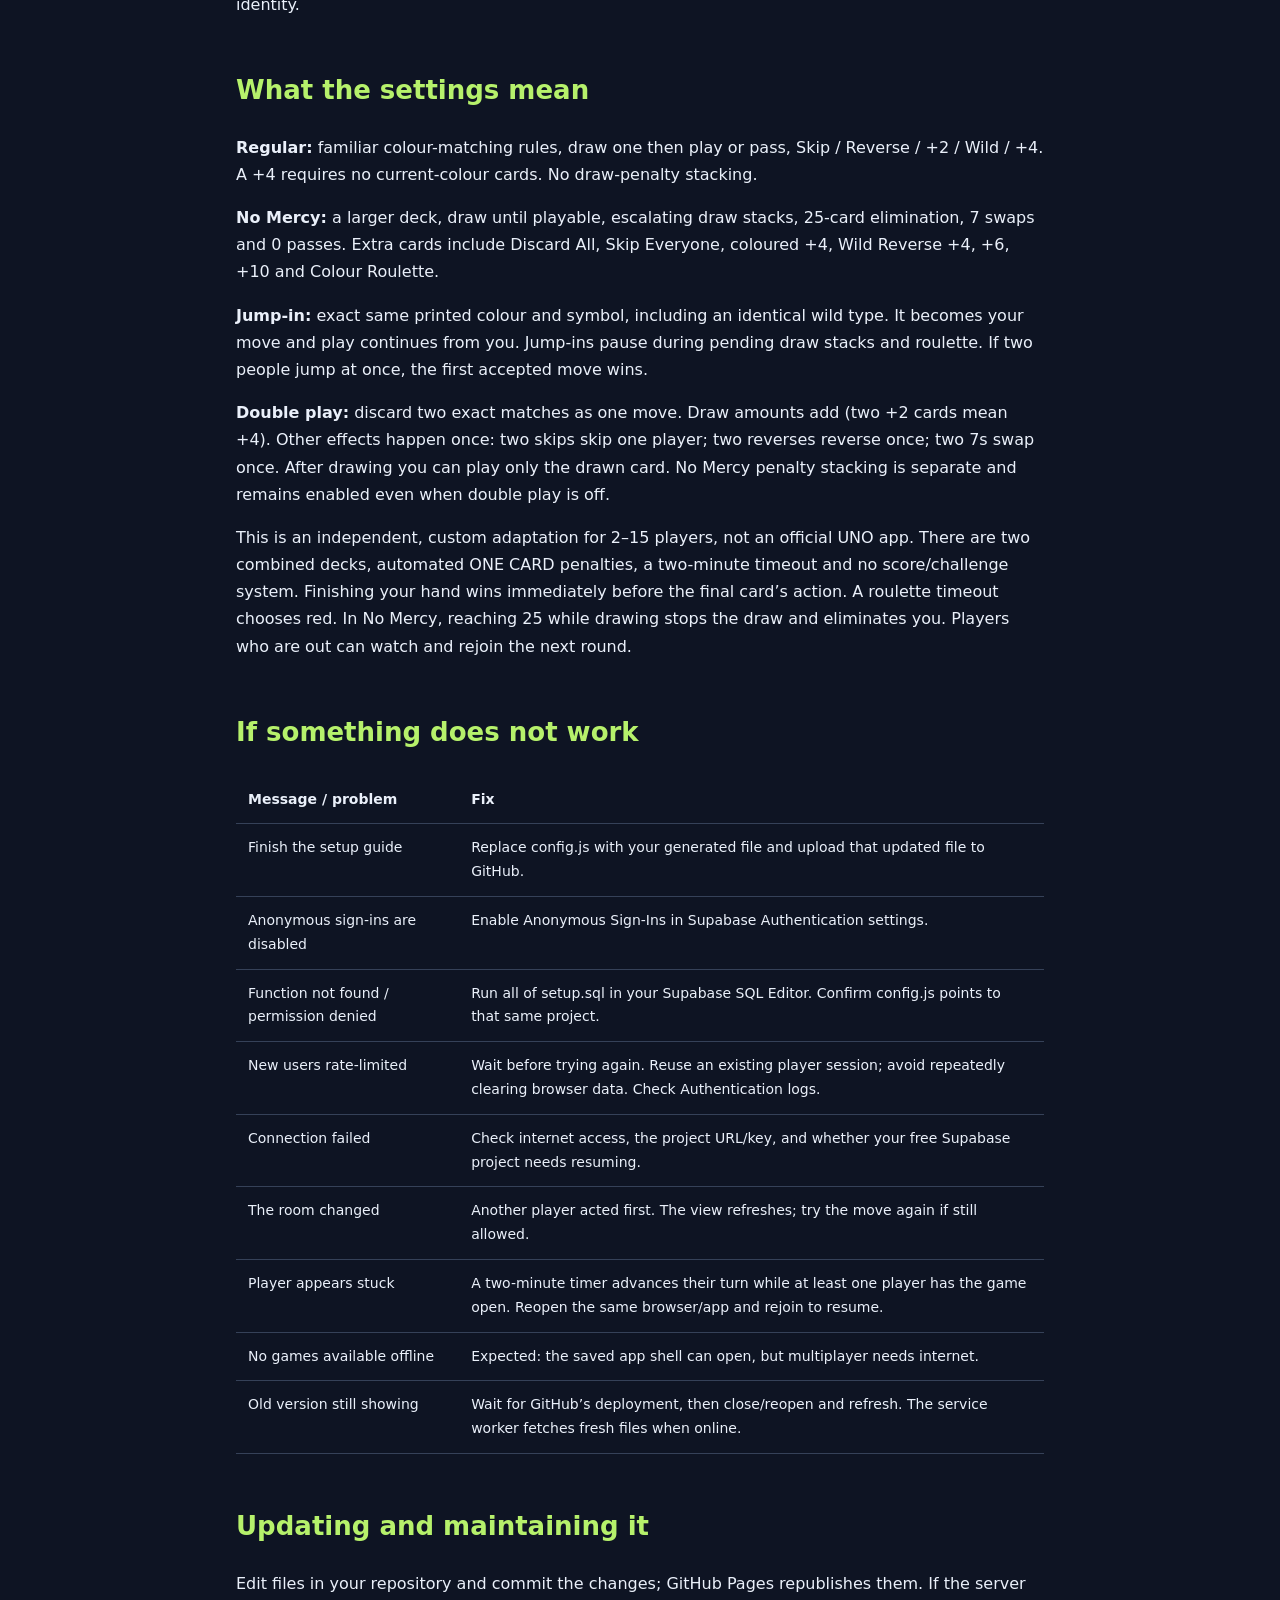
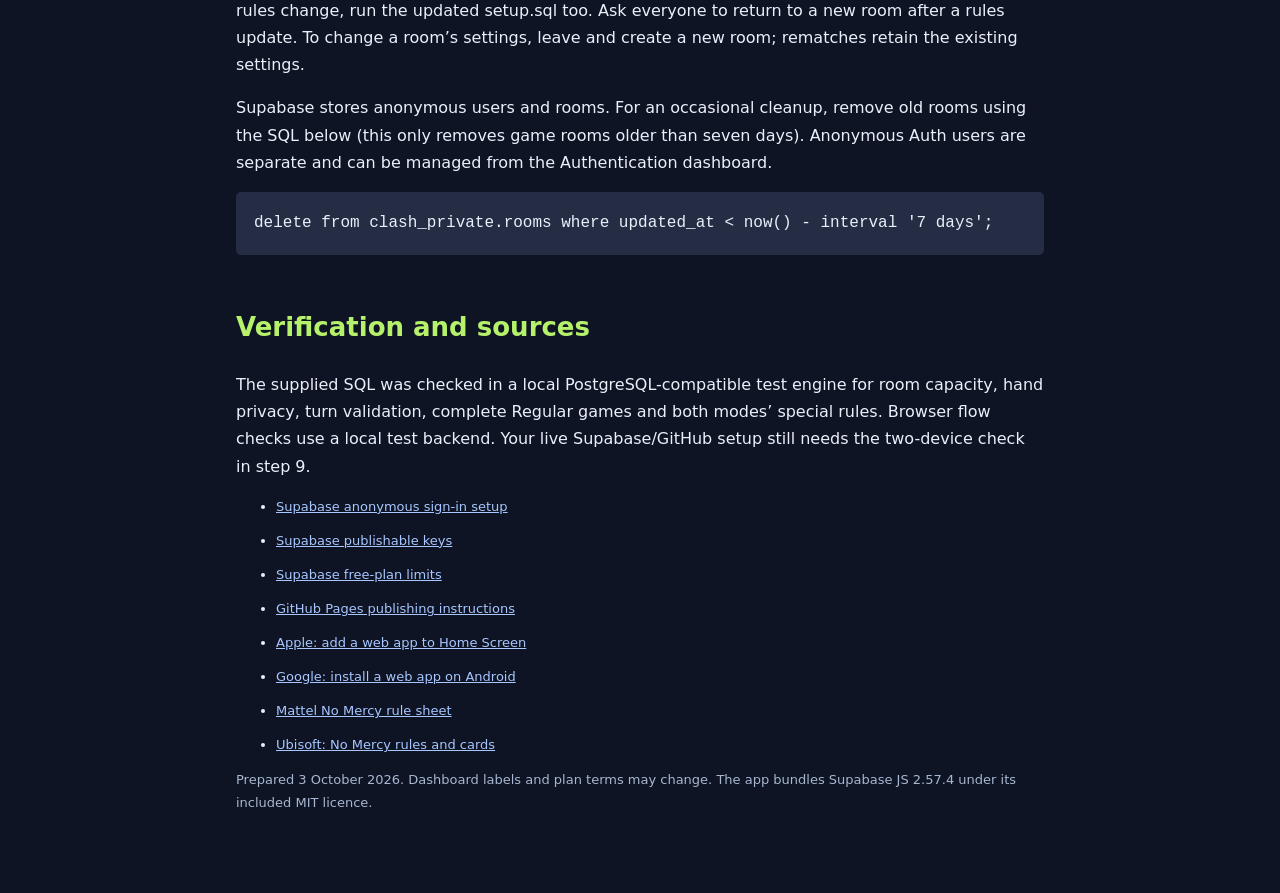
==== commit 95504aa8: "Add files via upload" ====
--- a/START-HERE.html
+++ b/START-HERE.html
@@ -1,4 +1,4 @@
-<!doctype html><html lang="en"><meta charset="utf-8"><meta name="viewport" content="width=device-width,initial-scale=1"><title>Colour Clash — Start here</title><style>*{box-sizing:border-box}body{margin:0;background:#0e1423;color:#eaf0fa;font:16px/1.7 system-ui,-apple-system,Segoe UI,sans-serif}main{max-width:860px;margin:auto;padding:50px 26px 80px}h1{font-size:clamp(32px,5vw,52px);line-height:1.12;letter-spacing:-1.5px}h2{font-size:26px;margin-top:50px;color:#b6f16b}.tag{color:#b6f16b;font-size:12px;letter-spacing:2px;font-weight:800}.lead{font-size:20px;color:#b5c2da}.note{padding:20px 24px;background:#202e32;border:1px solid #465943;border-radius:14px;margin:20px 0}a{color:#a8c6ff}li{margin:12px 0}code,pre{background:#242d43;border-radius:5px;padding:2px 6px;overflow-wrap:anywhere}pre{padding:18px;white-space:pre-wrap}button{background:#b6f16b;border:0;border-radius:9px;padding:14px 18px;font-size:15px;font-weight:750;cursor:pointer}input{display:block;width:100%;padding:14px;background:#1b2438;border:1px solid #41516d;color:white;border-radius:9px;font-size:16px}label{display:block;margin:15px 0}textarea{width:100%;height:330px;background:#080e1a;color:#d6e2fc;padding:15px;font:12px/1.6 monospace}details{margin:20px 0}table{border-collapse:collapse;width:100%;font-size:14px}td,th{border-bottom:1px solid #354158;padding:12px;text-align:left;vertical-align:top}td:first-child{min-width:140px}.small{font-size:13px;color:#a7b7d2}.sources{font-size:13px}#copied{margin-left:15px;font-size:13px}@media(max-width:500px){main{padding:30px 18px}td,th{padding:8px;font-size:12px}td:first-child{min-width:0}}</style><main><div class="tag">COLOUR CLASH · START HERE</div><h1>Your game, from folder to phone.</h1><p class="lead">An UNO-style online game for 2+ friends, with Regular / No Mercy modes, optional exact-match jump-ins and double plays.</p><div class="note"><b>Yes, Android users can play too.</b> iPhone, Android, iPad, Windows, Mac and Chromebook players use the same website link. Phones can add it to their home screens. No Mac or app-store account is needed for this web-app route. An internet connection is required.</div>
+<!doctype html><html lang="en"><meta charset="utf-8"><meta name="viewport" content="width=device-width,initial-scale=1"><title>Colour Clash — Start here</title><style>*{box-sizing:border-box}body{margin:0;background:#0e1423;color:#eaf0fa;font:16px/1.7 system-ui,-apple-system,Segoe UI,sans-serif}main{max-width:860px;margin:auto;padding:50px 26px 80px}h1{font-size:clamp(32px,5vw,52px);line-height:1.12;letter-spacing:-1.5px}h2{font-size:26px;margin-top:50px;color:#b6f16b}.tag{color:#b6f16b;font-size:12px;letter-spacing:2px;font-weight:800}.lead{font-size:20px;color:#b5c2da}.note{padding:20px 24px;background:#202e32;border:1px solid #465943;border-radius:14px;margin:20px 0}a{color:#a8c6ff}li{margin:12px 0}code,pre{background:#242d43;border-radius:5px;padding:2px 6px;overflow-wrap:anywhere}pre{padding:18px;white-space:pre-wrap}button{background:#b6f16b;border:0;border-radius:9px;padding:14px 18px;font-size:15px;font-weight:750;cursor:pointer}input{display:block;width:100%;padding:14px;background:#1b2438;border:1px solid #41516d;color:white;border-radius:9px;font-size:16px}label{display:block;margin:15px 0}textarea{width:100%;height:330px;background:#080e1a;color:#d6e2fc;padding:15px;font:12px/1.6 monospace}details{margin:20px 0}table{border-collapse:collapse;width:100%;font-size:14px}td,th{border-bottom:1px solid #354158;padding:12px;text-align:left;vertical-align:top}td:first-child{min-width:140px}.small{font-size:13px;color:#a7b7d2}.sources{font-size:13px}#copied{margin-left:15px;font-size:13px}@media(max-width:500px){main{padding:30px 18px}td,th{padding:8px;font-size:12px}td:first-child{min-width:0}}</style><main><div class="tag">COLOUR CLASH · START HERE</div><h1>Your game, from folder to phone.</h1><p class="lead">An UNO-style online game for 2–15 friends, with Regular / No Mercy modes, optional exact-match jump-ins and double plays.</p><div class="note"><b>Yes, Android users can play too.</b> iPhone, Android, iPad, Windows, Mac and Chromebook players use the same website link. Phones can add it to their home screens. No Mac or app-store account is needed for this web-app route. An internet connection is required.</div>
 <h2>1. Extract your download</h2><p>On your Windows computer, right-click <b>Colour-Clash-Online.zip</b> → <b>Extract All</b> → <b>Extract</b>. Open the extracted <b>colour-clash</b> folder. You should see <code>index.html</code>, <code>config.js</code>, <code>setup.sql</code> and the other files.</p><p>Keep this guide open while you work. You do not need to type the game code: it is already included.</p>
 <h2>2. Create your free multiplayer project</h2><ol><li>Visit <a href="https://supabase.com/dashboard" target="_blank">supabase.com/dashboard</a> and sign in (you can use GitHub).</li><li>Create an organisation if asked, on the <b>Free</b> plan. Choose <b>New project</b>.</li><li>Name it <b>Colour Clash</b>. Create and save the database password privately. Choose a nearby region, such as London if available, and create the project.</li><li>Wait for the project to finish starting.</li><li>Open <b>Authentication</b>. Find <b>Sign In / Providers</b> (sometimes labelled Providers or Sign-in settings).</li><li>Find <b>Anonymous Sign-Ins</b>, switch on <b>Allow anonymous sign-ins</b> and save. Players can then choose names without entering email addresses.</li></ol><p class="small">This package uses anonymous sign-in without a CAPTCHA widget. Supabase may rate-limit new players, especially many on one Wi-Fi network. Free-plan quotas apply, and inactive free projects may pause; resume them in the dashboard. This is a private-friends starter, not a large public matchmaking service.</p>
 <h2>3. Add the multiplayer game code</h2><ol><li>In Supabase, open <b>SQL Editor</b> → <b>New query</b>.</li><li>Click <b>Copy setup code</b> below. Paste all of it into the SQL Editor.</li><li>Click <b>Run</b>. A success message (often “Success. No rows returned”) means it worked.</li></ol><p>Use a new project for this game. The setup creates protected tables and functions; do not make its tables public or disable their security.</p><button onclick="copySQL()">Copy setup code</button><span id="copied"></span><details><summary>Show the full setup code / copy manually</summary><textarea id="sql" readonly spellcheck="false">-- Colour Clash v1. Run this WHOLE file in a NEW Supabase project&#x27;s SQL Editor.
@@ -17,17 +17,16 @@
 language sql volatile set search_path = &#x27;&#x27; as $$
  select coalesce(jsonb_agg(value order by random()), &#x27;[]&#x27;::jsonb) from jsonb_array_elements(a)
 $$;
-drop function if exists clash_private.deck(text);
-create or replace function clash_private.deck(mode text default &#x27;regular&#x27;, packs int default 1) returns jsonb
+create or replace function clash_private.deck(mode text default &#x27;regular&#x27;) returns jsonb
 language plpgsql volatile set search_path = &#x27;&#x27; as $$
 declare d jsonb := &#x27;[]&#x27;; c text; v text; copies int; k int; pack int; id int := 0; vals text[];
 begin
- for pack in 1..packs loop
+ for pack in 1..2 loop
   foreach c in array array[&#x27;red&#x27;,&#x27;yellow&#x27;,&#x27;green&#x27;,&#x27;blue&#x27;] loop
    vals:=array[&#x27;0&#x27;,&#x27;1&#x27;,&#x27;2&#x27;,&#x27;3&#x27;,&#x27;4&#x27;,&#x27;5&#x27;,&#x27;6&#x27;,&#x27;7&#x27;,&#x27;8&#x27;,&#x27;9&#x27;,&#x27;skip&#x27;,&#x27;reverse&#x27;,&#x27;+2&#x27;];
    if mode=&#x27;mercy&#x27; then vals:=vals || array[&#x27;+4&#x27;,&#x27;skipall&#x27;,&#x27;discard&#x27;]; end if;
    foreach v in array vals loop
-    copies:=case when mode=&#x27;regular&#x27; and v=&#x27;0&#x27; then 1 when mode=&#x27;mercy&#x27; and v in (&#x27;skip&#x27;,&#x27;reverse&#x27;,&#x27;+2&#x27;,&#x27;discard&#x27;) then 3 else 2 end;
+    copies:=case when mode=&#x27;regular&#x27; and v=&#x27;0&#x27; then 1 when v=&#x27;discard&#x27; then 3 else 2 end;
     for k in 1..copies loop
      id:=id+1; d:=d || jsonb_build_array(jsonb_build_object(&#x27;id&#x27;,id,&#x27;color&#x27;,c,&#x27;value&#x27;,v));
     end loop;
@@ -35,7 +34,7 @@
   end loop;
   vals:=case when mode=&#x27;mercy&#x27; then array[&#x27;reverse4&#x27;,&#x27;+6&#x27;,&#x27;+10&#x27;,&#x27;roulette&#x27;] else array[&#x27;wild&#x27;,&#x27;+4&#x27;] end;
   foreach v in array vals loop
-   copies:=case when mode=&#x27;mercy&#x27; and v in (&#x27;reverse4&#x27;,&#x27;roulette&#x27;) then 8 else 4 end;
+   copies:=case when mode=&#x27;mercy&#x27; then case when v=&#x27;roulette&#x27; then 12 else 8 end else 4 end;
    for k in 1..copies loop
     id:=id+1; d:=d || jsonb_build_array(jsonb_build_object(&#x27;id&#x27;,id,&#x27;color&#x27;,&#x27;wild&#x27;,&#x27;value&#x27;,v));
    end loop;
@@ -62,28 +61,15 @@
 end $$;
 create or replace function clash_private.draw(s jsonb, seat int, amount int) returns jsonb
 language plpgsql volatile set search_path = &#x27;&#x27; as $$
-declare d jsonb:=s-&gt;&#x27;deck&#x27;; pile jsonb:=s-&gt;&#x27;pile&#x27;; h jsonb:=s-&gt;&#x27;players&#x27;-&gt;seat-&gt;&#x27;hand&#x27;; k int; retired jsonb:=coalesce(s-&gt;&#x27;retired&#x27;,&#x27;[]&#x27;::jsonb); fresh jsonb; first_id int; max_id int;
- elimination boolean:=s-&gt;&#x27;settings&#x27;-&gt;&gt;&#x27;mode&#x27;=&#x27;mercy&#x27; and coalesce((s-&gt;&#x27;settings&#x27;-&gt;&gt;&#x27;eliminate25&#x27;)::boolean,false);
+declare d jsonb:=s-&gt;&#x27;deck&#x27;; pile jsonb:=s-&gt;&#x27;pile&#x27;; h jsonb:=s-&gt;&#x27;players&#x27;-&gt;seat-&gt;&#x27;hand&#x27;; k int; retired jsonb:=coalesce(s-&gt;&#x27;retired&#x27;,&#x27;[]&#x27;::jsonb);
 begin
  for k in 1..amount loop
-  exit when elimination and jsonb_array_length(h)&gt;=25;
+  exit when s-&gt;&#x27;settings&#x27;-&gt;&gt;&#x27;mode&#x27;=&#x27;mercy&#x27; and jsonb_array_length(h)&gt;=25;
   if jsonb_array_length(d)=0 then
    d:=clash_private.shuffle((pile - (jsonb_array_length(pile)-1)) || retired); retired:=&#x27;[]&#x27;;
    if jsonb_array_length(pile)&gt;0 then pile:=jsonb_build_array(pile-&gt;(jsonb_array_length(pile)-1)); end if;
   end if;
-  if jsonb_array_length(d)=0 then
-   -- Everybody may be holding the remaining cards when elimination is off.
-   -- Add one WHOLE base deck, with fresh IDs, instead of truncating a penalty.
-   select coalesce(max((x-&gt;&gt;&#x27;id&#x27;)::int),0) into max_id from (
-    select value x from jsonb_array_elements(coalesce(s-&gt;&#x27;deck&#x27;,&#x27;[]&#x27;) || coalesce(s-&gt;&#x27;pile&#x27;,&#x27;[]&#x27;) || coalesce(s-&gt;&#x27;retired&#x27;,&#x27;[]&#x27;) || h)
-    union all select card from jsonb_array_elements(s-&gt;&#x27;players&#x27;) p cross join lateral jsonb_array_elements(p-&gt;&#x27;hand&#x27;) card
-   ) all_cards;
-   first_id:=greatest(coalesce((s-&gt;&gt;&#x27;nextCardId&#x27;)::int,1),max_id+1);
-   fresh:=clash_private.deck(s-&gt;&#x27;settings&#x27;-&gt;&gt;&#x27;mode&#x27;,1);
-   select jsonb_agg(jsonb_set(value,&#x27;{id}&#x27;,to_jsonb((value-&gt;&gt;&#x27;id&#x27;)::int+first_id-1)) order by ordinality) into d from jsonb_array_elements(fresh) with ordinality;
-   s:=jsonb_set(s,&#x27;{nextCardId}&#x27;,to_jsonb(first_id+jsonb_array_length(fresh)));
-   s:=jsonb_set(s,&#x27;{deckCopies}&#x27;,to_jsonb(coalesce((s-&gt;&gt;&#x27;deckCopies&#x27;)::int,1)+1));
-  end if;
+  exit when jsonb_array_length(d)=0;
   h:=h || jsonb_build_array(d-&gt;0); d:=d-0;
  end loop;
  s:=jsonb_set(s,&#x27;{deck}&#x27;,d); s:=jsonb_set(s,&#x27;{pile}&#x27;,pile); s:=jsonb_set(s,&#x27;{retired}&#x27;,retired);
@@ -101,7 +87,7 @@
 language plpgsql set search_path = &#x27;&#x27; as $$
 declare i int; ps jsonb; retired jsonb:=coalesce(s-&gt;&#x27;retired&#x27;,&#x27;[]&#x27;); active int;
 begin
- if s-&gt;&#x27;settings&#x27;-&gt;&gt;&#x27;mode&#x27;=&#x27;mercy&#x27; and coalesce((s-&gt;&#x27;settings&#x27;-&gt;&gt;&#x27;eliminate25&#x27;)::boolean,false) then
+ if s-&gt;&#x27;settings&#x27;-&gt;&gt;&#x27;mode&#x27;=&#x27;mercy&#x27; then
   for i in 0..jsonb_array_length(s-&gt;&#x27;players&#x27;)-1 loop
    if jsonb_array_length(s-&gt;&#x27;players&#x27;-&gt;i-&gt;&#x27;hand&#x27;)&gt;=25 and not coalesce((s-&gt;&#x27;players&#x27;-&gt;i-&gt;&gt;&#x27;out&#x27;)::boolean,false) then
     retired:=retired || (s-&gt;&#x27;players&#x27;-&gt;i-&gt;&#x27;hand&#x27;);
@@ -141,14 +127,13 @@
   &#x27;players&#x27;,ps,&#x27;hand&#x27;,mine,&#x27;turn&#x27;,s-&gt;&#x27;turn&#x27;,&#x27;direction&#x27;,s-&gt;&#x27;direction&#x27;,&#x27;color&#x27;,s-&gt;&#x27;color&#x27;,
   &#x27;top&#x27;,(s-&gt;&#x27;pile&#x27;)-&gt;(jsonb_array_length(s-&gt;&#x27;pile&#x27;)-1),
   &#x27;drawn&#x27;,case when s-&gt;&#x27;players&#x27;-&gt;((s-&gt;&gt;&#x27;turn&#x27;)::int)-&gt;&gt;&#x27;id&#x27;=uid::text then s-&gt;&#x27;drawn&#x27; else &#x27;null&#x27;::jsonb end,
-  &#x27;skipJump&#x27;,s-&gt;&#x27;skipJump&#x27;,&#x27;pending&#x27;,s-&gt;&#x27;pending&#x27;,&#x27;minimum&#x27;,s-&gt;&#x27;minimum&#x27;,&#x27;roulette&#x27;,s-&gt;&#x27;roulette&#x27;,&#x27;winner&#x27;,s-&gt;&#x27;winner&#x27;,
-  &#x27;deckCopies&#x27;,coalesce(s-&gt;&#x27;deckCopies&#x27;,&#x27;0&#x27;::jsonb),&#x27;message&#x27;,s-&gt;&gt;&#x27;message&#x27;,&#x27;deadline&#x27;,s-&gt;&#x27;deadline&#x27;,&#x27;serverTime&#x27;,extract(epoch from clock_timestamp()));
+  &#x27;pending&#x27;,s-&gt;&#x27;pending&#x27;,&#x27;minimum&#x27;,s-&gt;&#x27;minimum&#x27;,&#x27;roulette&#x27;,s-&gt;&#x27;roulette&#x27;,&#x27;winner&#x27;,s-&gt;&#x27;winner&#x27;,
+  &#x27;message&#x27;,s-&gt;&gt;&#x27;message&#x27;,&#x27;deadline&#x27;,s-&gt;&#x27;deadline&#x27;,&#x27;serverTime&#x27;,extract(epoch from clock_timestamp()));
 end $$;
 -- Remove the old prototype overload if updating an earlier copy.
 drop function if exists public.clash_enter(text,text);
-drop function if exists public.clash_enter(text,text,text,boolean,boolean);
 create or replace function public.clash_enter(p_name text, p_code text default null, p_mode text default &#x27;regular&#x27;,
- p_jump boolean default false, p_double boolean default false, p_elimination boolean default false) returns jsonb
+ p_jump boolean default false, p_double boolean default false) returns jsonb
 language plpgsql security definer set search_path = &#x27;&#x27; as $$
 declare uid uuid:=auth.uid(); r clash_private.rooms; c text; s jsonb; nm text:=left(trim(p_name),20); ps jsonb;
 begin
@@ -164,8 +149,8 @@
    exit when not exists(select 1 from clash_private.rooms where code=c);
   end loop;
   s:=jsonb_build_object(&#x27;phase&#x27;,&#x27;lobby&#x27;,&#x27;players&#x27;,jsonb_build_array(jsonb_build_object(&#x27;id&#x27;,uid,&#x27;name&#x27;,nm,&#x27;hand&#x27;,&#x27;[]&#x27;::jsonb,&#x27;out&#x27;,false,&#x27;left&#x27;,false)),
-    &#x27;settings&#x27;,jsonb_build_object(&#x27;mode&#x27;,p_mode,&#x27;jump&#x27;,coalesce(p_jump,false),&#x27;double&#x27;,coalesce(p_double,false),&#x27;eliminate25&#x27;,p_mode=&#x27;mercy&#x27; and coalesce(p_elimination,false)),
-    &#x27;deck&#x27;,&#x27;[]&#x27;::jsonb,&#x27;pile&#x27;,&#x27;[]&#x27;::jsonb,&#x27;retired&#x27;,&#x27;[]&#x27;::jsonb,&#x27;turn&#x27;,0,&#x27;direction&#x27;,1,&#x27;drawn&#x27;,null,&#x27;skipJump&#x27;,null,&#x27;pending&#x27;,0,&#x27;minimum&#x27;,0,&#x27;roulette&#x27;,false,&#x27;message&#x27;,nm || &#x27; opened the room.&#x27;);
+    &#x27;settings&#x27;,jsonb_build_object(&#x27;mode&#x27;,p_mode,&#x27;jump&#x27;,coalesce(p_jump,false),&#x27;double&#x27;,coalesce(p_double,false)),
+    &#x27;deck&#x27;,&#x27;[]&#x27;::jsonb,&#x27;pile&#x27;,&#x27;[]&#x27;::jsonb,&#x27;retired&#x27;,&#x27;[]&#x27;::jsonb,&#x27;turn&#x27;,0,&#x27;direction&#x27;,1,&#x27;drawn&#x27;,null,&#x27;pending&#x27;,0,&#x27;minimum&#x27;,0,&#x27;roulette&#x27;,false,&#x27;message&#x27;,nm || &#x27; opened the room.&#x27;);
   insert into clash_private.rooms(code,host,state) values(c,uid,s);
  else
   c:=upper(trim(p_code)); select * into r from clash_private.rooms where code=c for update;
@@ -173,6 +158,7 @@
   s:=r.state; ps:=s-&gt;&#x27;players&#x27;;
   if exists(select 1 from jsonb_array_elements(ps) p where p-&gt;&gt;&#x27;id&#x27;=uid::text and not coalesce((p-&gt;&gt;&#x27;left&#x27;)::boolean,false)) then return public.clash_state(c); end if;
   if s-&gt;&gt;&#x27;phase&#x27;&lt;&gt;&#x27;lobby&#x27; then raise exception &#x27;Game already started. Ask the host to return to the lobby after this round.&#x27;; end if;
+  if jsonb_array_length(ps)&gt;=15 then raise exception &#x27;This room is full (15 players).&#x27;; end if;
   s:=jsonb_set(s,&#x27;{players}&#x27;,ps || jsonb_build_array(jsonb_build_object(&#x27;id&#x27;,uid,&#x27;name&#x27;,nm,&#x27;hand&#x27;,&#x27;[]&#x27;::jsonb,&#x27;out&#x27;,false,&#x27;left&#x27;,false)));
   s:=jsonb_set(s,&#x27;{message}&#x27;,to_jsonb(nm || &#x27; joined.&#x27;));
   update clash_private.rooms set state=s,version=version+1,updated_at=now() where code=c;
@@ -187,12 +173,12 @@
 language plpgsql security definer set search_path = &#x27;&#x27; as $$
 declare uid uuid:=auth.uid(); r clash_private.rooms; s jsonb; ps jsonb; h jsonb; oldhands jsonb; card jsonb; topcard jsonb; extras jsonb; item jsonb;
  seat int; n int; i int; j int; target int; steps int:=1; amount int:=0; before_count int; picked int; copies int:=1; idx int; jump boolean:=false;
- nm text; val text; msg text; mode text; advance boolean:=false; turnseat int; countbefore int; timeout boolean:=false; elimination boolean:=false; packs int;
+ nm text; val text; msg text; mode text; advance boolean:=false; turnseat int; countbefore int; timeout boolean:=false;
 begin
  if uid is null then raise exception &#x27;Please reconnect.&#x27;; end if;
  select * into r from clash_private.rooms where code=upper(trim(p_code)) for update;
  if not found then raise exception &#x27;Room no longer exists.&#x27;; end if;
- s:=r.state; ps:=s-&gt;&#x27;players&#x27;; n:=jsonb_array_length(ps); mode:=s-&gt;&#x27;settings&#x27;-&gt;&gt;&#x27;mode&#x27;; elimination:=mode=&#x27;mercy&#x27; and coalesce((s-&gt;&#x27;settings&#x27;-&gt;&gt;&#x27;eliminate25&#x27;)::boolean,false);
+ s:=r.state; ps:=s-&gt;&#x27;players&#x27;; n:=jsonb_array_length(ps); mode:=s-&gt;&#x27;settings&#x27;-&gt;&gt;&#x27;mode&#x27;;
  for i in 0..n-1 loop if ps-&gt;i-&gt;&gt;&#x27;id&#x27;=uid::text and not coalesce((ps-&gt;i-&gt;&gt;&#x27;left&#x27;)::boolean,false) then seat:=i; end if; end loop;
  if seat is null then raise exception &#x27;Join this room first.&#x27;; end if;
  if p_version is distinct from r.version then raise exception &#x27;The room changed. Try again.&#x27;; end if;
@@ -221,28 +207,17 @@
   if uid&lt;&gt;r.host or s-&gt;&gt;&#x27;phase&#x27;&lt;&gt;&#x27;finished&#x27; then raise exception &#x27;Only the host can reopen a finished game.&#x27;; end if;
   select coalesce(jsonb_agg(jsonb_set(jsonb_set(p,&#x27;{hand}&#x27;,&#x27;[]&#x27;),&#x27;{out}&#x27;,&#x27;false&#x27;)),&#x27;[]&#x27;) into ps from jsonb_array_elements(ps) p where not coalesce((p-&gt;&gt;&#x27;left&#x27;)::boolean,false);
   s:=jsonb_set(s,&#x27;{players}&#x27;,ps); s:=jsonb_set(s,&#x27;{phase}&#x27;,&#x27;&quot;lobby&quot;&#x27;);
-  s:=s || jsonb_build_object(&#x27;deck&#x27;,&#x27;[]&#x27;::jsonb,&#x27;pile&#x27;,&#x27;[]&#x27;::jsonb,&#x27;retired&#x27;,&#x27;[]&#x27;::jsonb,&#x27;turn&#x27;,0,&#x27;drawn&#x27;,null,&#x27;skipJump&#x27;,null,&#x27;pending&#x27;,0,&#x27;minimum&#x27;,0,&#x27;roulette&#x27;,false);
+  s:=s || jsonb_build_object(&#x27;deck&#x27;,&#x27;[]&#x27;::jsonb,&#x27;pile&#x27;,&#x27;[]&#x27;::jsonb,&#x27;retired&#x27;,&#x27;[]&#x27;::jsonb,&#x27;turn&#x27;,0,&#x27;drawn&#x27;,null,&#x27;pending&#x27;,0,&#x27;minimum&#x27;,0,&#x27;roulette&#x27;,false);
   s:=s-&#x27;winner&#x27;-&#x27;deadline&#x27;; msg:=&#x27;Lobby open. Invite friends or start again.&#x27;;
- elsif p_action=&#x27;reorder&#x27; then
-  if uid&lt;&gt;r.host then raise exception &#x27;Only the host can change the starting order.&#x27;; end if;
-  if s-&gt;&gt;&#x27;phase&#x27;&lt;&gt;&#x27;lobby&#x27; then raise exception &#x27;Starting order can only be changed in the lobby.&#x27;; end if;
-  if p_card is null or p_card&lt;0 or p_card&gt;=n then raise exception &#x27;Choose a valid position in the order.&#x27;; end if;
-  select value,(ordinality-1)::int into item,idx from jsonb_array_elements(ps) with ordinality where value-&gt;&gt;&#x27;id&#x27;=p_target;
-  if item is null then raise exception &#x27;That player is no longer in the room.&#x27;; end if;
-  ps:=ps-idx; ps:=jsonb_insert(ps,array[p_card::text],item);
-  s:=jsonb_set(s,&#x27;{players}&#x27;,ps); s:=jsonb_set(s,&#x27;{turn}&#x27;,&#x27;0&#x27;);
-  msg:=&#x27;Host updated the order. &#x27; || (ps-&gt;0-&gt;&gt;&#x27;name&#x27;) || &#x27; will start.&#x27;;
  elsif p_action=&#x27;start&#x27; then
   if uid&lt;&gt;r.host then raise exception &#x27;Only the host can start.&#x27;; end if;
   if s-&gt;&gt;&#x27;phase&#x27;&lt;&gt;&#x27;lobby&#x27; then raise exception &#x27;Return to the lobby first.&#x27;; end if;
   if n&lt;2 then raise exception &#x27;You need at least two players.&#x27;; end if;
-  packs:=greatest(1,ceil((n::numeric*14+1)/(case when mode=&#x27;mercy&#x27; then 168 else 108 end))::int);
-  s:=jsonb_set(s,&#x27;{deck}&#x27;,clash_private.deck(mode,packs));
-  s:=jsonb_set(s,&#x27;{deckCopies}&#x27;,to_jsonb(packs)); s:=jsonb_set(s,&#x27;{nextCardId}&#x27;,to_jsonb(jsonb_array_length(s-&gt;&#x27;deck&#x27;)+1)); s:=jsonb_set(s,&#x27;{pile}&#x27;,&#x27;[]&#x27;); s:=jsonb_set(s,&#x27;{retired}&#x27;,&#x27;[]&#x27;);
+  s:=jsonb_set(s,&#x27;{deck}&#x27;,clash_private.deck(mode)); s:=jsonb_set(s,&#x27;{pile}&#x27;,&#x27;[]&#x27;); s:=jsonb_set(s,&#x27;{retired}&#x27;,&#x27;[]&#x27;);
   for i in 0..n-1 loop s:=jsonb_set(s,array[&#x27;players&#x27;,i::text,&#x27;hand&#x27;],&#x27;[]&#x27;); s:=clash_private.draw(s,i,7); end loop;
   select value,(ordinality-1)::int into card,idx from jsonb_array_elements(s-&gt;&#x27;deck&#x27;) with ordinality where value-&gt;&gt;&#x27;value&#x27; ~ &#x27;^[0-9]$&#x27; limit 1;
   s:=jsonb_set(s,&#x27;{deck}&#x27;,(s-&gt;&#x27;deck&#x27;)-idx); s:=jsonb_set(s,&#x27;{pile}&#x27;,jsonb_build_array(card));
-  s:=s || jsonb_build_object(&#x27;color&#x27;,card-&gt;&gt;&#x27;color&#x27;,&#x27;phase&#x27;,&#x27;playing&#x27;,&#x27;turn&#x27;,0,&#x27;direction&#x27;,1,&#x27;drawn&#x27;,null,&#x27;skipJump&#x27;,null,&#x27;pending&#x27;,0,&#x27;minimum&#x27;,0,&#x27;roulette&#x27;,false,&#x27;deadline&#x27;,extract(epoch from clock_timestamp())+120);
+  s:=s || jsonb_build_object(&#x27;color&#x27;,card-&gt;&gt;&#x27;color&#x27;,&#x27;phase&#x27;,&#x27;playing&#x27;,&#x27;turn&#x27;,floor(random()*n)::int,&#x27;direction&#x27;,1,&#x27;drawn&#x27;,null,&#x27;pending&#x27;,0,&#x27;minimum&#x27;,0,&#x27;roulette&#x27;,false,&#x27;deadline&#x27;,extract(epoch from clock_timestamp())+120);
   s:=s-&#x27;winner&#x27;; msg:=&#x27;Cards dealt. Let’s play!&#x27;;
  else
   if s-&gt;&gt;&#x27;phase&#x27;&lt;&gt;&#x27;playing&#x27; then raise exception &#x27;The game is not running.&#x27;; end if;
@@ -260,7 +235,6 @@
    if card is null then raise exception &#x27;That card is not in your hand.&#x27;; end if;
    jump:=seat&lt;&gt;turnseat;
    if jump then
-    if s-&gt;&gt;&#x27;skipJump&#x27;=uid::text then raise exception &#x27;Taking a draw penalty ends your turn. Wait for another card to be played before jumping in.&#x27;; end if;
     if not coalesce((s-&gt;&#x27;settings&#x27;-&gt;&gt;&#x27;jump&#x27;)::boolean,false) or card-&gt;&gt;&#x27;color&#x27;&lt;&gt;topcard-&gt;&gt;&#x27;color&#x27; or card-&gt;&gt;&#x27;value&#x27;&lt;&gt;topcard-&gt;&gt;&#x27;value&#x27; then raise exception &#x27;Wait for your turn, or jump in with an exact matching card.&#x27;; end if;
     if (s-&gt;&gt;&#x27;roulette&#x27;)::boolean or (s-&gt;&gt;&#x27;pending&#x27;)::int&gt;0 then raise exception &#x27;Resolve the draw penalty before jumping in.&#x27;; end if;
    elsif s-&gt;&gt;&#x27;drawn&#x27; is not null and (s-&gt;&gt;&#x27;drawn&#x27;)::int&lt;&gt;p_card then raise exception &#x27;You can only play the card you just drew.&#x27;;
@@ -281,7 +255,6 @@
     if idx is null then raise exception &#x27;You need two identical cards (same colour and symbol).&#x27;; end if;
     s:=jsonb_set(s,&#x27;{pile}&#x27;,(s-&gt;&#x27;pile&#x27;) || jsonb_build_array(h-&gt;idx)); h:=h-idx; copies:=2;
    end if;
-   s:=jsonb_set(s,&#x27;{skipJump}&#x27;,&#x27;null&#x27;);
    s:=jsonb_set(s,&#x27;{turn}&#x27;,to_jsonb(seat));
    if mode=&#x27;mercy&#x27; and val=&#x27;discard&#x27; then
     select coalesce(jsonb_agg(value),&#x27;[]&#x27;) into extras from jsonb_array_elements(h) where value-&gt;&gt;&#x27;color&#x27;=card-&gt;&gt;&#x27;color&#x27;;
@@ -304,7 +277,6 @@
       s:=jsonb_set(s,&#x27;{pending}&#x27;,to_jsonb((s-&gt;&gt;&#x27;pending&#x27;)::int+amount*copies)); s:=jsonb_set(s,&#x27;{minimum}&#x27;,to_jsonb(amount));
      else
       target:=clash_private.next_seat(s); s:=clash_private.draw(s,target,amount*copies); steps:=2;
-      s:=jsonb_set(s,&#x27;{skipJump}&#x27;,ps-&gt;target-&gt;&#x27;id&#x27;);
       msg:=msg || &#x27; &#x27; || (ps-&gt;target-&gt;&gt;&#x27;name&#x27;) || &#x27; draws &#x27; || amount*copies || &#x27; and misses a turn.&#x27;;
      end if;
     end if;
@@ -338,18 +310,17 @@
     if not timeout and p_action&lt;&gt;&#x27;roulette&#x27; then raise exception &#x27;Choose a roulette colour first.&#x27;; end if;
     if timeout then p_color:=&#x27;red&#x27;; end if;
     if p_color is null or p_color not in (&#x27;red&#x27;,&#x27;yellow&#x27;,&#x27;green&#x27;,&#x27;blue&#x27;) then raise exception &#x27;Choose a colour.&#x27;; end if;
-    loop
+    for j in 1..336 loop
      before_count:=jsonb_array_length(s-&gt;&#x27;players&#x27;-&gt;seat-&gt;&#x27;hand&#x27;); s:=clash_private.draw(s,seat,1); h:=s-&gt;&#x27;players&#x27;-&gt;seat-&gt;&#x27;hand&#x27;;
      exit when jsonb_array_length(h)=before_count;
      card:=h-&gt;(jsonb_array_length(h)-1);
-     exit when card-&gt;&gt;&#x27;color&#x27;=p_color or (elimination and jsonb_array_length(h)&gt;=25);
+     exit when card-&gt;&gt;&#x27;color&#x27;=p_color or jsonb_array_length(h)&gt;=25;
     end loop;
-    s:=jsonb_set(s,&#x27;{color}&#x27;,to_jsonb(p_color)); s:=jsonb_set(s,&#x27;{roulette}&#x27;,&#x27;false&#x27;); s:=jsonb_set(s,&#x27;{skipJump}&#x27;,ps-&gt;seat-&gt;&#x27;id&#x27;);
+    s:=jsonb_set(s,&#x27;{color}&#x27;,to_jsonb(p_color)); s:=jsonb_set(s,&#x27;{roulette}&#x27;,&#x27;false&#x27;);
     msg:=nm || &#x27; chose &#x27; || p_color || &#x27; and drew &#x27; || (jsonb_array_length(h)-countbefore) || &#x27; in roulette.&#x27;; advance:=true;
    elsif (s-&gt;&gt;&#x27;pending&#x27;)::int&gt;0 then
     if not timeout and p_action&lt;&gt;&#x27;draw&#x27; then raise exception &#x27;Stack a draw card or take the penalty.&#x27;; end if;
     amount:=(s-&gt;&gt;&#x27;pending&#x27;)::int; s:=clash_private.draw(s,seat,amount);
-    s:=jsonb_set(s,&#x27;{skipJump}&#x27;,ps-&gt;seat-&gt;&#x27;id&#x27;);
     s:=jsonb_set(s,&#x27;{pending}&#x27;,&#x27;0&#x27;); s:=jsonb_set(s,&#x27;{minimum}&#x27;,&#x27;0&#x27;); msg:=nm || &#x27; took a +&#x27; || amount || &#x27; penalty.&#x27;; advance:=true;
    elsif timeout then
     if s-&gt;&gt;&#x27;drawn&#x27; is null then s:=clash_private.draw(s,seat,1); end if;
@@ -357,15 +328,15 @@
    elsif p_action=&#x27;draw&#x27; then
     if s-&gt;&gt;&#x27;drawn&#x27; is not null then raise exception &#x27;You already drew. Play that card or pass.&#x27;; end if;
     if mode=&#x27;mercy&#x27; and exists(select 1 from jsonb_array_elements(h) x where clash_private.matches(x,s)) then raise exception &#x27;You have a playable card. Play it instead of drawing.&#x27;; end if;
-    loop
+    for j in 1..336 loop
      before_count:=jsonb_array_length(s-&gt;&#x27;players&#x27;-&gt;seat-&gt;&#x27;hand&#x27;); s:=clash_private.draw(s,seat,1); h:=s-&gt;&#x27;players&#x27;-&gt;seat-&gt;&#x27;hand&#x27;;
      if jsonb_array_length(h)=before_count then advance:=true; exit; end if;
      card:=h-&gt;(jsonb_array_length(h)-1);
-     exit when mode=&#x27;regular&#x27; or clash_private.matches(card,s) or (elimination and jsonb_array_length(h)&gt;=25);
+     exit when mode=&#x27;regular&#x27; or clash_private.matches(card,s) or jsonb_array_length(h)&gt;=25;
     end loop;
     s:=jsonb_set(s,&#x27;{drawn}&#x27;,coalesce(card-&gt;&#x27;id&#x27;,&#x27;null&#x27;::jsonb));
     msg:=nm || &#x27; drew &#x27; || (jsonb_array_length(h)-countbefore) || &#x27; card(s).&#x27;;
-    if elimination and jsonb_array_length(h)&gt;=25 then advance:=true; end if;
+    if mode=&#x27;mercy&#x27; and jsonb_array_length(h)&gt;=25 then advance:=true; end if;
    elsif p_action=&#x27;pass&#x27; then
     if s-&gt;&gt;&#x27;drawn&#x27; is null then raise exception &#x27;Draw a card before passing.&#x27;; end if;
     if mode=&#x27;mercy&#x27; and exists(select 1 from jsonb_array_elements(h) x where (x-&gt;&gt;&#x27;id&#x27;)::int=(s-&gt;&gt;&#x27;drawn&#x27;)::int and clash_private.matches(x,s)) then raise exception &#x27;In No Mercy, you must play the matching card you drew.&#x27;; end if;
@@ -386,10 +357,10 @@
 end $$;
 revoke all on all functions in schema clash_private from public, anon, authenticated;
 revoke all on function public.clash_state(text) from public, anon;
-revoke all on function public.clash_enter(text,text,text,boolean,boolean,boolean) from public, anon;
+revoke all on function public.clash_enter(text,text,text,boolean,boolean) from public, anon;
 revoke all on function public.clash_action(text,int,text,int,text,boolean,boolean,text) from public, anon;
 grant execute on function public.clash_state(text) to authenticated;
-grant execute on function public.clash_enter(text,text,text,boolean,boolean,boolean) to authenticated;
+grant execute on function public.clash_enter(text,text,text,boolean,boolean) to authenticated;
 grant execute on function public.clash_action(text,int,text,int,text,boolean,boolean,text) to authenticated;
 commit;
 </textarea></details>
@@ -398,8 +369,8 @@
 <h2>6. Turn on the website</h2><ol><li>In the repository, open <b>Settings → Pages</b>.</li><li>Under Build and deployment, set <b>Source → Deploy from a branch</b>.</li><li>Choose branch <b>main</b> and folder <b>/ (root)</b>, then <b>Save</b>.</li><li>Wait for GitHub to publish. It can take several minutes. Refresh the Pages settings page and look for the website address / <b>Visit site</b>.</li><li>Open that address. It normally has the form <code>https://YOUR-USERNAME.github.io/colour-clash/</code>. Use your actual link, not this example.</li></ol><p>If you see 404, check that the latest Pages deployment has finished, the repository is public, and index.html is directly in the publishing folder. The Actions tab shows deployment failures.</p>
 <h2>7. Add it to an iPhone home screen</h2><ol><li>Send yourself your website link and open it in <b>Safari</b>.</li><li>Tap <b>Share</b> (the square with an upward arrow; it may be inside the More menu).</li><li>Choose <b>Add to Home Screen</b>. If it is missing, scroll down and use <b>Edit Actions</b> to add it.</li><li>Enable <b>Open as Web App</b> if shown, then tap <b>Add</b>.</li><li>Close Safari and open <b>Colour Clash</b> from its new home-screen icon.</li></ol><p><b>Install before joining a room.</b> Safari and the installed app may use different anonymous player sessions. Keep using the same app or browser for a match.</p>
 <h2>8. Add it to an Android home screen</h2><ol><li>Open the same website address in <b>Chrome</b>.</li><li>Tap <b>⋮</b> → <b>Add to home screen</b> or <b>Install app</b>.</li><li>Confirm <b>Install / Add</b>. Alternatively, use the game’s Install app button if Chrome offers it.</li><li>Open the new icon to play.</li></ol><p>Samsung and other Android phones can play with iPhones. Friends on computers just open the link; they do not have to install anything.</p>
-<h2>9. Start your first game</h2><ol><li>The host opens the game, enters a name and chooses the <b>Room settings</b>: Regular or No Mercy, Jump-in on/off, Double play on/off, and optional 25-card elimination in No Mercy (off by default).</li><li>Click <b>Create a room</b>. Share the eight-character room code or use <b>Copy invite</b>.</li><li>Everyone else opens the website, enters their name and room code, and clicks <b>Join</b>. Their own creation settings do not override the host’s.</li><li>When 2+ players have joined, the host uses the arrows below the players to choose their starting order, then clicks <b>Deal the cards</b>. Player 1 starts.</li><li>The room’s rules appear above the players. Use <b>How to play</b> for the controls. For double play, tick <b>Play two</b>, then click one of the identical cards.</li></ol><p>Each device sees only its own hand. After a refresh, use <b>Rejoin your last room</b>. To test alone, use your normal browser and a private/incognito window; two ordinary tabs share the same player identity.</p>
-<h2>What the settings mean</h2><p><b>Group size and deck scaling:</b> there is no fixed player limit in the game code. It uses complete 108-card Regular or 168-card No Mercy decks. It starts with enough for seven cards per player plus roughly seven per player in reserve. Discards are reshuffled when needed; if all available cards are held, a whole extra deck is added. Device performance and your database plan still limit practical room size.</p><p><b>Regular:</b> familiar colour-matching rules, draw one then play or pass, Skip / Reverse / +2 / Wild / +4. A +4 requires no current-colour cards. No draw-penalty stacking.</p><p><b>No Mercy:</b> a larger deck, draw until playable, escalating draw stacks, optional 25-card elimination, 7 swaps and 0 passes. Extra cards include Discard All, Skip Everyone, coloured +4, Wild Reverse +4, +6, +10 and Colour Roulette.</p><p><b>Jump-in:</b> exact same printed colour and symbol, including an identical wild type. It becomes your move and play continues from you. Jump-ins pause during pending draw stacks and roulette. If two people jump at once, the first accepted move wins.</p><p><b>Double play:</b> discard two exact matches as one move. Draw amounts add (two +2 cards mean +4). Other effects happen once: two skips skip one player; two reverses reverse once; two 7s swap once. After drawing you can play only the drawn card. No Mercy penalty stacking is separate and remains enabled even when double play is off.</p><p>This is an independent, custom adaptation for 2+ players, not an official UNO app. There are whole decks scaled to the group, automated ONE CARD penalties, a two-minute timeout and no score/challenge system. Finishing your hand wins immediately before the final card’s action. A roulette timeout chooses red. In No Mercy, reaching 25 stops the draw and eliminates you only when the host enabled that option. Otherwise your hand can grow past 25. Taking a draw-card penalty ends your turn and prevents an immediate jump-in until another card is played. Players who are out can watch and rejoin the next round.</p>
+<h2>9. Start your first game</h2><ol><li>The host opens the game, enters a name and chooses the <b>Room settings</b>: Regular or No Mercy, Jump-in on/off, and Double play on/off.</li><li>Click <b>Create a room</b>. Share the eight-character room code or use <b>Copy invite</b>.</li><li>Everyone else opens the website, enters their name and room code, and clicks <b>Join</b>. Their own creation settings do not override the host’s.</li><li>When 2–15 players have joined, the host clicks <b>Deal the cards</b>.</li><li>The room’s rules appear above the players. Use <b>How to play</b> for the controls. For double play, tick <b>Play two</b>, then click one of the identical cards.</li></ol><p>Each device sees only its own hand. After a refresh, use <b>Rejoin your last room</b>. To test alone, use your normal browser and a private/incognito window; two ordinary tabs share the same player identity.</p>
+<h2>What the settings mean</h2><p><b>Regular:</b> familiar colour-matching rules, draw one then play or pass, Skip / Reverse / +2 / Wild / +4. A +4 requires no current-colour cards. No draw-penalty stacking.</p><p><b>No Mercy:</b> a larger deck, draw until playable, escalating draw stacks, 25-card elimination, 7 swaps and 0 passes. Extra cards include Discard All, Skip Everyone, coloured +4, Wild Reverse +4, +6, +10 and Colour Roulette.</p><p><b>Jump-in:</b> exact same printed colour and symbol, including an identical wild type. It becomes your move and play continues from you. Jump-ins pause during pending draw stacks and roulette. If two people jump at once, the first accepted move wins.</p><p><b>Double play:</b> discard two exact matches as one move. Draw amounts add (two +2 cards mean +4). Other effects happen once: two skips skip one player; two reverses reverse once; two 7s swap once. After drawing you can play only the drawn card. No Mercy penalty stacking is separate and remains enabled even when double play is off.</p><p>This is an independent, custom adaptation for 2–15 players, not an official UNO app. There are two combined decks, automated ONE CARD penalties, a two-minute timeout and no score/challenge system. Finishing your hand wins immediately before the final card’s action. A roulette timeout chooses red. In No Mercy, reaching 25 while drawing stops the draw and eliminates you. Players who are out can watch and rejoin the next round.</p>
 <h2>If something does not work</h2><table><tr><th>Message / problem</th><th>Fix</th></tr><tr><td>Finish the setup guide</td><td>Replace config.js with your generated file and upload that updated file to GitHub.</td></tr><tr><td>Anonymous sign-ins are disabled</td><td>Enable Anonymous Sign-Ins in Supabase Authentication settings.</td></tr><tr><td>Function not found / permission denied</td><td>Run all of setup.sql in your Supabase SQL Editor. Confirm config.js points to that same project.</td></tr><tr><td>New users rate-limited</td><td>Wait before trying again. Reuse an existing player session; avoid repeatedly clearing browser data. Check Authentication logs.</td></tr><tr><td>Connection failed</td><td>Check internet access, the project URL/key, and whether your free Supabase project needs resuming.</td></tr><tr><td>The room changed</td><td>Another player acted first. The view refreshes; try the move again if still allowed.</td></tr><tr><td>Player appears stuck</td><td>A two-minute timer advances their turn while at least one player has the game open. Reopen the same browser/app and rejoin to resume.</td></tr><tr><td>No games available offline</td><td>Expected: the saved app shell can open, but multiplayer needs internet.</td></tr><tr><td>Old version still showing</td><td>Wait for GitHub’s deployment, then close/reopen and refresh. The service worker fetches fresh files when online.</td></tr></table>
 <h2>Updating and maintaining it</h2><p>Edit files in your repository and commit the changes; GitHub Pages republishes them. If the server rules change, run the updated setup.sql too. Ask everyone to return to a new room after a rules update. To change a room’s settings, leave and create a new room; rematches retain the existing settings.</p><p>Supabase stores anonymous users and rooms. For an occasional cleanup, remove old rooms using the SQL below (this only removes game rooms older than seven days). Anonymous Auth users are separate and can be managed from the Authentication dashboard.</p><pre>delete from clash_private.rooms where updated_at &lt; now() - interval '7 days';</pre>
 <h2>Verification and sources</h2><p id="testnote">The supplied SQL was checked in a local PostgreSQL-compatible test engine for room capacity, hand privacy, turn validation, complete Regular games and both modes’ special rules. Browser flow checks use a local test backend. Your live Supabase/GitHub setup still needs the two-device check in step 9.</p><ul class="sources"><li><a href="https://supabase.com/docs/guides/auth/auth-anonymous">Supabase anonymous sign-in setup</a></li><li><a href="https://supabase.com/docs/guides/getting-started/api-keys">Supabase publishable keys</a></li><li><a href="https://supabase.com/pricing">Supabase free-plan limits</a></li><li><a href="https://docs.github.com/en/pages/getting-started-with-github-pages/configuring-a-publishing-source-for-your-github-pages-site">GitHub Pages publishing instructions</a></li><li><a href="https://support.apple.com/en-gb/guide/iphone/iphea86e5236/ios">Apple: add a web app to Home Screen</a></li><li><a href="https://support.google.com/chrome/answer/9658361?co=GENIE.Platform%3DAndroid&hl=en">Google: install a web app on Android</a></li><li><a href="https://service.mattel.com/instruction_sheets/HVW18-Eng.pdf">Mattel No Mercy rule sheet</a></li><li><a href="https://news.ubisoft.com/en-us/article/2OAGx7OmY962DwfAaFf0NI/uno-show-em-no-mercy-dlc-out-now">Ubisoft: No Mercy rules and cards</a></li></ul><p class="small">Prepared 3 October 2026. Dashboard labels and plan terms may change. The app bundles Supabase JS 2.57.4 under its included MIT licence.</p></main><script>async function copySQL(){let t=document.getElementById('sql');try{await navigator.clipboard.writeText(t.value);document.getElementById('copied').textContent='Copied — paste it in SQL Editor.';}catch{t.parentElement.open=true;t.select();document.execCommand('copy');document.getElementById('copied').textContent='Selected / copied. Use Ctrl+C if needed.';}}
